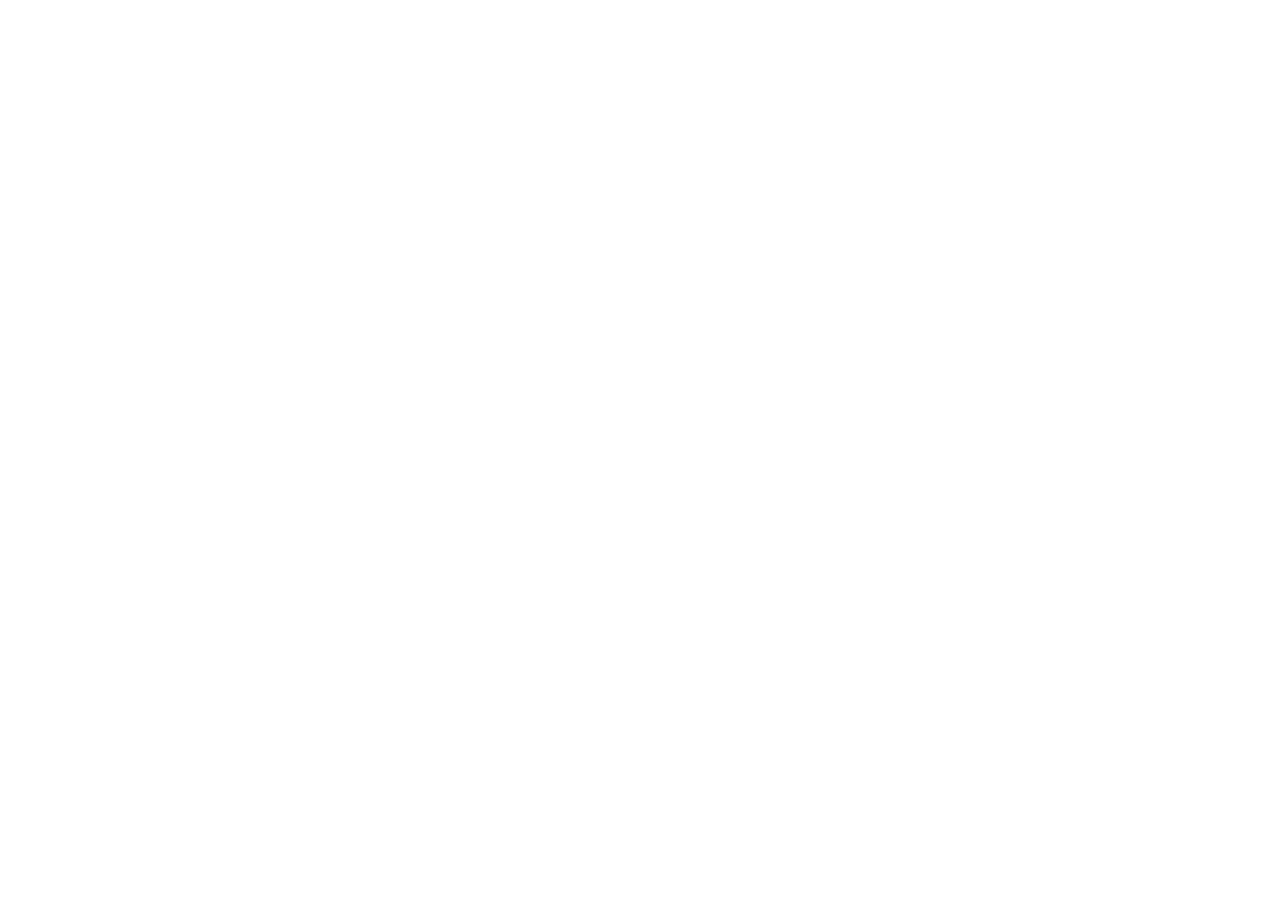
==== docs/index.html @ 25af0f54 "changed the folder name" ====
<!doctype html>
<html lang="en">
  <head>
    <meta charset="UTF-8" />
    <meta name="viewport" content="width=device-width, initial-scale=1.0" />
    <title>Shreeya Gupta — Designer, Marketer, Storyteller</title>
    <meta name="description" content="Portfolio of Shreeya Gupta — multidisciplinary creative working at the intersection of design, marketing and storytelling. NIFT alum, currently at FIT NYC." />
    <meta name="author" content="Shreeya Gupta" />

    <meta property="og:title" content="Shreeya Gupta — Designer, Marketer, Storyteller" />
    <meta property="og:description" content="Editorial portfolio of a multidisciplinary creative — design, marketing & content." />
    <meta property="og:type" content="website" />

    <link rel="preconnect" href="https://fonts.googleapis.com" />
    <link rel="preconnect" href="https://fonts.gstatic.com" crossorigin />
    <link href="https://fonts.googleapis.com/css2?family=Instrument+Serif:ital@0;1&family=DM+Serif+Display:ital@0;1&family=Work+Sans:wght@300;400;500;600;700&family=JetBrains+Mono:wght@400;500&family=Kalam:wght@400;700&display=swap" rel="stylesheet" />
  </head>

  <body>
    <div id="root"></div>
    <script type="module" src="/src/main.tsx"></script>
  </body>
</html>
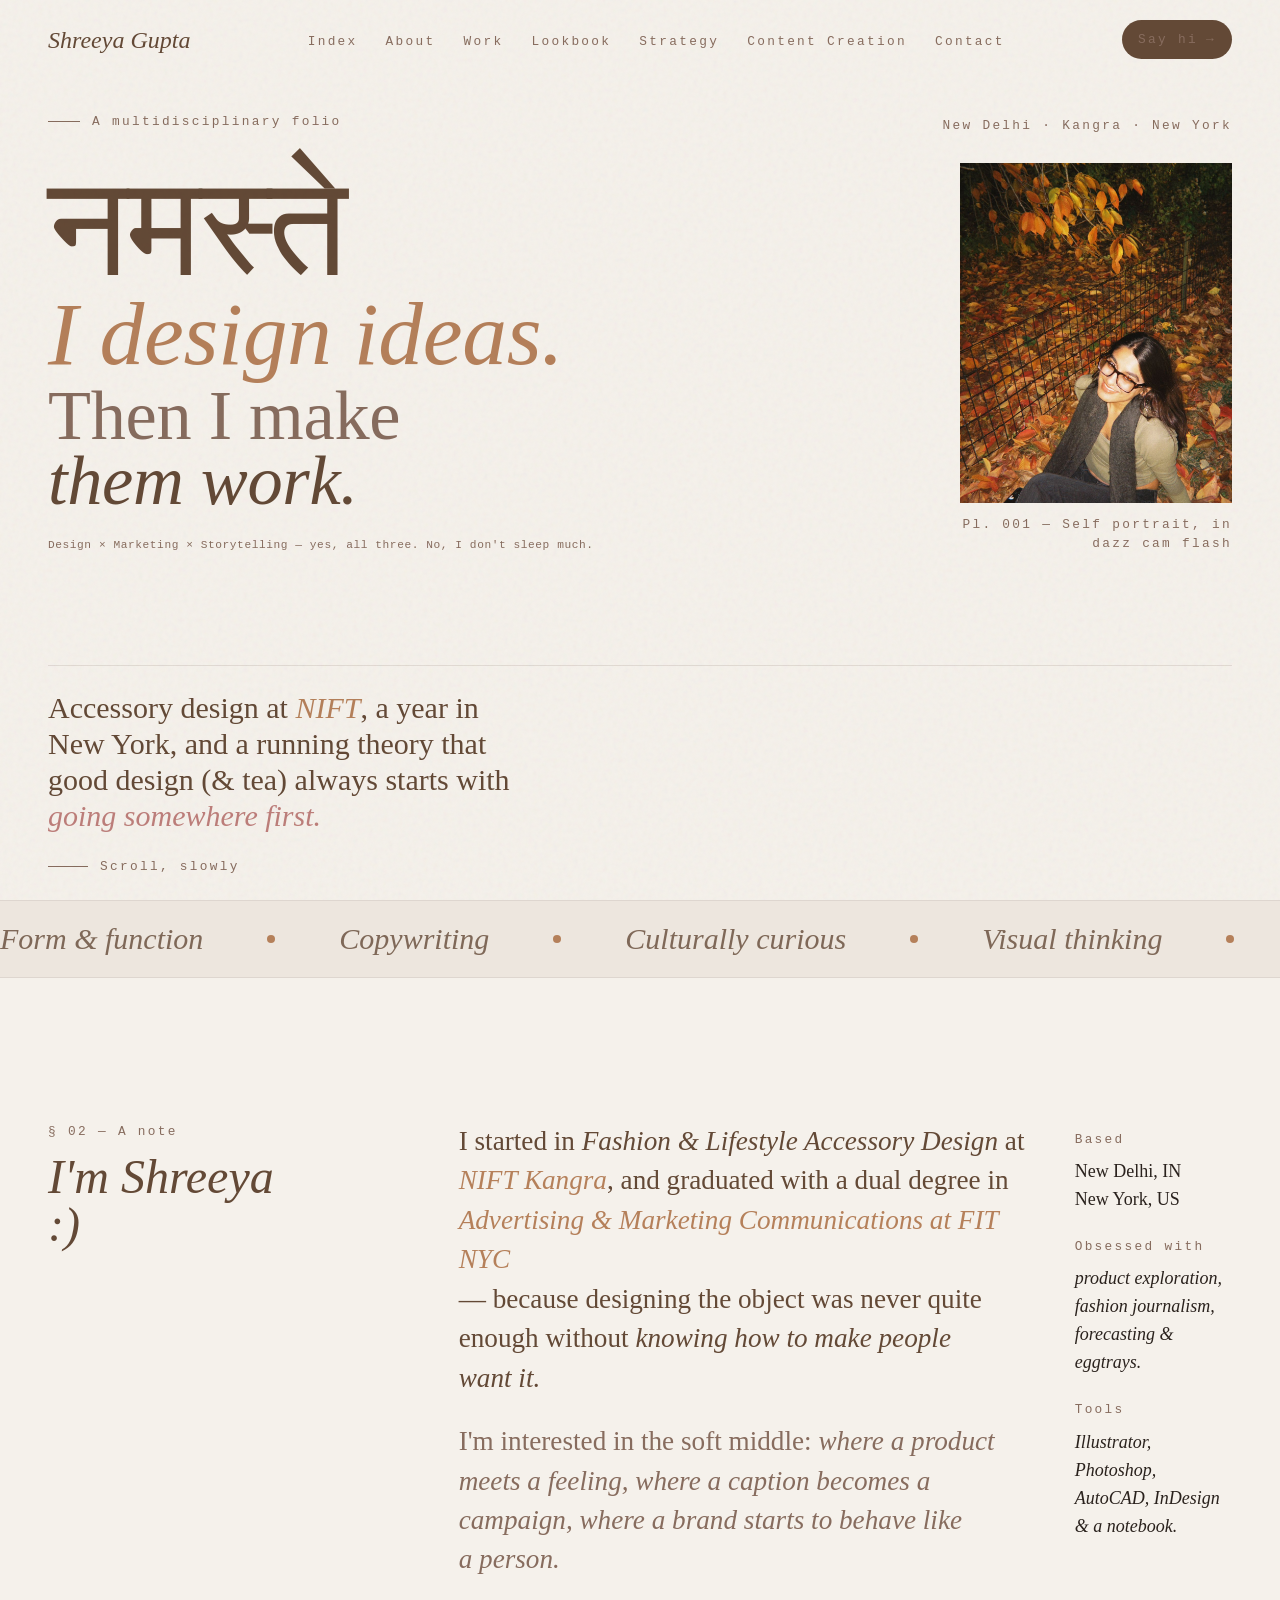
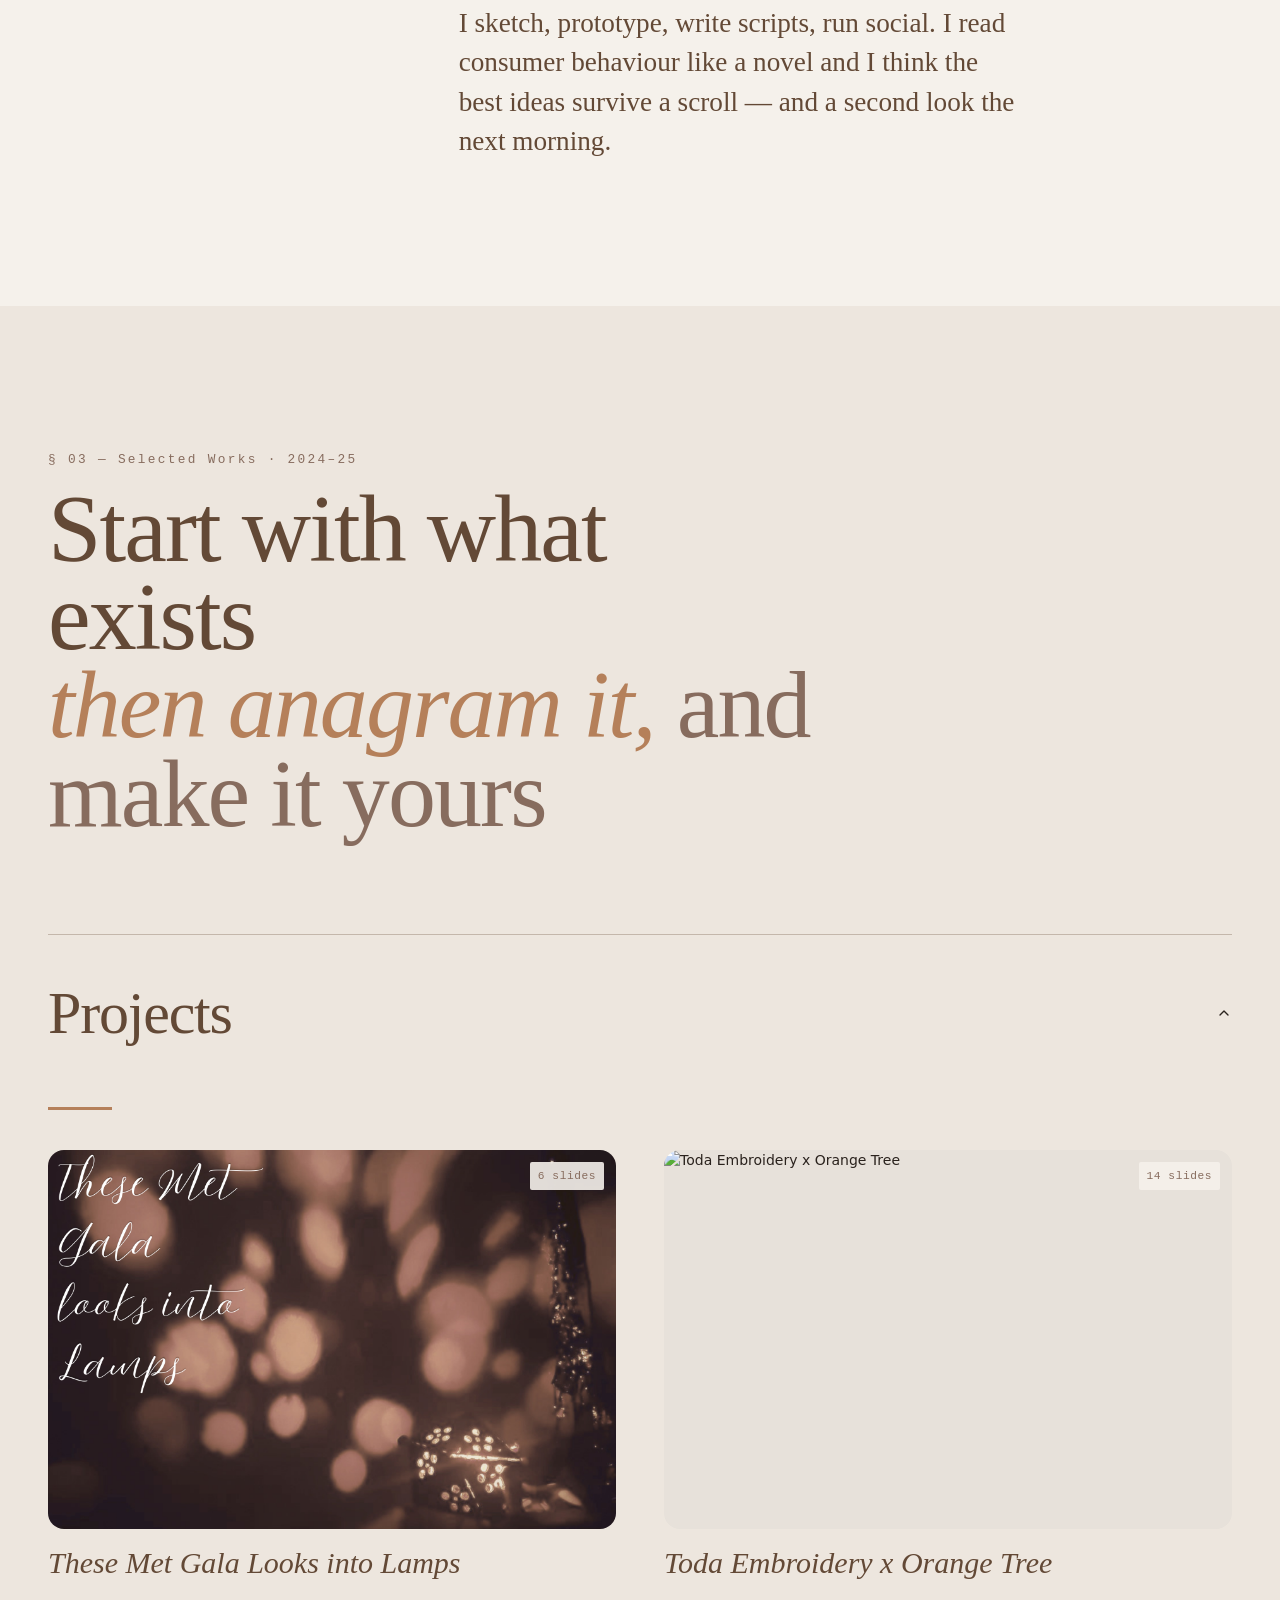
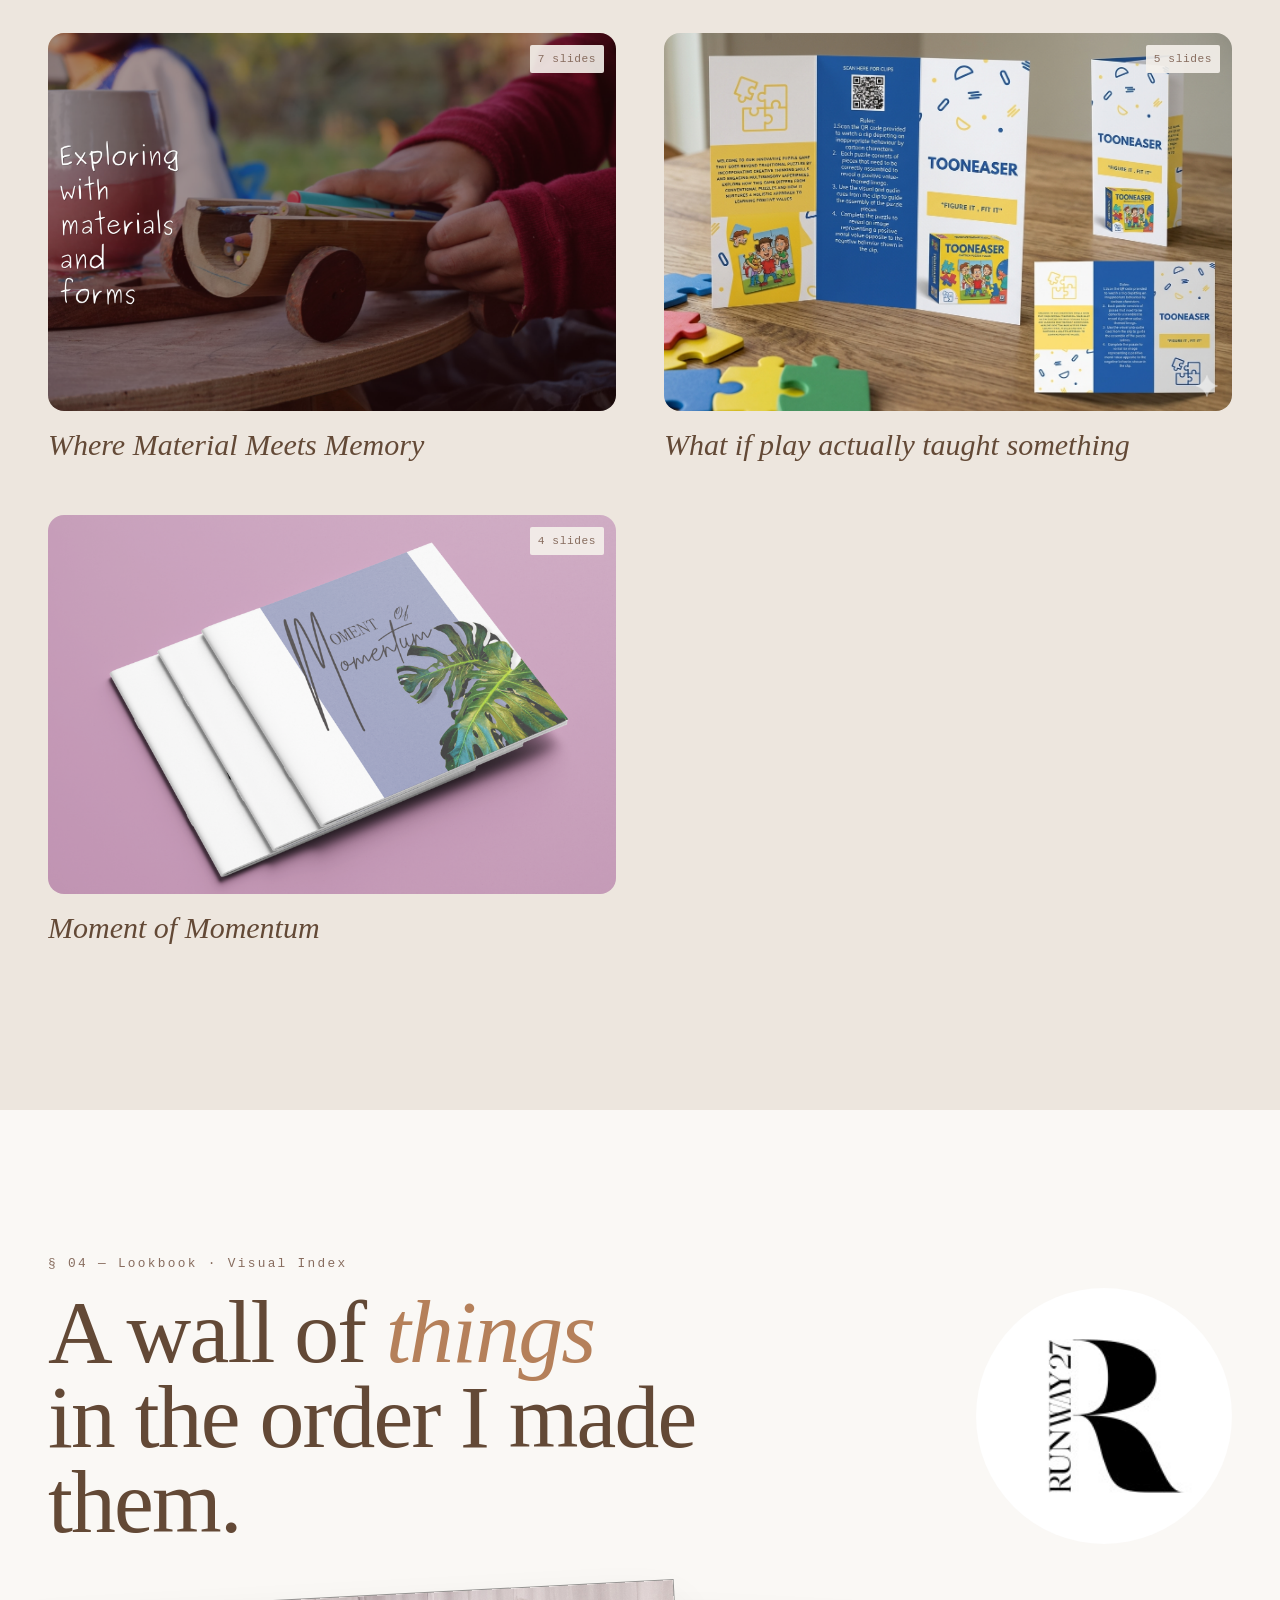
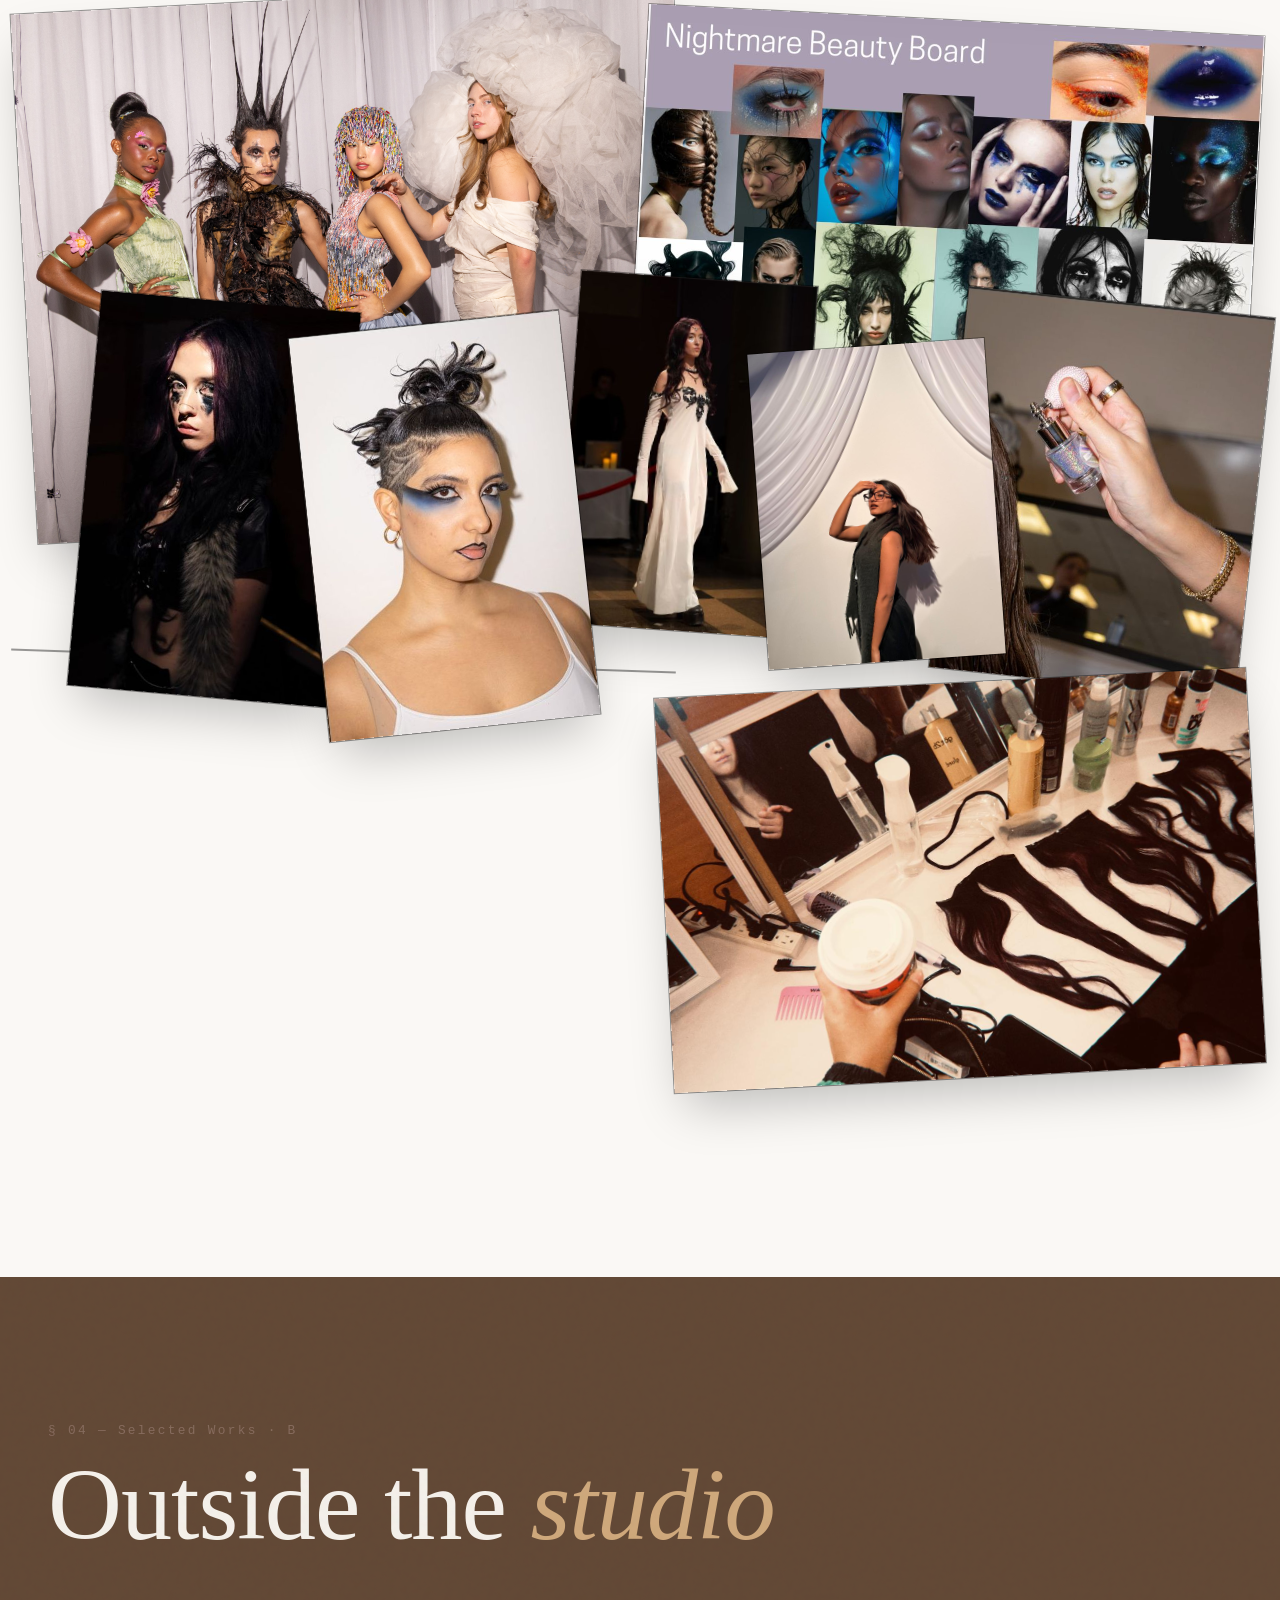
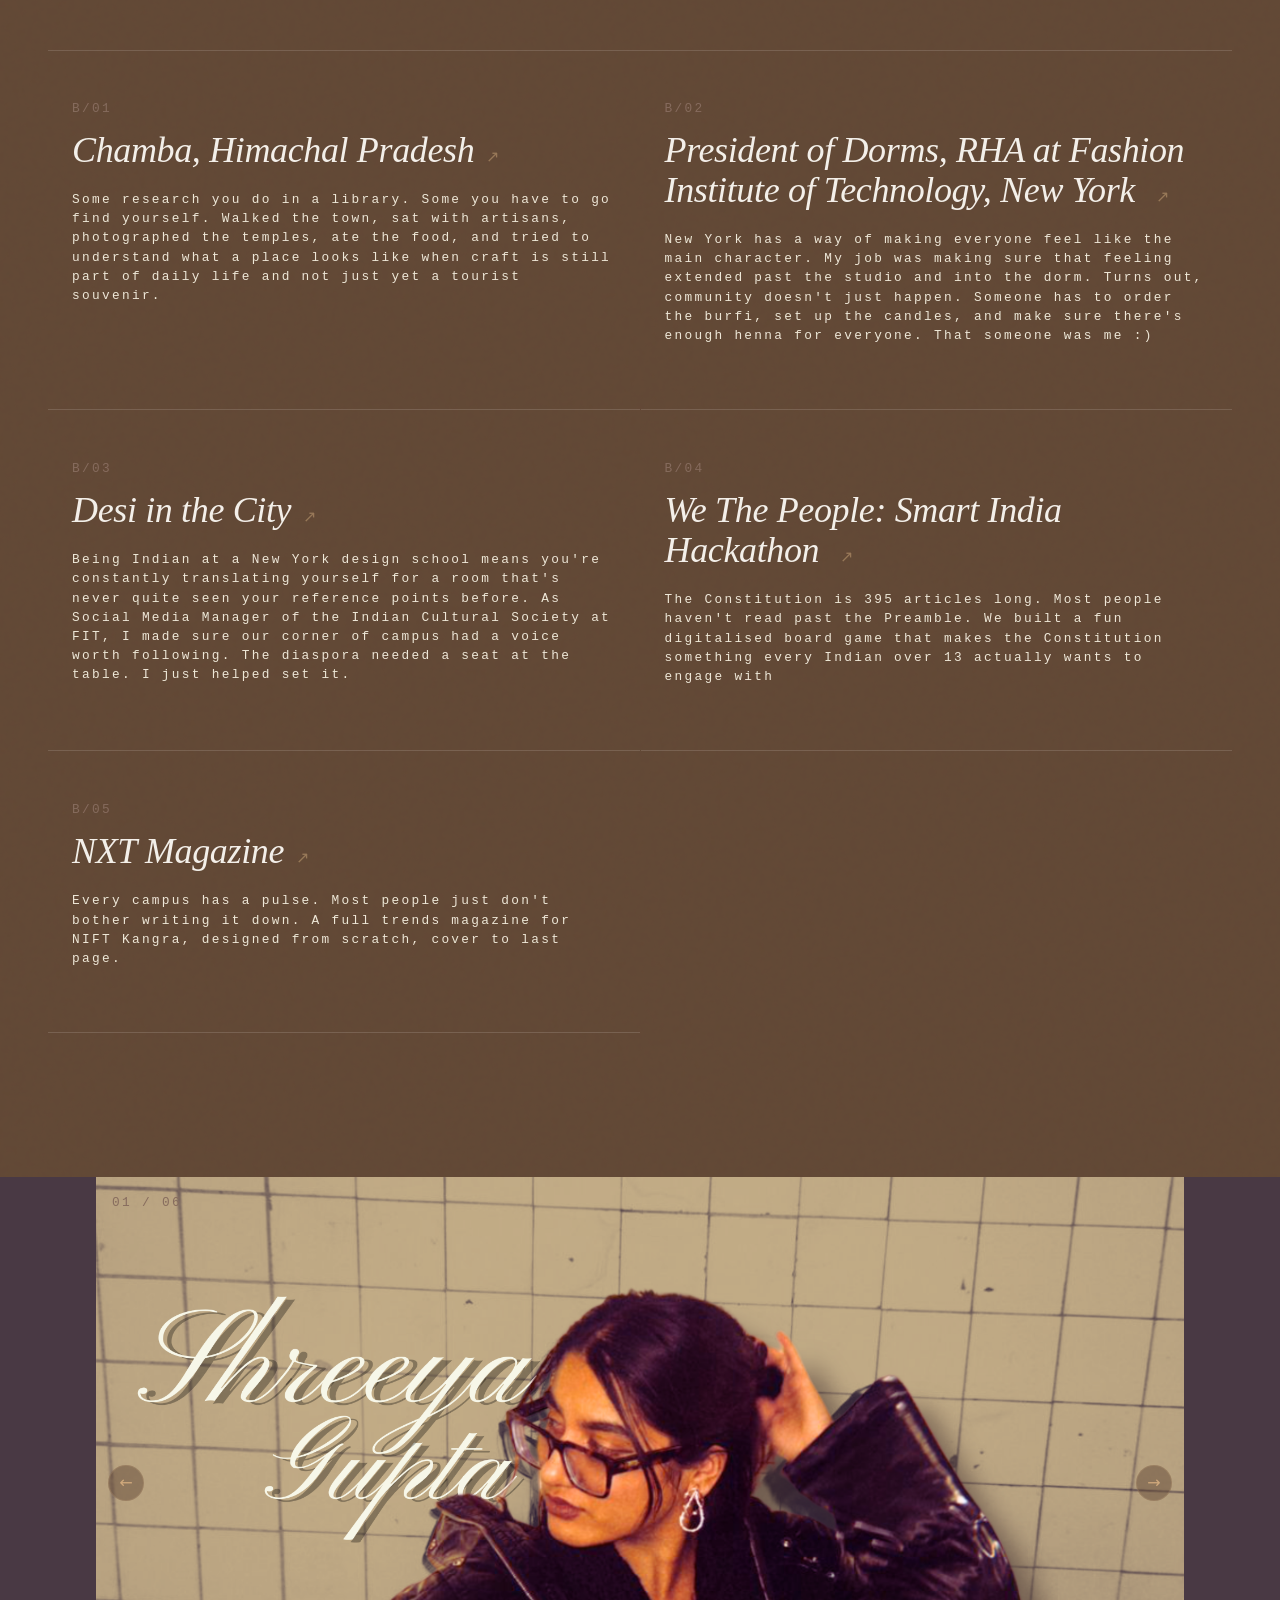
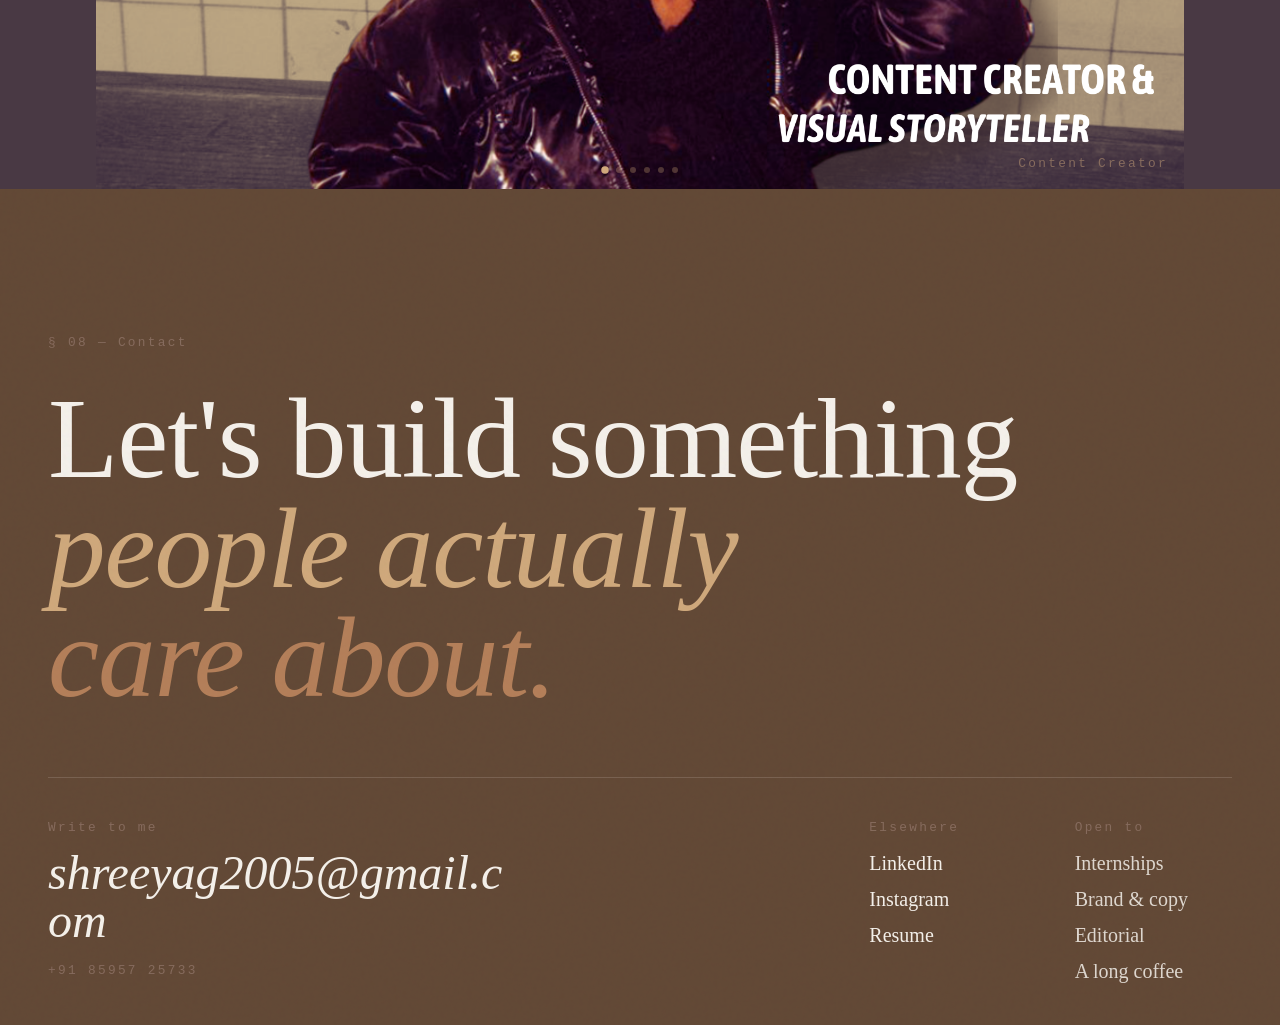
==== commit 7d2fa81f: "added" ====
--- a/docs/index.html
+++ b/docs/index.html
@@ -14,10 +14,11 @@
     <link rel="preconnect" href="https://fonts.googleapis.com" />
     <link rel="preconnect" href="https://fonts.gstatic.com" crossorigin />
     <link href="https://fonts.googleapis.com/css2?family=Instrument+Serif:ital@0;1&family=DM+Serif+Display:ital@0;1&family=Work+Sans:wght@300;400;500;600;700&family=JetBrains+Mono:wght@400;500&family=Kalam:wght@400;700&display=swap" rel="stylesheet" />
+    <script type="module" crossorigin src="./assets/index-DyUIo2pW.js"></script>
+    <link rel="stylesheet" crossorigin href="./assets/index-CdYcP6H1.css">
   </head>
 
   <body>
     <div id="root"></div>
-    <script type="module" src="/src/main.tsx"></script>
   </body>
 </html>
--- a/docs/assets/index-CdYcP6H1.css
+++ b/docs/assets/index-CdYcP6H1.css
@@ -0,0 +1 @@
+*,:before,:after{--tw-border-spacing-x: 0;--tw-border-spacing-y: 0;--tw-translate-x: 0;--tw-translate-y: 0;--tw-rotate: 0;--tw-skew-x: 0;--tw-skew-y: 0;--tw-scale-x: 1;--tw-scale-y: 1;--tw-pan-x: ;--tw-pan-y: ;--tw-pinch-zoom: ;--tw-scroll-snap-strictness: proximity;--tw-gradient-from-position: ;--tw-gradient-via-position: ;--tw-gradient-to-position: ;--tw-ordinal: ;--tw-slashed-zero: ;--tw-numeric-figure: ;--tw-numeric-spacing: ;--tw-numeric-fraction: ;--tw-ring-inset: ;--tw-ring-offset-width: 0px;--tw-ring-offset-color: #fff;--tw-ring-color: rgb(59 130 246 / .5);--tw-ring-offset-shadow: 0 0 #0000;--tw-ring-shadow: 0 0 #0000;--tw-shadow: 0 0 #0000;--tw-shadow-colored: 0 0 #0000;--tw-blur: ;--tw-brightness: ;--tw-contrast: ;--tw-grayscale: ;--tw-hue-rotate: ;--tw-invert: ;--tw-saturate: ;--tw-sepia: ;--tw-drop-shadow: ;--tw-backdrop-blur: ;--tw-backdrop-brightness: ;--tw-backdrop-contrast: ;--tw-backdrop-grayscale: ;--tw-backdrop-hue-rotate: ;--tw-backdrop-invert: ;--tw-backdrop-opacity: ;--tw-backdrop-saturate: ;--tw-backdrop-sepia: ;--tw-contain-size: ;--tw-contain-layout: ;--tw-contain-paint: ;--tw-contain-style: }::backdrop{--tw-border-spacing-x: 0;--tw-border-spacing-y: 0;--tw-translate-x: 0;--tw-translate-y: 0;--tw-rotate: 0;--tw-skew-x: 0;--tw-skew-y: 0;--tw-scale-x: 1;--tw-scale-y: 1;--tw-pan-x: ;--tw-pan-y: ;--tw-pinch-zoom: ;--tw-scroll-snap-strictness: proximity;--tw-gradient-from-position: ;--tw-gradient-via-position: ;--tw-gradient-to-position: ;--tw-ordinal: ;--tw-slashed-zero: ;--tw-numeric-figure: ;--tw-numeric-spacing: ;--tw-numeric-fraction: ;--tw-ring-inset: ;--tw-ring-offset-width: 0px;--tw-ring-offset-color: #fff;--tw-ring-color: rgb(59 130 246 / .5);--tw-ring-offset-shadow: 0 0 #0000;--tw-ring-shadow: 0 0 #0000;--tw-shadow: 0 0 #0000;--tw-shadow-colored: 0 0 #0000;--tw-blur: ;--tw-brightness: ;--tw-contrast: ;--tw-grayscale: ;--tw-hue-rotate: ;--tw-invert: ;--tw-saturate: ;--tw-sepia: ;--tw-drop-shadow: ;--tw-backdrop-blur: ;--tw-backdrop-brightness: ;--tw-backdrop-contrast: ;--tw-backdrop-grayscale: ;--tw-backdrop-hue-rotate: ;--tw-backdrop-invert: ;--tw-backdrop-opacity: ;--tw-backdrop-saturate: ;--tw-backdrop-sepia: ;--tw-contain-size: ;--tw-contain-layout: ;--tw-contain-paint: ;--tw-contain-style: }*,:before,:after{box-sizing:border-box;border-width:0;border-style:solid;border-color:#e5e7eb}:before,:after{--tw-content: ""}html,:host{line-height:1.5;-webkit-text-size-adjust:100%;-moz-tab-size:4;-o-tab-size:4;tab-size:4;font-family:Work Sans,system-ui,sans-serif;font-feature-settings:normal;font-variation-settings:normal;-webkit-tap-highlight-color:transparent}body{margin:0;line-height:inherit}hr{height:0;color:inherit;border-top-width:1px}abbr:where([title]){-webkit-text-decoration:underline dotted;text-decoration:underline dotted}h1,h2,h3,h4,h5,h6{font-size:inherit;font-weight:inherit}a{color:inherit;text-decoration:inherit}b,strong{font-weight:bolder}code,kbd,samp,pre{font-family:JetBrains Mono,ui-monospace,monospace;font-feature-settings:normal;font-variation-settings:normal;font-size:1em}small{font-size:80%}sub,sup{font-size:75%;line-height:0;position:relative;vertical-align:baseline}sub{bottom:-.25em}sup{top:-.5em}table{text-indent:0;border-color:inherit;border-collapse:collapse}button,input,optgroup,select,textarea{font-family:inherit;font-feature-settings:inherit;font-variation-settings:inherit;font-size:100%;font-weight:inherit;line-height:inherit;letter-spacing:inherit;color:inherit;margin:0;padding:0}button,select{text-transform:none}button,input:where([type=button]),input:where([type=reset]),input:where([type=submit]){-webkit-appearance:button;background-color:transparent;background-image:none}:-moz-focusring{outline:auto}:-moz-ui-invalid{box-shadow:none}progress{vertical-align:baseline}::-webkit-inner-spin-button,::-webkit-outer-spin-button{height:auto}[type=search]{-webkit-appearance:textfield;outline-offset:-2px}::-webkit-search-decoration{-webkit-appearance:none}::-webkit-file-upload-button{-webkit-appearance:button;font:inherit}summary{display:list-item}blockquote,dl,dd,h1,h2,h3,h4,h5,h6,hr,figure,p,pre{margin:0}fieldset{margin:0;padding:0}legend{padding:0}ol,ul,menu{list-style:none;margin:0;padding:0}dialog{padding:0}textarea{resize:vertical}input::-moz-placeholder,textarea::-moz-placeholder{opacity:1;color:#9ca3af}input::placeholder,textarea::placeholder{opacity:1;color:#9ca3af}button,[role=button]{cursor:pointer}:disabled{cursor:default}img,svg,video,canvas,audio,iframe,embed,object{display:block;vertical-align:middle}img,video{max-width:100%;height:auto}[hidden]:where(:not([hidden=until-found])){display:none}:root{--background: 35 32% 94%;--foreground: 20 18% 14%;--card: 34 30% 96%;--card-foreground: 20 18% 14%;--popover: 34 30% 96%;--popover-foreground: 20 18% 14%;--primary: 20 38% 40%;--primary-foreground: 35 32% 94%;--secondary: 28 32% 78%;--secondary-foreground: 20 18% 14%;--muted: 32 22% 88%;--muted-foreground: 20 12% 38%;--accent: 8 38% 62%;--accent-foreground: 35 32% 94%;--destructive: 0 60% 45%;--destructive-foreground: 35 32% 94%;--border: 28 18% 82%;--input: 28 18% 82%;--ring: 20 38% 40%;--radius: .25rem;--clay: 25 38% 53%;--sand: 32 47% 65%;--rose: 4 34% 61%;--bark: 20 18% 45%;--ink: 25 30% 30%;--paper: 35 32% 94%;--paper-soft: 34 28% 90%;--bone: 40 30% 97%;--cobalt: 25 30% 30%;--cobalt-soft: 224 76% 92%;--moss: 84 22% 32%;--gradient-warm: linear-gradient(135deg, hsl(32 47% 65%) 0%, hsl(25 38% 53%) 50%, hsl(4 34% 61%) 100%);--gradient-paper: linear-gradient(180deg, hsl(35 32% 96%) 0%, hsl(32 28% 88%) 100%);--noise-shadow: 0 30px 80px -40px hsl(20 30% 25% / .25);--shadow-editorial: 0 1px 0 hsl(20 18% 14% / .06), 0 24px 60px -30px hsl(20 30% 25% / .18);--transition-silk: cubic-bezier(.22, 1, .36, 1)}.dark{--background: 22 18% 10%;--foreground: 35 28% 92%;--card: 22 18% 12%;--card-foreground: 35 28% 92%;--primary: 25 38% 60%;--primary-foreground: 22 18% 10%;--secondary: 22 14% 18%;--secondary-foreground: 35 28% 92%;--muted: 22 14% 16%;--muted-foreground: 32 18% 70%;--accent: 8 38% 62%;--accent-foreground: 22 18% 10%;--border: 22 14% 20%;--input: 22 14% 20%;--ring: 25 38% 60%}*{border-color:hsl(var(--border))}html{scroll-behavior:smooth}body{background-color:hsl(var(--background));color:hsl(var(--foreground));-webkit-font-smoothing:antialiased;-moz-osx-font-smoothing:grayscale;font-family:Work Sans,system-ui,sans-serif;font-feature-settings:"ss01","kern"}::-moz-selection{background:hsl(var(--clay) / .35);color:hsl(var(--ink))}::selection{background:hsl(var(--clay) / .35);color:hsl(var(--ink))}h1,h2,h3,.serif{font-family:"Instrument Serif",Times New Roman,serif;font-weight:400;letter-spacing:-.01em}.sr-only{position:absolute;width:1px;height:1px;padding:0;margin:-1px;overflow:hidden;clip:rect(0,0,0,0);white-space:nowrap;border-width:0}.pointer-events-none{pointer-events:none}.pointer-events-auto{pointer-events:auto}.visible{visibility:visible}.invisible{visibility:hidden}.fixed{position:fixed}.absolute{position:absolute}.relative{position:relative}.inset-0{top:0;right:0;bottom:0;left:0}.inset-x-0{left:0;right:0}.inset-y-0{top:0;bottom:0}.-bottom-12{bottom:-3rem}.-left-12{left:-3rem}.-right-12{right:-3rem}.-top-10{top:-2.5rem}.-top-12{top:-3rem}.bottom-0{bottom:0}.bottom-2{bottom:.5rem}.bottom-3{bottom:.75rem}.bottom-4{bottom:1rem}.bottom-6{bottom:1.5rem}.left-0{left:0}.left-1{left:.25rem}.left-1\/2{left:50%}.left-2{left:.5rem}.left-3{left:.75rem}.left-4{left:1rem}.left-6{left:1.5rem}.left-\[50\%\]{left:50%}.right-0{right:0}.right-1{right:.25rem}.right-2{right:.5rem}.right-3{right:.75rem}.right-4{right:1rem}.right-6{right:1.5rem}.top-0{top:0}.top-1\.5{top:.375rem}.top-1\/2{top:50%}.top-2{top:.5rem}.top-28{top:7rem}.top-3{top:.75rem}.top-3\.5{top:.875rem}.top-4{top:1rem}.top-6{top:1.5rem}.top-\[1px\]{top:1px}.top-\[50\%\]{top:50%}.top-\[60\%\]{top:60%}.top-full{top:100%}.z-10{z-index:10}.z-20{z-index:20}.z-50{z-index:50}.z-\[100\]{z-index:100}.z-\[1\]{z-index:1}.z-\[9999\]{z-index:9999}.col-span-10{grid-column:span 10 / span 10}.col-span-12{grid-column:span 12 / span 12}.col-span-2{grid-column:span 2 / span 2}.col-span-6{grid-column:span 6 / span 6}.col-span-7{grid-column:span 7 / span 7}.-mx-1{margin-left:-.25rem;margin-right:-.25rem}.mx-2{margin-left:.5rem;margin-right:.5rem}.mx-3\.5{margin-left:.875rem;margin-right:.875rem}.mx-auto{margin-left:auto;margin-right:auto}.my-0\.5{margin-top:.125rem;margin-bottom:.125rem}.my-1{margin-top:.25rem;margin-bottom:.25rem}.-ml-4{margin-left:-1rem}.-mt-12{margin-top:-3rem}.-mt-4{margin-top:-1rem}.-mt-8{margin-top:-2rem}.mb-1{margin-bottom:.25rem}.mb-10{margin-bottom:2.5rem}.mb-16{margin-bottom:4rem}.mb-2{margin-bottom:.5rem}.mb-24{margin-bottom:6rem}.mb-3{margin-bottom:.75rem}.mb-4{margin-bottom:1rem}.mb-6{margin-bottom:1.5rem}.mb-8{margin-bottom:2rem}.ml-1{margin-left:.25rem}.ml-3{margin-left:.75rem}.ml-auto{margin-left:auto}.mr-2{margin-right:.5rem}.mt-1{margin-top:.25rem}.mt-1\.5{margin-top:.375rem}.mt-10{margin-top:2.5rem}.mt-16{margin-top:4rem}.mt-2{margin-top:.5rem}.mt-24{margin-top:6rem}.mt-3{margin-top:.75rem}.mt-4{margin-top:1rem}.mt-6{margin-top:1.5rem}.mt-8{margin-top:2rem}.mt-auto{margin-top:auto}.block{display:block}.inline-block{display:inline-block}.flex{display:flex}.inline-flex{display:inline-flex}.table{display:table}.grid{display:grid}.hidden{display:none}.aspect-\[4\/5\]{aspect-ratio:4/5}.aspect-\[5\/4\]{aspect-ratio:5/4}.aspect-\[6\/4\]{aspect-ratio:6/4}.aspect-square{aspect-ratio:1 / 1}.aspect-video{aspect-ratio:16 / 9}.size-4{width:1rem;height:1rem}.h-1\.5{height:.375rem}.h-10{height:2.5rem}.h-11{height:2.75rem}.h-12{height:3rem}.h-2{height:.5rem}.h-2\.5{height:.625rem}.h-3{height:.75rem}.h-3\.5{height:.875rem}.h-4{height:1rem}.h-5{height:1.25rem}.h-6{height:1.5rem}.h-64{height:16rem}.h-7{height:1.75rem}.h-8{height:2rem}.h-9{height:2.25rem}.h-\[1px\]{height:1px}.h-\[3px\]{height:3px}.h-\[var\(--radix-navigation-menu-viewport-height\)\]{height:var(--radix-navigation-menu-viewport-height)}.h-\[var\(--radix-select-trigger-height\)\]{height:var(--radix-select-trigger-height)}.h-auto{height:auto}.h-full{height:100%}.h-px{height:1px}.h-svh{height:100svh}.max-h-96{max-height:24rem}.max-h-\[300px\]{max-height:300px}.max-h-\[92vh\]{max-height:92vh}.max-h-screen{max-height:100vh}.min-h-0{min-height:0px}.min-h-\[80px\]{min-height:80px}.min-h-screen{min-height:100vh}.min-h-svh{min-height:100svh}.w-0{width:0px}.w-1{width:.25rem}.w-1\.5{width:.375rem}.w-10{width:2.5rem}.w-11{width:2.75rem}.w-16{width:4rem}.w-2{width:.5rem}.w-2\.5{width:.625rem}.w-3{width:.75rem}.w-3\.5{width:.875rem}.w-3\/4{width:75%}.w-4{width:1rem}.w-5{width:1.25rem}.w-64{width:16rem}.w-7{width:1.75rem}.w-72{width:18rem}.w-8{width:2rem}.w-9{width:2.25rem}.w-\[--sidebar-width\]{width:var(--sidebar-width)}.w-\[100px\]{width:100px}.w-\[1px\]{width:1px}.w-\[90vw\]{width:90vw}.w-\[95vw\]{width:95vw}.w-auto{width:auto}.w-full{width:100%}.w-max{width:-moz-max-content;width:max-content}.w-px{width:1px}.min-w-0{min-width:0px}.min-w-5{min-width:1.25rem}.min-w-\[12rem\]{min-width:12rem}.min-w-\[8rem\]{min-width:8rem}.min-w-\[var\(--radix-select-trigger-width\)\]{min-width:var(--radix-select-trigger-width)}.max-w-2xl{max-width:42rem}.max-w-3xl{max-width:48rem}.max-w-6xl{max-width:72rem}.max-w-\[--skeleton-width\]{max-width:var(--skeleton-width)}.max-w-\[1600px\]{max-width:1600px}.max-w-lg{max-width:32rem}.max-w-max{max-width:-moz-max-content;max-width:max-content}.flex-1{flex:1 1 0%}.shrink-0{flex-shrink:0}.grow{flex-grow:1}.grow-0{flex-grow:0}.basis-full{flex-basis:100%}.caption-bottom{caption-side:bottom}.border-collapse{border-collapse:collapse}.-translate-x-1\/2{--tw-translate-x: -50%;transform:translate(var(--tw-translate-x),var(--tw-translate-y)) rotate(var(--tw-rotate)) skew(var(--tw-skew-x)) skewY(var(--tw-skew-y)) scaleX(var(--tw-scale-x)) scaleY(var(--tw-scale-y))}.-translate-x-px{--tw-translate-x: -1px;transform:translate(var(--tw-translate-x),var(--tw-translate-y)) rotate(var(--tw-rotate)) skew(var(--tw-skew-x)) skewY(var(--tw-skew-y)) scaleX(var(--tw-scale-x)) scaleY(var(--tw-scale-y))}.-translate-y-1\/2{--tw-translate-y: -50%;transform:translate(var(--tw-translate-x),var(--tw-translate-y)) rotate(var(--tw-rotate)) skew(var(--tw-skew-x)) skewY(var(--tw-skew-y)) scaleX(var(--tw-scale-x)) scaleY(var(--tw-scale-y))}.translate-x-\[-50\%\]{--tw-translate-x: -50%;transform:translate(var(--tw-translate-x),var(--tw-translate-y)) rotate(var(--tw-rotate)) skew(var(--tw-skew-x)) skewY(var(--tw-skew-y)) scaleX(var(--tw-scale-x)) scaleY(var(--tw-scale-y))}.translate-x-px{--tw-translate-x: 1px;transform:translate(var(--tw-translate-x),var(--tw-translate-y)) rotate(var(--tw-rotate)) skew(var(--tw-skew-x)) skewY(var(--tw-skew-y)) scaleX(var(--tw-scale-x)) scaleY(var(--tw-scale-y))}.translate-y-\[-50\%\]{--tw-translate-y: -50%;transform:translate(var(--tw-translate-x),var(--tw-translate-y)) rotate(var(--tw-rotate)) skew(var(--tw-skew-x)) skewY(var(--tw-skew-y)) scaleX(var(--tw-scale-x)) scaleY(var(--tw-scale-y))}.rotate-45{--tw-rotate: 45deg;transform:translate(var(--tw-translate-x),var(--tw-translate-y)) rotate(var(--tw-rotate)) skew(var(--tw-skew-x)) skewY(var(--tw-skew-y)) scaleX(var(--tw-scale-x)) scaleY(var(--tw-scale-y))}.rotate-90{--tw-rotate: 90deg;transform:translate(var(--tw-translate-x),var(--tw-translate-y)) rotate(var(--tw-rotate)) skew(var(--tw-skew-x)) skewY(var(--tw-skew-y)) scaleX(var(--tw-scale-x)) scaleY(var(--tw-scale-y))}.scale-125{--tw-scale-x: 1.25;--tw-scale-y: 1.25;transform:translate(var(--tw-translate-x),var(--tw-translate-y)) rotate(var(--tw-rotate)) skew(var(--tw-skew-x)) skewY(var(--tw-skew-y)) scaleX(var(--tw-scale-x)) scaleY(var(--tw-scale-y))}.transform{transform:translate(var(--tw-translate-x),var(--tw-translate-y)) rotate(var(--tw-rotate)) skew(var(--tw-skew-x)) skewY(var(--tw-skew-y)) scaleX(var(--tw-scale-x)) scaleY(var(--tw-scale-y))}@keyframes pulse{50%{opacity:.5}}.animate-pulse{animation:pulse 2s cubic-bezier(.4,0,.6,1) infinite}.cursor-default{cursor:default}.cursor-pointer{cursor:pointer}.touch-none{touch-action:none}.select-none{-webkit-user-select:none;-moz-user-select:none;user-select:none}.scroll-mt-20{scroll-margin-top:5rem}.list-none{list-style-type:none}.grid-cols-1{grid-template-columns:repeat(1,minmax(0,1fr))}.grid-cols-12{grid-template-columns:repeat(12,minmax(0,1fr))}.grid-cols-3{grid-template-columns:repeat(3,minmax(0,1fr))}.flex-row{flex-direction:row}.flex-col{flex-direction:column}.flex-col-reverse{flex-direction:column-reverse}.flex-wrap{flex-wrap:wrap}.items-start{align-items:flex-start}.items-end{align-items:flex-end}.items-center{align-items:center}.items-baseline{align-items:baseline}.items-stretch{align-items:stretch}.justify-end{justify-content:flex-end}.justify-center{justify-content:center}.justify-between{justify-content:space-between}.gap-1{gap:.25rem}.gap-1\.5{gap:.375rem}.gap-16{gap:4rem}.gap-2{gap:.5rem}.gap-3{gap:.75rem}.gap-4{gap:1rem}.gap-6{gap:1.5rem}.gap-7{gap:1.75rem}.gap-8{gap:2rem}.gap-px{gap:1px}.gap-x-12{-moz-column-gap:3rem;column-gap:3rem}.gap-y-8{row-gap:2rem}.space-x-1>:not([hidden])~:not([hidden]){--tw-space-x-reverse: 0;margin-right:calc(.25rem * var(--tw-space-x-reverse));margin-left:calc(.25rem * calc(1 - var(--tw-space-x-reverse)))}.space-x-4>:not([hidden])~:not([hidden]){--tw-space-x-reverse: 0;margin-right:calc(1rem * var(--tw-space-x-reverse));margin-left:calc(1rem * calc(1 - var(--tw-space-x-reverse)))}.space-y-1>:not([hidden])~:not([hidden]){--tw-space-y-reverse: 0;margin-top:calc(.25rem * calc(1 - var(--tw-space-y-reverse)));margin-bottom:calc(.25rem * var(--tw-space-y-reverse))}.space-y-1\.5>:not([hidden])~:not([hidden]){--tw-space-y-reverse: 0;margin-top:calc(.375rem * calc(1 - var(--tw-space-y-reverse)));margin-bottom:calc(.375rem * var(--tw-space-y-reverse))}.space-y-2>:not([hidden])~:not([hidden]){--tw-space-y-reverse: 0;margin-top:calc(.5rem * calc(1 - var(--tw-space-y-reverse)));margin-bottom:calc(.5rem * var(--tw-space-y-reverse))}.space-y-4>:not([hidden])~:not([hidden]){--tw-space-y-reverse: 0;margin-top:calc(1rem * calc(1 - var(--tw-space-y-reverse)));margin-bottom:calc(1rem * var(--tw-space-y-reverse))}.space-y-6>:not([hidden])~:not([hidden]){--tw-space-y-reverse: 0;margin-top:calc(1.5rem * calc(1 - var(--tw-space-y-reverse)));margin-bottom:calc(1.5rem * var(--tw-space-y-reverse))}.space-y-8>:not([hidden])~:not([hidden]){--tw-space-y-reverse: 0;margin-top:calc(2rem * calc(1 - var(--tw-space-y-reverse)));margin-bottom:calc(2rem * var(--tw-space-y-reverse))}.overflow-auto{overflow:auto}.overflow-hidden{overflow:hidden}.overflow-y-auto{overflow-y:auto}.overflow-x-hidden{overflow-x:hidden}.whitespace-nowrap{white-space:nowrap}.break-words{overflow-wrap:break-word}.break-all{word-break:break-all}.rounded-2xl{border-radius:1rem}.rounded-\[2px\]{border-radius:2px}.rounded-\[inherit\]{border-radius:inherit}.rounded-full{border-radius:9999px}.rounded-lg{border-radius:var(--radius)}.rounded-md{border-radius:calc(var(--radius) - 2px)}.rounded-sm{border-radius:calc(var(--radius) - 4px)}.rounded-t-\[10px\]{border-top-left-radius:10px;border-top-right-radius:10px}.rounded-tl-sm{border-top-left-radius:calc(var(--radius) - 4px)}.border{border-width:1px}.border-0{border-width:0px}.border-2{border-width:2px}.border-\[1\.5px\]{border-width:1.5px}.border-y{border-top-width:1px;border-bottom-width:1px}.border-b{border-bottom-width:1px}.border-b-0{border-bottom-width:0px}.border-l{border-left-width:1px}.border-r{border-right-width:1px}.border-t{border-top-width:1px}.border-dashed{border-style:dashed}.border-\[--color-border\]{border-color:var(--color-border)}.border-border{border-color:hsl(var(--border))}.border-border\/50{border-color:hsl(var(--border) / .5)}.border-border\/60{border-color:hsl(var(--border) / .6)}.border-border\/70{border-color:hsl(var(--border) / .7)}.border-destructive{border-color:hsl(var(--destructive))}.border-destructive\/50{border-color:hsl(var(--destructive) / .5)}.border-ink\/10{border-color:hsl(var(--ink) / .1)}.border-ink\/20{border-color:hsl(var(--ink) / .2)}.border-ink\/30{border-color:hsl(var(--ink) / .3)}.border-input{border-color:hsl(var(--input))}.border-paper\/15{border-color:hsl(var(--paper) / .15)}.border-paper\/30{border-color:hsl(var(--paper) / .3)}.border-primary{border-color:hsl(var(--primary))}.border-sand\/20{border-color:hsl(var(--sand) / .2)}.border-sidebar-border{border-color:hsl(var(--sidebar-border))}.border-transparent{border-color:transparent}.border-l-transparent{border-left-color:transparent}.border-t-transparent{border-top-color:transparent}.bg-\[\#1a1208\]{--tw-bg-opacity: 1;background-color:rgb(26 18 8 / var(--tw-bg-opacity, 1))}.bg-\[\#493944\]{--tw-bg-opacity: 1;background-color:rgb(73 57 68 / var(--tw-bg-opacity, 1))}.bg-\[--color-bg\]{background-color:var(--color-bg)}.bg-accent{background-color:hsl(var(--accent))}.bg-background{background-color:hsl(var(--background))}.bg-bark{background-color:hsl(var(--bark))}.bg-black\/80{background-color:#000c}.bg-border{background-color:hsl(var(--border))}.bg-card{background-color:hsl(var(--card))}.bg-clay{background-color:hsl(var(--clay))}.bg-destructive{background-color:hsl(var(--destructive))}.bg-foreground{background-color:hsl(var(--foreground))}.bg-ink{background-color:hsl(var(--ink))}.bg-ink\/50{background-color:hsl(var(--ink) / .5)}.bg-ink\/80{background-color:hsl(var(--ink) / .8)}.bg-muted{background-color:hsl(var(--muted))}.bg-muted\/50{background-color:hsl(var(--muted) / .5)}.bg-paper{background-color:hsl(var(--paper))}.bg-paper-soft{background-color:hsl(var(--paper-soft))}.bg-paper\/10{background-color:hsl(var(--paper) / .1)}.bg-paper\/30{background-color:hsl(var(--paper) / .3)}.bg-paper\/85{background-color:hsl(var(--paper) / .85)}.bg-paper\/90{background-color:hsl(var(--paper) / .9)}.bg-paper\/95{background-color:hsl(var(--paper) / .95)}.bg-popover{background-color:hsl(var(--popover))}.bg-primary{background-color:hsl(var(--primary))}.bg-rose{background-color:hsl(var(--rose))}.bg-sand{background-color:hsl(var(--sand))}.bg-sand\/30{background-color:hsl(var(--sand) / .3)}.bg-secondary{background-color:hsl(var(--secondary))}.bg-sidebar{background-color:hsl(var(--sidebar-background))}.bg-sidebar-border{background-color:hsl(var(--sidebar-border))}.bg-transparent{background-color:transparent}.fill-current{fill:currentColor}.object-contain{-o-object-fit:contain;object-fit:contain}.object-cover{-o-object-fit:cover;object-fit:cover}.p-0{padding:0}.p-1{padding:.25rem}.p-2{padding:.5rem}.p-3{padding:.75rem}.p-4{padding:1rem}.p-6{padding:1.5rem}.p-7{padding:1.75rem}.p-8{padding:2rem}.p-\[1px\]{padding:1px}.px-1{padding-left:.25rem;padding-right:.25rem}.px-2{padding-left:.5rem;padding-right:.5rem}.px-2\.5{padding-left:.625rem;padding-right:.625rem}.px-24{padding-left:6rem;padding-right:6rem}.px-3{padding-left:.75rem;padding-right:.75rem}.px-4{padding-left:1rem;padding-right:1rem}.px-5{padding-left:1.25rem;padding-right:1.25rem}.px-6{padding-left:1.5rem;padding-right:1.5rem}.px-8{padding-left:2rem;padding-right:2rem}.py-0\.5{padding-top:.125rem;padding-bottom:.125rem}.py-1{padding-top:.25rem;padding-bottom:.25rem}.py-1\.5{padding-top:.375rem;padding-bottom:.375rem}.py-12{padding-top:3rem;padding-bottom:3rem}.py-2{padding-top:.5rem;padding-bottom:.5rem}.py-2\.5{padding-top:.625rem;padding-bottom:.625rem}.py-24{padding-top:6rem;padding-bottom:6rem}.py-3{padding-top:.75rem;padding-bottom:.75rem}.py-4{padding-top:1rem;padding-bottom:1rem}.py-5{padding-top:1.25rem;padding-bottom:1.25rem}.py-6{padding-top:1.5rem;padding-bottom:1.5rem}.py-8{padding-top:2rem;padding-bottom:2rem}.pb-10{padding-bottom:2.5rem}.pb-12{padding-bottom:3rem}.pb-16{padding-bottom:4rem}.pb-3{padding-bottom:.75rem}.pb-4{padding-bottom:1rem}.pl-2\.5{padding-left:.625rem}.pl-4{padding-left:1rem}.pl-8{padding-left:2rem}.pr-16{padding-right:4rem}.pr-2{padding-right:.5rem}.pr-2\.5{padding-right:.625rem}.pr-8{padding-right:2rem}.pt-0{padding-top:0}.pt-1{padding-top:.25rem}.pt-10{padding-top:2.5rem}.pt-24{padding-top:6rem}.pt-28{padding-top:7rem}.pt-3{padding-top:.75rem}.pt-4{padding-top:1rem}.pt-6{padding-top:1.5rem}.pt-8{padding-top:2rem}.text-left{text-align:left}.text-center{text-align:center}.text-right{text-align:right}.align-middle{vertical-align:middle}.font-display{font-family:"DM Serif Display","Instrument Serif",serif}.font-serif{font-family:"Instrument Serif",Times New Roman,serif}.text-2xl{font-size:1.5rem;line-height:2rem}.text-3xl{font-size:1.875rem;line-height:2.25rem}.text-4xl{font-size:2.25rem;line-height:2.5rem}.text-5xl{font-size:3rem;line-height:1}.text-8xl{font-size:6rem;line-height:1}.text-\[0\.8rem\]{font-size:.8rem}.text-\[clamp\(2\.5rem\,7vw\,8rem\)\]{font-size:clamp(2.5rem,7vw,8rem)}.text-\[clamp\(2\.75rem\,7vw\,7rem\)\]{font-size:clamp(2.75rem,7vw,7rem)}.text-\[clamp\(2\.8rem\,9vw\,9rem\)\]{font-size:clamp(2.8rem,9vw,9rem)}.text-\[clamp\(2rem\,5\.5vw\,6rem\)\]{font-size:clamp(2rem,5.5vw,6rem)}.text-\[clamp\(3\.5rem\,11vw\,11rem\)\]{font-size:clamp(3.5rem,11vw,11rem)}.text-\[clamp\(3rem\,7vw\,6\.5rem\)\]{font-size:clamp(3rem,7vw,6.5rem)}.text-\[clamp\(3rem\,8vw\,8rem\)\]{font-size:clamp(3rem,8vw,8rem)}.text-base{font-size:1rem;line-height:1.5rem}.text-lg{font-size:1.125rem;line-height:1.75rem}.text-sm{font-size:.875rem;line-height:1.25rem}.text-xl{font-size:1.25rem;line-height:1.75rem}.text-xs{font-size:.75rem;line-height:1rem}.font-bold{font-weight:700}.font-medium{font-weight:500}.font-normal{font-weight:400}.font-semibold{font-weight:600}.italic{font-style:italic}.not-italic{font-style:normal}.tabular-nums{--tw-numeric-spacing: tabular-nums;font-variant-numeric:var(--tw-ordinal) var(--tw-slashed-zero) var(--tw-numeric-figure) var(--tw-numeric-spacing) var(--tw-numeric-fraction)}.leading-\[0\.92\]{line-height:.92}.leading-\[0\.95\]{line-height:.95}.leading-\[1\.02\]{line-height:1.02}.leading-\[1\.45\]{line-height:1.45}.leading-none{line-height:1}.leading-snug{line-height:1.375}.leading-tight{line-height:1.25}.tracking-tight{letter-spacing:-.025em}.tracking-widest{letter-spacing:.1em}.\!text-amber-50\/90{color:#fffbebe6!important}.text-accent-foreground{color:hsl(var(--accent-foreground))}.text-bark{color:hsl(var(--bark))}.text-bark\/60{color:hsl(var(--bark) / .6)}.text-bark\/70{color:hsl(var(--bark) / .7)}.text-card-foreground{color:hsl(var(--card-foreground))}.text-clay{color:hsl(var(--clay))}.text-current{color:currentColor}.text-destructive{color:hsl(var(--destructive))}.text-destructive-foreground{color:hsl(var(--destructive-foreground))}.text-foreground{color:hsl(var(--foreground))}.text-foreground\/50{color:hsl(var(--foreground) / .5)}.text-ink{color:hsl(var(--ink))}.text-ink\/80{color:hsl(var(--ink) / .8)}.text-muted-foreground{color:hsl(var(--muted-foreground))}.text-paper{color:hsl(var(--paper))}.text-paper\/60{color:hsl(var(--paper) / .6)}.text-paper\/80{color:hsl(var(--paper) / .8)}.text-paper\/85{color:hsl(var(--paper) / .85)}.text-popover-foreground{color:hsl(var(--popover-foreground))}.text-primary{color:hsl(var(--primary))}.text-primary-foreground{color:hsl(var(--primary-foreground))}.text-rose{color:hsl(var(--rose))}.text-sand{color:hsl(var(--sand))}.text-sand\/50{color:hsl(var(--sand) / .5)}.text-sand\/70{color:hsl(var(--sand) / .7)}.text-sand\/80{color:hsl(var(--sand) / .8)}.text-secondary-foreground{color:hsl(var(--secondary-foreground))}.text-sidebar-foreground{color:hsl(var(--sidebar-foreground))}.text-sidebar-foreground\/70{color:hsl(var(--sidebar-foreground) / .7)}.underline{text-decoration-line:underline}.underline-offset-4{text-underline-offset:4px}.opacity-0{opacity:0}.opacity-100{opacity:1}.opacity-50{opacity:.5}.opacity-60{opacity:.6}.opacity-70{opacity:.7}.opacity-80{opacity:.8}.opacity-90{opacity:.9}.mix-blend-multiply{mix-blend-mode:multiply}.mix-blend-difference{mix-blend-mode:difference}.shadow{--tw-shadow: 0 1px 3px 0 rgb(0 0 0 / .1), 0 1px 2px -1px rgb(0 0 0 / .1);--tw-shadow-colored: 0 1px 3px 0 var(--tw-shadow-color), 0 1px 2px -1px var(--tw-shadow-color);box-shadow:var(--tw-ring-offset-shadow, 0 0 #0000),var(--tw-ring-shadow, 0 0 #0000),var(--tw-shadow)}.shadow-2xl{--tw-shadow: 0 25px 50px -12px rgb(0 0 0 / .25);--tw-shadow-colored: 0 25px 50px -12px var(--tw-shadow-color);box-shadow:var(--tw-ring-offset-shadow, 0 0 #0000),var(--tw-ring-shadow, 0 0 #0000),var(--tw-shadow)}.shadow-\[0_0_0_1px_hsl\(var\(--sidebar-border\)\)\]{--tw-shadow: 0 0 0 1px hsl(var(--sidebar-border));--tw-shadow-colored: 0 0 0 1px var(--tw-shadow-color);box-shadow:var(--tw-ring-offset-shadow, 0 0 #0000),var(--tw-ring-shadow, 0 0 #0000),var(--tw-shadow)}.shadow-lg{--tw-shadow: 0 10px 15px -3px rgb(0 0 0 / .1), 0 4px 6px -4px rgb(0 0 0 / .1);--tw-shadow-colored: 0 10px 15px -3px var(--tw-shadow-color), 0 4px 6px -4px var(--tw-shadow-color);box-shadow:var(--tw-ring-offset-shadow, 0 0 #0000),var(--tw-ring-shadow, 0 0 #0000),var(--tw-shadow)}.shadow-md{--tw-shadow: 0 4px 6px -1px rgb(0 0 0 / .1), 0 2px 4px -2px rgb(0 0 0 / .1);--tw-shadow-colored: 0 4px 6px -1px var(--tw-shadow-color), 0 2px 4px -2px var(--tw-shadow-color);box-shadow:var(--tw-ring-offset-shadow, 0 0 #0000),var(--tw-ring-shadow, 0 0 #0000),var(--tw-shadow)}.shadow-none{--tw-shadow: 0 0 #0000;--tw-shadow-colored: 0 0 #0000;box-shadow:var(--tw-ring-offset-shadow, 0 0 #0000),var(--tw-ring-shadow, 0 0 #0000),var(--tw-shadow)}.shadow-sm{--tw-shadow: 0 1px 2px 0 rgb(0 0 0 / .05);--tw-shadow-colored: 0 1px 2px 0 var(--tw-shadow-color);box-shadow:var(--tw-ring-offset-shadow, 0 0 #0000),var(--tw-ring-shadow, 0 0 #0000),var(--tw-shadow)}.shadow-xl{--tw-shadow: 0 20px 25px -5px rgb(0 0 0 / .1), 0 8px 10px -6px rgb(0 0 0 / .1);--tw-shadow-colored: 0 20px 25px -5px var(--tw-shadow-color), 0 8px 10px -6px var(--tw-shadow-color);box-shadow:var(--tw-ring-offset-shadow, 0 0 #0000),var(--tw-ring-shadow, 0 0 #0000),var(--tw-shadow)}.outline-none{outline:2px solid transparent;outline-offset:2px}.outline{outline-style:solid}.ring-0{--tw-ring-offset-shadow: var(--tw-ring-inset) 0 0 0 var(--tw-ring-offset-width) var(--tw-ring-offset-color);--tw-ring-shadow: var(--tw-ring-inset) 0 0 0 calc(0px + var(--tw-ring-offset-width)) var(--tw-ring-color);box-shadow:var(--tw-ring-offset-shadow),var(--tw-ring-shadow),var(--tw-shadow, 0 0 #0000)}.ring-1{--tw-ring-offset-shadow: var(--tw-ring-inset) 0 0 0 var(--tw-ring-offset-width) var(--tw-ring-offset-color);--tw-ring-shadow: var(--tw-ring-inset) 0 0 0 calc(1px + var(--tw-ring-offset-width)) var(--tw-ring-color);box-shadow:var(--tw-ring-offset-shadow),var(--tw-ring-shadow),var(--tw-shadow, 0 0 #0000)}.ring-2{--tw-ring-offset-shadow: var(--tw-ring-inset) 0 0 0 var(--tw-ring-offset-width) var(--tw-ring-offset-color);--tw-ring-shadow: var(--tw-ring-inset) 0 0 0 calc(2px + var(--tw-ring-offset-width)) var(--tw-ring-color);box-shadow:var(--tw-ring-offset-shadow),var(--tw-ring-shadow),var(--tw-shadow, 0 0 #0000)}.ring-black\/40{--tw-ring-color: rgb(0 0 0 / .4)}.ring-ink\/10{--tw-ring-color: hsl(var(--ink) / .1)}.ring-ring{--tw-ring-color: hsl(var(--ring))}.ring-sidebar-ring{--tw-ring-color: hsl(var(--sidebar-ring))}.ring-offset-background{--tw-ring-offset-color: hsl(var(--background))}.filter{filter:var(--tw-blur) var(--tw-brightness) var(--tw-contrast) var(--tw-grayscale) var(--tw-hue-rotate) var(--tw-invert) var(--tw-saturate) var(--tw-sepia) var(--tw-drop-shadow)}.backdrop-blur-md{--tw-backdrop-blur: blur(12px);-webkit-backdrop-filter:var(--tw-backdrop-blur) var(--tw-backdrop-brightness) var(--tw-backdrop-contrast) var(--tw-backdrop-grayscale) var(--tw-backdrop-hue-rotate) var(--tw-backdrop-invert) var(--tw-backdrop-opacity) var(--tw-backdrop-saturate) var(--tw-backdrop-sepia);backdrop-filter:var(--tw-backdrop-blur) var(--tw-backdrop-brightness) var(--tw-backdrop-contrast) var(--tw-backdrop-grayscale) var(--tw-backdrop-hue-rotate) var(--tw-backdrop-invert) var(--tw-backdrop-opacity) var(--tw-backdrop-saturate) var(--tw-backdrop-sepia)}.backdrop-blur-sm{--tw-backdrop-blur: blur(4px);-webkit-backdrop-filter:var(--tw-backdrop-blur) var(--tw-backdrop-brightness) var(--tw-backdrop-contrast) var(--tw-backdrop-grayscale) var(--tw-backdrop-hue-rotate) var(--tw-backdrop-invert) var(--tw-backdrop-opacity) var(--tw-backdrop-saturate) var(--tw-backdrop-sepia);backdrop-filter:var(--tw-backdrop-blur) var(--tw-backdrop-brightness) var(--tw-backdrop-contrast) var(--tw-backdrop-grayscale) var(--tw-backdrop-hue-rotate) var(--tw-backdrop-invert) var(--tw-backdrop-opacity) var(--tw-backdrop-saturate) var(--tw-backdrop-sepia)}.transition{transition-property:color,background-color,border-color,text-decoration-color,fill,stroke,opacity,box-shadow,transform,filter,-webkit-backdrop-filter;transition-property:color,background-color,border-color,text-decoration-color,fill,stroke,opacity,box-shadow,transform,filter,backdrop-filter;transition-property:color,background-color,border-color,text-decoration-color,fill,stroke,opacity,box-shadow,transform,filter,backdrop-filter,-webkit-backdrop-filter;transition-timing-function:cubic-bezier(.4,0,.2,1);transition-duration:.15s}.transition-\[left\,right\,width\]{transition-property:left,right,width;transition-timing-function:cubic-bezier(.4,0,.2,1);transition-duration:.15s}.transition-\[margin\,opa\]{transition-property:margin,opa;transition-timing-function:cubic-bezier(.4,0,.2,1);transition-duration:.15s}.transition-\[transform\,box-shadow\]{transition-property:transform,box-shadow;transition-timing-function:cubic-bezier(.4,0,.2,1);transition-duration:.15s}.transition-\[width\,height\,padding\]{transition-property:width,height,padding;transition-timing-function:cubic-bezier(.4,0,.2,1);transition-duration:.15s}.transition-\[width\]{transition-property:width;transition-timing-function:cubic-bezier(.4,0,.2,1);transition-duration:.15s}.transition-all{transition-property:all;transition-timing-function:cubic-bezier(.4,0,.2,1);transition-duration:.15s}.transition-colors{transition-property:color,background-color,border-color,text-decoration-color,fill,stroke;transition-timing-function:cubic-bezier(.4,0,.2,1);transition-duration:.15s}.transition-opacity{transition-property:opacity;transition-timing-function:cubic-bezier(.4,0,.2,1);transition-duration:.15s}.transition-transform{transition-property:transform;transition-timing-function:cubic-bezier(.4,0,.2,1);transition-duration:.15s}.duration-1000{transition-duration:1s}.duration-200{transition-duration:.2s}.duration-300{transition-duration:.3s}.duration-500{transition-duration:.5s}.ease-in-out{transition-timing-function:cubic-bezier(.4,0,.2,1)}.ease-linear{transition-timing-function:linear}.ease-out{transition-timing-function:cubic-bezier(0,0,.2,1)}@keyframes enter{0%{opacity:var(--tw-enter-opacity, 1);transform:translate3d(var(--tw-enter-translate-x, 0),var(--tw-enter-translate-y, 0),0) scale3d(var(--tw-enter-scale, 1),var(--tw-enter-scale, 1),var(--tw-enter-scale, 1)) rotate(var(--tw-enter-rotate, 0))}}@keyframes exit{to{opacity:var(--tw-exit-opacity, 1);transform:translate3d(var(--tw-exit-translate-x, 0),var(--tw-exit-translate-y, 0),0) scale3d(var(--tw-exit-scale, 1),var(--tw-exit-scale, 1),var(--tw-exit-scale, 1)) rotate(var(--tw-exit-rotate, 0))}}.animate-in{animation-name:enter;animation-duration:.15s;--tw-enter-opacity: initial;--tw-enter-scale: initial;--tw-enter-rotate: initial;--tw-enter-translate-x: initial;--tw-enter-translate-y: initial}.fade-in-0{--tw-enter-opacity: 0}.fade-in-80{--tw-enter-opacity: .8}.zoom-in-95{--tw-enter-scale: .95}.duration-1000{animation-duration:1s}.duration-200{animation-duration:.2s}.duration-300{animation-duration:.3s}.duration-500{animation-duration:.5s}.ease-in-out{animation-timing-function:cubic-bezier(.4,0,.2,1)}.ease-linear{animation-timing-function:linear}.ease-out{animation-timing-function:cubic-bezier(0,0,.2,1)}.running{animation-play-state:running}.font-serif{font-family:"Instrument Serif",serif}.font-display{font-family:"DM Serif Display","Instrument Serif",serif;letter-spacing:-.02em}.font-mono{font-family:JetBrains Mono,ui-monospace,monospace}.eyebrow{font-family:JetBrains Mono,ui-monospace,monospace;font-size:.8rem;letter-spacing:.18em;font-weight:500;color:hsl(var(--bark))}.caption{font-family:JetBrains Mono,ui-monospace,monospace;font-size:.7rem;letter-spacing:.05em;color:hsl(var(--bark))}.bg-cobalt{background-color:hsl(var(--cobalt))}.text-cobalt{color:hsl(var(--cobalt))}.bg-bone{background-color:hsl(var(--bone))}.grain{position:relative;isolation:isolate}.grain:after{content:"";position:absolute;top:0;right:0;bottom:0;left:0;pointer-events:none;z-index:1;opacity:.06;mix-blend-mode:multiply;background-image:url("data:image/svg+xml;utf8,<svg viewBox='0 0 200 200' xmlns='http://www.w3.org/2000/svg'><filter id='n'><feTurbulence type='fractalNoise' baseFrequency='0.9' numOctaves='2'/></filter><rect width='100%' height='100%' filter='url(%23n)'/></svg>")}.underline-grow{position:relative;display:inline-block}.underline-grow:after{content:"";position:absolute;left:0;bottom:-2px;width:100%;height:1px;background:currentColor;transform:scaleX(0);transform-origin:right;transition:transform .5s var(--transition-silk)}.underline-grow:hover:after{transform:scaleX(1);transform-origin:left}.marquee{display:flex;gap:4rem;animation:marquee 40s linear infinite;white-space:nowrap;width:-moz-max-content;width:max-content}@keyframes marquee{0%{transform:translate(0)}to{transform:translate(-50%)}}@keyframes float-slow{0%,to{transform:translateY(0) rotate(0)}50%{transform:translateY(-12px) rotate(.5deg)}}@keyframes reveal{0%{opacity:0;transform:translateY(24px)}to{opacity:1;transform:translateY(0)}}.reveal{animation:reveal .9s var(--transition-silk) both}.text-balance{text-wrap:balance}.text-pretty{text-wrap:pretty}.file\:border-0::file-selector-button{border-width:0px}.file\:bg-transparent::file-selector-button{background-color:transparent}.file\:text-sm::file-selector-button{font-size:.875rem;line-height:1.25rem}.file\:font-medium::file-selector-button{font-weight:500}.file\:text-foreground::file-selector-button{color:hsl(var(--foreground))}.placeholder\:text-muted-foreground::-moz-placeholder{color:hsl(var(--muted-foreground))}.placeholder\:text-muted-foreground::placeholder{color:hsl(var(--muted-foreground))}.after\:absolute:after{content:var(--tw-content);position:absolute}.after\:-inset-2:after{content:var(--tw-content);top:-.5rem;right:-.5rem;bottom:-.5rem;left:-.5rem}.after\:inset-y-0:after{content:var(--tw-content);top:0;bottom:0}.after\:left-1\/2:after{content:var(--tw-content);left:50%}.after\:w-1:after{content:var(--tw-content);width:.25rem}.after\:w-\[2px\]:after{content:var(--tw-content);width:2px}.after\:-translate-x-1\/2:after{content:var(--tw-content);--tw-translate-x: -50%;transform:translate(var(--tw-translate-x),var(--tw-translate-y)) rotate(var(--tw-rotate)) skew(var(--tw-skew-x)) skewY(var(--tw-skew-y)) scaleX(var(--tw-scale-x)) scaleY(var(--tw-scale-y))}.first\:rounded-l-md:first-child{border-top-left-radius:calc(var(--radius) - 2px);border-bottom-left-radius:calc(var(--radius) - 2px)}.first\:border-l:first-child{border-left-width:1px}.last\:rounded-r-md:last-child{border-top-right-radius:calc(var(--radius) - 2px);border-bottom-right-radius:calc(var(--radius) - 2px)}.focus-within\:relative:focus-within{position:relative}.focus-within\:z-20:focus-within{z-index:20}.hover\:\!z-50:hover{z-index:50!important}.hover\:-translate-y-1:hover{--tw-translate-y: -.25rem;transform:translate(var(--tw-translate-x),var(--tw-translate-y)) rotate(var(--tw-rotate)) skew(var(--tw-skew-x)) skewY(var(--tw-skew-y)) scaleX(var(--tw-scale-x)) scaleY(var(--tw-scale-y))}.hover\:\!rotate-0:hover{--tw-rotate: 0deg !important;transform:translate(var(--tw-translate-x),var(--tw-translate-y)) rotate(var(--tw-rotate)) skew(var(--tw-skew-x)) skewY(var(--tw-skew-y)) scaleX(var(--tw-scale-x)) scaleY(var(--tw-scale-y))!important}.hover\:scale-\[1\.18\]:hover{--tw-scale-x: 1.18;--tw-scale-y: 1.18;transform:translate(var(--tw-translate-x),var(--tw-translate-y)) rotate(var(--tw-rotate)) skew(var(--tw-skew-x)) skewY(var(--tw-skew-y)) scaleX(var(--tw-scale-x)) scaleY(var(--tw-scale-y))}.hover\:border-clay:hover{border-color:hsl(var(--clay))}.hover\:border-cobalt:hover{border-color:hsl(var(--cobalt))}.hover\:border-sand\/60:hover{border-color:hsl(var(--sand) / .6)}.hover\:bg-accent:hover{background-color:hsl(var(--accent))}.hover\:bg-clay:hover{background-color:hsl(var(--clay))}.hover\:bg-destructive\/80:hover{background-color:hsl(var(--destructive) / .8)}.hover\:bg-destructive\/90:hover{background-color:hsl(var(--destructive) / .9)}.hover\:bg-muted:hover{background-color:hsl(var(--muted))}.hover\:bg-muted\/50:hover{background-color:hsl(var(--muted) / .5)}.hover\:bg-primary:hover{background-color:hsl(var(--primary))}.hover\:bg-primary\/80:hover{background-color:hsl(var(--primary) / .8)}.hover\:bg-primary\/90:hover{background-color:hsl(var(--primary) / .9)}.hover\:bg-secondary:hover{background-color:hsl(var(--secondary))}.hover\:bg-secondary\/80:hover{background-color:hsl(var(--secondary) / .8)}.hover\:bg-sidebar-accent:hover{background-color:hsl(var(--sidebar-accent))}.hover\:text-accent-foreground:hover{color:hsl(var(--accent-foreground))}.hover\:text-clay:hover{color:hsl(var(--clay))}.hover\:text-foreground:hover{color:hsl(var(--foreground))}.hover\:text-muted-foreground:hover{color:hsl(var(--muted-foreground))}.hover\:text-paper:hover{color:hsl(var(--paper))}.hover\:text-primary-foreground:hover{color:hsl(var(--primary-foreground))}.hover\:text-primary\/90:hover{color:hsl(var(--primary) / .9)}.hover\:text-sidebar-accent-foreground:hover{color:hsl(var(--sidebar-accent-foreground))}.hover\:underline:hover{text-decoration-line:underline}.hover\:no-underline:hover{text-decoration-line:none}.hover\:opacity-100:hover{opacity:1}.hover\:shadow-\[0_0_0_1px_hsl\(var\(--sidebar-accent\)\)\]:hover{--tw-shadow: 0 0 0 1px hsl(var(--sidebar-accent));--tw-shadow-colored: 0 0 0 1px var(--tw-shadow-color);box-shadow:var(--tw-ring-offset-shadow, 0 0 #0000),var(--tw-ring-shadow, 0 0 #0000),var(--tw-shadow)}.hover\:shadow-\[0_30px_80px_-10px_rgba\(0\,0\,0\,0\.8\)\]:hover{--tw-shadow: 0 30px 80px -10px rgba(0,0,0,.8);--tw-shadow-colored: 0 30px 80px -10px var(--tw-shadow-color);box-shadow:var(--tw-ring-offset-shadow, 0 0 #0000),var(--tw-ring-shadow, 0 0 #0000),var(--tw-shadow)}.hover\:bg-cobalt:hover{background-color:hsl(var(--cobalt))}.hover\:after\:bg-sidebar-border:hover:after{content:var(--tw-content);background-color:hsl(var(--sidebar-border))}.focus\:bg-accent:focus{background-color:hsl(var(--accent))}.focus\:bg-primary:focus{background-color:hsl(var(--primary))}.focus\:text-accent-foreground:focus{color:hsl(var(--accent-foreground))}.focus\:text-primary-foreground:focus{color:hsl(var(--primary-foreground))}.focus\:opacity-100:focus{opacity:1}.focus\:outline-none:focus{outline:2px solid transparent;outline-offset:2px}.focus\:ring-2:focus{--tw-ring-offset-shadow: var(--tw-ring-inset) 0 0 0 var(--tw-ring-offset-width) var(--tw-ring-offset-color);--tw-ring-shadow: var(--tw-ring-inset) 0 0 0 calc(2px + var(--tw-ring-offset-width)) var(--tw-ring-color);box-shadow:var(--tw-ring-offset-shadow),var(--tw-ring-shadow),var(--tw-shadow, 0 0 #0000)}.focus\:ring-ring:focus{--tw-ring-color: hsl(var(--ring))}.focus\:ring-offset-2:focus{--tw-ring-offset-width: 2px}.focus-visible\:outline-none:focus-visible{outline:2px solid transparent;outline-offset:2px}.focus-visible\:ring-1:focus-visible{--tw-ring-offset-shadow: var(--tw-ring-inset) 0 0 0 var(--tw-ring-offset-width) var(--tw-ring-offset-color);--tw-ring-shadow: var(--tw-ring-inset) 0 0 0 calc(1px + var(--tw-ring-offset-width)) var(--tw-ring-color);box-shadow:var(--tw-ring-offset-shadow),var(--tw-ring-shadow),var(--tw-shadow, 0 0 #0000)}.focus-visible\:ring-2:focus-visible{--tw-ring-offset-shadow: var(--tw-ring-inset) 0 0 0 var(--tw-ring-offset-width) var(--tw-ring-offset-color);--tw-ring-shadow: var(--tw-ring-inset) 0 0 0 calc(2px + var(--tw-ring-offset-width)) var(--tw-ring-color);box-shadow:var(--tw-ring-offset-shadow),var(--tw-ring-shadow),var(--tw-shadow, 0 0 #0000)}.focus-visible\:ring-cobalt:focus-visible{--tw-ring-color: hsl(var(--cobalt))}.focus-visible\:ring-ring:focus-visible{--tw-ring-color: hsl(var(--ring))}.focus-visible\:ring-sidebar-ring:focus-visible{--tw-ring-color: hsl(var(--sidebar-ring))}.focus-visible\:ring-offset-1:focus-visible{--tw-ring-offset-width: 1px}.focus-visible\:ring-offset-2:focus-visible{--tw-ring-offset-width: 2px}.focus-visible\:ring-offset-background:focus-visible{--tw-ring-offset-color: hsl(var(--background))}.active\:bg-sidebar-accent:active{background-color:hsl(var(--sidebar-accent))}.active\:text-sidebar-accent-foreground:active{color:hsl(var(--sidebar-accent-foreground))}.disabled\:pointer-events-none:disabled{pointer-events:none}.disabled\:cursor-not-allowed:disabled{cursor:not-allowed}.disabled\:opacity-50:disabled{opacity:.5}.group\/menu-item:focus-within .group-focus-within\/menu-item\:opacity-100{opacity:1}.group:hover .group-hover\:scale-\[1\.04\]{--tw-scale-x: 1.04;--tw-scale-y: 1.04;transform:translate(var(--tw-translate-x),var(--tw-translate-y)) rotate(var(--tw-rotate)) skew(var(--tw-skew-x)) skewY(var(--tw-skew-y)) scaleX(var(--tw-scale-x)) scaleY(var(--tw-scale-y))}.group:hover .group-hover\:border-paper\/30{border-color:hsl(var(--paper) / .3)}.group:hover .group-hover\:text-clay{color:hsl(var(--clay))}.group:hover .group-hover\:text-paper{color:hsl(var(--paper))}.group:hover .group-hover\:text-paper\/70{color:hsl(var(--paper) / .7)}.group:hover .group-hover\:text-paper\/80{color:hsl(var(--paper) / .8)}.group:hover .group-hover\:text-sand{color:hsl(var(--sand))}.group\/menu-item:hover .group-hover\/menu-item\:opacity-100,.group:hover .group-hover\:opacity-100{opacity:1}.group:hover .group-hover\:text-cobalt{color:hsl(var(--cobalt))}.group.destructive .group-\[\.destructive\]\:border-muted\/40{border-color:hsl(var(--muted) / .4)}.group.toaster .group-\[\.toaster\]\:border-border{border-color:hsl(var(--border))}.group.toast .group-\[\.toast\]\:bg-muted{background-color:hsl(var(--muted))}.group.toast .group-\[\.toast\]\:bg-primary{background-color:hsl(var(--primary))}.group.toaster .group-\[\.toaster\]\:bg-background{background-color:hsl(var(--background))}.group.destructive .group-\[\.destructive\]\:text-red-300{--tw-text-opacity: 1;color:rgb(252 165 165 / var(--tw-text-opacity, 1))}.group.toast .group-\[\.toast\]\:text-muted-foreground{color:hsl(var(--muted-foreground))}.group.toast .group-\[\.toast\]\:text-primary-foreground{color:hsl(var(--primary-foreground))}.group.toaster .group-\[\.toaster\]\:text-foreground{color:hsl(var(--foreground))}.group.toaster .group-\[\.toaster\]\:shadow-lg{--tw-shadow: 0 10px 15px -3px rgb(0 0 0 / .1), 0 4px 6px -4px rgb(0 0 0 / .1);--tw-shadow-colored: 0 10px 15px -3px var(--tw-shadow-color), 0 4px 6px -4px var(--tw-shadow-color);box-shadow:var(--tw-ring-offset-shadow, 0 0 #0000),var(--tw-ring-shadow, 0 0 #0000),var(--tw-shadow)}.group.destructive .group-\[\.destructive\]\:hover\:border-destructive\/30:hover{border-color:hsl(var(--destructive) / .3)}.group.destructive .group-\[\.destructive\]\:hover\:bg-destructive:hover{background-color:hsl(var(--destructive))}.group.destructive .group-\[\.destructive\]\:hover\:text-destructive-foreground:hover{color:hsl(var(--destructive-foreground))}.group.destructive .group-\[\.destructive\]\:hover\:text-red-50:hover{--tw-text-opacity: 1;color:rgb(254 242 242 / var(--tw-text-opacity, 1))}.group.destructive .group-\[\.destructive\]\:focus\:ring-destructive:focus{--tw-ring-color: hsl(var(--destructive))}.group.destructive .group-\[\.destructive\]\:focus\:ring-red-400:focus{--tw-ring-opacity: 1;--tw-ring-color: rgb(248 113 113 / var(--tw-ring-opacity, 1))}.group.destructive .group-\[\.destructive\]\:focus\:ring-offset-red-600:focus{--tw-ring-offset-color: #dc2626}.peer\/menu-button:hover~.peer-hover\/menu-button\:text-sidebar-accent-foreground{color:hsl(var(--sidebar-accent-foreground))}.peer:disabled~.peer-disabled\:cursor-not-allowed{cursor:not-allowed}.peer:disabled~.peer-disabled\:opacity-70{opacity:.7}.has-\[\[data-variant\=inset\]\]\:bg-sidebar:has([data-variant=inset]){background-color:hsl(var(--sidebar-background))}.has-\[\:disabled\]\:opacity-50:has(:disabled){opacity:.5}.group\/menu-item:has([data-sidebar=menu-action]) .group-has-\[\[data-sidebar\=menu-action\]\]\/menu-item\:pr-8{padding-right:2rem}.aria-disabled\:pointer-events-none[aria-disabled=true]{pointer-events:none}.aria-disabled\:opacity-50[aria-disabled=true]{opacity:.5}.aria-selected\:bg-accent[aria-selected=true]{background-color:hsl(var(--accent))}.aria-selected\:bg-accent\/50[aria-selected=true]{background-color:hsl(var(--accent) / .5)}.aria-selected\:text-accent-foreground[aria-selected=true]{color:hsl(var(--accent-foreground))}.aria-selected\:text-muted-foreground[aria-selected=true]{color:hsl(var(--muted-foreground))}.aria-selected\:opacity-100[aria-selected=true]{opacity:1}.aria-selected\:opacity-30[aria-selected=true]{opacity:.3}.data-\[disabled\=true\]\:pointer-events-none[data-disabled=true],.data-\[disabled\]\:pointer-events-none[data-disabled]{pointer-events:none}.data-\[panel-group-direction\=vertical\]\:h-px[data-panel-group-direction=vertical]{height:1px}.data-\[panel-group-direction\=vertical\]\:w-full[data-panel-group-direction=vertical]{width:100%}.data-\[side\=bottom\]\:translate-y-1[data-side=bottom]{--tw-translate-y: .25rem;transform:translate(var(--tw-translate-x),var(--tw-translate-y)) rotate(var(--tw-rotate)) skew(var(--tw-skew-x)) skewY(var(--tw-skew-y)) scaleX(var(--tw-scale-x)) scaleY(var(--tw-scale-y))}.data-\[side\=left\]\:-translate-x-1[data-side=left]{--tw-translate-x: -.25rem;transform:translate(var(--tw-translate-x),var(--tw-translate-y)) rotate(var(--tw-rotate)) skew(var(--tw-skew-x)) skewY(var(--tw-skew-y)) scaleX(var(--tw-scale-x)) scaleY(var(--tw-scale-y))}.data-\[side\=right\]\:translate-x-1[data-side=right]{--tw-translate-x: .25rem;transform:translate(var(--tw-translate-x),var(--tw-translate-y)) rotate(var(--tw-rotate)) skew(var(--tw-skew-x)) skewY(var(--tw-skew-y)) scaleX(var(--tw-scale-x)) scaleY(var(--tw-scale-y))}.data-\[side\=top\]\:-translate-y-1[data-side=top]{--tw-translate-y: -.25rem;transform:translate(var(--tw-translate-x),var(--tw-translate-y)) rotate(var(--tw-rotate)) skew(var(--tw-skew-x)) skewY(var(--tw-skew-y)) scaleX(var(--tw-scale-x)) scaleY(var(--tw-scale-y))}.data-\[state\=checked\]\:translate-x-5[data-state=checked]{--tw-translate-x: 1.25rem;transform:translate(var(--tw-translate-x),var(--tw-translate-y)) rotate(var(--tw-rotate)) skew(var(--tw-skew-x)) skewY(var(--tw-skew-y)) scaleX(var(--tw-scale-x)) scaleY(var(--tw-scale-y))}.data-\[state\=unchecked\]\:translate-x-0[data-state=unchecked],.data-\[swipe\=cancel\]\:translate-x-0[data-swipe=cancel]{--tw-translate-x: 0px;transform:translate(var(--tw-translate-x),var(--tw-translate-y)) rotate(var(--tw-rotate)) skew(var(--tw-skew-x)) skewY(var(--tw-skew-y)) scaleX(var(--tw-scale-x)) scaleY(var(--tw-scale-y))}.data-\[swipe\=end\]\:translate-x-\[var\(--radix-toast-swipe-end-x\)\][data-swipe=end]{--tw-translate-x: var(--radix-toast-swipe-end-x);transform:translate(var(--tw-translate-x),var(--tw-translate-y)) rotate(var(--tw-rotate)) skew(var(--tw-skew-x)) skewY(var(--tw-skew-y)) scaleX(var(--tw-scale-x)) scaleY(var(--tw-scale-y))}.data-\[swipe\=move\]\:translate-x-\[var\(--radix-toast-swipe-move-x\)\][data-swipe=move]{--tw-translate-x: var(--radix-toast-swipe-move-x);transform:translate(var(--tw-translate-x),var(--tw-translate-y)) rotate(var(--tw-rotate)) skew(var(--tw-skew-x)) skewY(var(--tw-skew-y)) scaleX(var(--tw-scale-x)) scaleY(var(--tw-scale-y))}@keyframes accordion-up{0%{height:var(--radix-accordion-content-height)}to{height:0}}.data-\[state\=closed\]\:animate-accordion-up[data-state=closed]{animation:accordion-up .2s ease-out}@keyframes accordion-down{0%{height:0}to{height:var(--radix-accordion-content-height)}}.data-\[state\=open\]\:animate-accordion-down[data-state=open]{animation:accordion-down .2s ease-out}.data-\[panel-group-direction\=vertical\]\:flex-col[data-panel-group-direction=vertical]{flex-direction:column}.data-\[active\=true\]\:bg-sidebar-accent[data-active=true]{background-color:hsl(var(--sidebar-accent))}.data-\[active\]\:bg-accent\/50[data-active]{background-color:hsl(var(--accent) / .5)}.data-\[selected\=\'true\'\]\:bg-accent[data-selected=true]{background-color:hsl(var(--accent))}.data-\[state\=active\]\:bg-background[data-state=active]{background-color:hsl(var(--background))}.data-\[state\=checked\]\:bg-primary[data-state=checked]{background-color:hsl(var(--primary))}.data-\[state\=on\]\:bg-accent[data-state=on],.data-\[state\=open\]\:bg-accent[data-state=open]{background-color:hsl(var(--accent))}.data-\[state\=open\]\:bg-accent\/50[data-state=open]{background-color:hsl(var(--accent) / .5)}.data-\[state\=open\]\:bg-secondary[data-state=open]{background-color:hsl(var(--secondary))}.data-\[state\=selected\]\:bg-muted[data-state=selected]{background-color:hsl(var(--muted))}.data-\[state\=unchecked\]\:bg-input[data-state=unchecked]{background-color:hsl(var(--input))}.data-\[active\=true\]\:font-medium[data-active=true]{font-weight:500}.data-\[active\=true\]\:text-sidebar-accent-foreground[data-active=true]{color:hsl(var(--sidebar-accent-foreground))}.data-\[selected\=true\]\:text-accent-foreground[data-selected=true]{color:hsl(var(--accent-foreground))}.data-\[state\=active\]\:text-foreground[data-state=active]{color:hsl(var(--foreground))}.data-\[state\=checked\]\:text-primary-foreground[data-state=checked]{color:hsl(var(--primary-foreground))}.data-\[state\=on\]\:text-accent-foreground[data-state=on],.data-\[state\=open\]\:text-accent-foreground[data-state=open]{color:hsl(var(--accent-foreground))}.data-\[state\=open\]\:text-muted-foreground[data-state=open]{color:hsl(var(--muted-foreground))}.data-\[disabled\=true\]\:opacity-50[data-disabled=true],.data-\[disabled\]\:opacity-50[data-disabled]{opacity:.5}.data-\[state\=open\]\:opacity-100[data-state=open]{opacity:1}.data-\[state\=active\]\:shadow-sm[data-state=active]{--tw-shadow: 0 1px 2px 0 rgb(0 0 0 / .05);--tw-shadow-colored: 0 1px 2px 0 var(--tw-shadow-color);box-shadow:var(--tw-ring-offset-shadow, 0 0 #0000),var(--tw-ring-shadow, 0 0 #0000),var(--tw-shadow)}.data-\[swipe\=move\]\:transition-none[data-swipe=move]{transition-property:none}.data-\[state\=closed\]\:duration-300[data-state=closed]{transition-duration:.3s}.data-\[state\=open\]\:duration-500[data-state=open]{transition-duration:.5s}.data-\[motion\^\=from-\]\:animate-in[data-motion^=from-],.data-\[state\=open\]\:animate-in[data-state=open],.data-\[state\=visible\]\:animate-in[data-state=visible]{animation-name:enter;animation-duration:.15s;--tw-enter-opacity: initial;--tw-enter-scale: initial;--tw-enter-rotate: initial;--tw-enter-translate-x: initial;--tw-enter-translate-y: initial}.data-\[motion\^\=to-\]\:animate-out[data-motion^=to-],.data-\[state\=closed\]\:animate-out[data-state=closed],.data-\[state\=hidden\]\:animate-out[data-state=hidden],.data-\[swipe\=end\]\:animate-out[data-swipe=end]{animation-name:exit;animation-duration:.15s;--tw-exit-opacity: initial;--tw-exit-scale: initial;--tw-exit-rotate: initial;--tw-exit-translate-x: initial;--tw-exit-translate-y: initial}.data-\[motion\^\=from-\]\:fade-in[data-motion^=from-]{--tw-enter-opacity: 0}.data-\[motion\^\=to-\]\:fade-out[data-motion^=to-],.data-\[state\=closed\]\:fade-out-0[data-state=closed]{--tw-exit-opacity: 0}.data-\[state\=closed\]\:fade-out-80[data-state=closed]{--tw-exit-opacity: .8}.data-\[state\=hidden\]\:fade-out[data-state=hidden]{--tw-exit-opacity: 0}.data-\[state\=open\]\:fade-in-0[data-state=open],.data-\[state\=visible\]\:fade-in[data-state=visible]{--tw-enter-opacity: 0}.data-\[state\=closed\]\:zoom-out-95[data-state=closed]{--tw-exit-scale: .95}.data-\[state\=open\]\:zoom-in-90[data-state=open]{--tw-enter-scale: .9}.data-\[state\=open\]\:zoom-in-95[data-state=open]{--tw-enter-scale: .95}.data-\[motion\=from-end\]\:slide-in-from-right-52[data-motion=from-end]{--tw-enter-translate-x: 13rem}.data-\[motion\=from-start\]\:slide-in-from-left-52[data-motion=from-start]{--tw-enter-translate-x: -13rem}.data-\[motion\=to-end\]\:slide-out-to-right-52[data-motion=to-end]{--tw-exit-translate-x: 13rem}.data-\[motion\=to-start\]\:slide-out-to-left-52[data-motion=to-start]{--tw-exit-translate-x: -13rem}.data-\[side\=bottom\]\:slide-in-from-top-2[data-side=bottom]{--tw-enter-translate-y: -.5rem}.data-\[side\=left\]\:slide-in-from-right-2[data-side=left]{--tw-enter-translate-x: .5rem}.data-\[side\=right\]\:slide-in-from-left-2[data-side=right]{--tw-enter-translate-x: -.5rem}.data-\[side\=top\]\:slide-in-from-bottom-2[data-side=top]{--tw-enter-translate-y: .5rem}.data-\[state\=closed\]\:slide-out-to-bottom[data-state=closed]{--tw-exit-translate-y: 100%}.data-\[state\=closed\]\:slide-out-to-left[data-state=closed]{--tw-exit-translate-x: -100%}.data-\[state\=closed\]\:slide-out-to-left-1\/2[data-state=closed]{--tw-exit-translate-x: -50%}.data-\[state\=closed\]\:slide-out-to-right[data-state=closed],.data-\[state\=closed\]\:slide-out-to-right-full[data-state=closed]{--tw-exit-translate-x: 100%}.data-\[state\=closed\]\:slide-out-to-top[data-state=closed]{--tw-exit-translate-y: -100%}.data-\[state\=closed\]\:slide-out-to-top-\[48\%\][data-state=closed]{--tw-exit-translate-y: -48%}.data-\[state\=open\]\:slide-in-from-bottom[data-state=open]{--tw-enter-translate-y: 100%}.data-\[state\=open\]\:slide-in-from-left[data-state=open]{--tw-enter-translate-x: -100%}.data-\[state\=open\]\:slide-in-from-left-1\/2[data-state=open]{--tw-enter-translate-x: -50%}.data-\[state\=open\]\:slide-in-from-right[data-state=open]{--tw-enter-translate-x: 100%}.data-\[state\=open\]\:slide-in-from-top[data-state=open]{--tw-enter-translate-y: -100%}.data-\[state\=open\]\:slide-in-from-top-\[48\%\][data-state=open]{--tw-enter-translate-y: -48%}.data-\[state\=open\]\:slide-in-from-top-full[data-state=open]{--tw-enter-translate-y: -100%}.data-\[state\=closed\]\:duration-300[data-state=closed]{animation-duration:.3s}.data-\[state\=open\]\:duration-500[data-state=open]{animation-duration:.5s}.data-\[panel-group-direction\=vertical\]\:after\:left-0[data-panel-group-direction=vertical]:after{content:var(--tw-content);left:0}.data-\[panel-group-direction\=vertical\]\:after\:h-1[data-panel-group-direction=vertical]:after{content:var(--tw-content);height:.25rem}.data-\[panel-group-direction\=vertical\]\:after\:w-full[data-panel-group-direction=vertical]:after{content:var(--tw-content);width:100%}.data-\[panel-group-direction\=vertical\]\:after\:-translate-y-1\/2[data-panel-group-direction=vertical]:after{content:var(--tw-content);--tw-translate-y: -50%;transform:translate(var(--tw-translate-x),var(--tw-translate-y)) rotate(var(--tw-rotate)) skew(var(--tw-skew-x)) skewY(var(--tw-skew-y)) scaleX(var(--tw-scale-x)) scaleY(var(--tw-scale-y))}.data-\[panel-group-direction\=vertical\]\:after\:translate-x-0[data-panel-group-direction=vertical]:after{content:var(--tw-content);--tw-translate-x: 0px;transform:translate(var(--tw-translate-x),var(--tw-translate-y)) rotate(var(--tw-rotate)) skew(var(--tw-skew-x)) skewY(var(--tw-skew-y)) scaleX(var(--tw-scale-x)) scaleY(var(--tw-scale-y))}.data-\[state\=open\]\:hover\:bg-sidebar-accent:hover[data-state=open]{background-color:hsl(var(--sidebar-accent))}.data-\[state\=open\]\:hover\:text-sidebar-accent-foreground:hover[data-state=open]{color:hsl(var(--sidebar-accent-foreground))}.group[data-collapsible=offcanvas] .group-data-\[collapsible\=offcanvas\]\:left-\[calc\(var\(--sidebar-width\)\*-1\)\]{left:calc(var(--sidebar-width) * -1)}.group[data-collapsible=offcanvas] .group-data-\[collapsible\=offcanvas\]\:right-\[calc\(var\(--sidebar-width\)\*-1\)\]{right:calc(var(--sidebar-width) * -1)}.group[data-side=left] .group-data-\[side\=left\]\:-right-4{right:-1rem}.group[data-side=right] .group-data-\[side\=right\]\:left-0{left:0}.group[data-collapsible=icon] .group-data-\[collapsible\=icon\]\:-mt-8{margin-top:-2rem}.group[data-collapsible=icon] .group-data-\[collapsible\=icon\]\:hidden{display:none}.group[data-collapsible=icon] .group-data-\[collapsible\=icon\]\:\!size-8{width:2rem!important;height:2rem!important}.group[data-collapsible=icon] .group-data-\[collapsible\=icon\]\:w-\[--sidebar-width-icon\]{width:var(--sidebar-width-icon)}.group[data-collapsible=icon] .group-data-\[collapsible\=icon\]\:w-\[calc\(var\(--sidebar-width-icon\)_\+_theme\(spacing\.4\)\)\]{width:calc(var(--sidebar-width-icon) + 1rem)}.group[data-collapsible=icon] .group-data-\[collapsible\=icon\]\:w-\[calc\(var\(--sidebar-width-icon\)_\+_theme\(spacing\.4\)_\+2px\)\]{width:calc(var(--sidebar-width-icon) + 1rem + 2px)}.group[data-collapsible=offcanvas] .group-data-\[collapsible\=offcanvas\]\:w-0{width:0px}.group[data-collapsible=offcanvas] .group-data-\[collapsible\=offcanvas\]\:translate-x-0{--tw-translate-x: 0px;transform:translate(var(--tw-translate-x),var(--tw-translate-y)) rotate(var(--tw-rotate)) skew(var(--tw-skew-x)) skewY(var(--tw-skew-y)) scaleX(var(--tw-scale-x)) scaleY(var(--tw-scale-y))}.group[data-side=right] .group-data-\[side\=right\]\:rotate-180,.group[data-state=open] .group-data-\[state\=open\]\:rotate-180{--tw-rotate: 180deg;transform:translate(var(--tw-translate-x),var(--tw-translate-y)) rotate(var(--tw-rotate)) skew(var(--tw-skew-x)) skewY(var(--tw-skew-y)) scaleX(var(--tw-scale-x)) scaleY(var(--tw-scale-y))}.group[data-collapsible=icon] .group-data-\[collapsible\=icon\]\:overflow-hidden{overflow:hidden}.group[data-variant=floating] .group-data-\[variant\=floating\]\:rounded-lg{border-radius:var(--radius)}.group[data-variant=floating] .group-data-\[variant\=floating\]\:border{border-width:1px}.group[data-side=left] .group-data-\[side\=left\]\:border-r{border-right-width:1px}.group[data-side=right] .group-data-\[side\=right\]\:border-l{border-left-width:1px}.group[data-variant=floating] .group-data-\[variant\=floating\]\:border-sidebar-border{border-color:hsl(var(--sidebar-border))}.group[data-collapsible=icon] .group-data-\[collapsible\=icon\]\:\!p-0{padding:0!important}.group[data-collapsible=icon] .group-data-\[collapsible\=icon\]\:\!p-2{padding:.5rem!important}.group[data-collapsible=icon] .group-data-\[collapsible\=icon\]\:opacity-0{opacity:0}.group[data-variant=floating] .group-data-\[variant\=floating\]\:shadow{--tw-shadow: 0 1px 3px 0 rgb(0 0 0 / .1), 0 1px 2px -1px rgb(0 0 0 / .1);--tw-shadow-colored: 0 1px 3px 0 var(--tw-shadow-color), 0 1px 2px -1px var(--tw-shadow-color);box-shadow:var(--tw-ring-offset-shadow, 0 0 #0000),var(--tw-ring-shadow, 0 0 #0000),var(--tw-shadow)}.group[data-collapsible=offcanvas] .group-data-\[collapsible\=offcanvas\]\:after\:left-full:after{content:var(--tw-content);left:100%}.group[data-collapsible=offcanvas] .group-data-\[collapsible\=offcanvas\]\:hover\:bg-sidebar:hover{background-color:hsl(var(--sidebar-background))}.peer\/menu-button[data-size=default]~.peer-data-\[size\=default\]\/menu-button\:top-1\.5{top:.375rem}.peer\/menu-button[data-size=lg]~.peer-data-\[size\=lg\]\/menu-button\:top-2\.5{top:.625rem}.peer\/menu-button[data-size=sm]~.peer-data-\[size\=sm\]\/menu-button\:top-1{top:.25rem}.peer[data-variant=inset]~.peer-data-\[variant\=inset\]\:min-h-\[calc\(100svh-theme\(spacing\.4\)\)\]{min-height:calc(100svh - 1rem)}.peer\/menu-button[data-active=true]~.peer-data-\[active\=true\]\/menu-button\:text-sidebar-accent-foreground{color:hsl(var(--sidebar-accent-foreground))}.dark\:border-destructive:is(.dark *){border-color:hsl(var(--destructive))}@media (min-width: 640px){.sm\:bottom-0{bottom:0}.sm\:right-0{right:0}.sm\:top-auto{top:auto}.sm\:mt-0{margin-top:0}.sm\:inline{display:inline}.sm\:flex{display:flex}.sm\:max-w-sm{max-width:24rem}.sm\:flex-row{flex-direction:row}.sm\:flex-col{flex-direction:column}.sm\:justify-end{justify-content:flex-end}.sm\:gap-2\.5{gap:.625rem}.sm\:space-x-2>:not([hidden])~:not([hidden]){--tw-space-x-reverse: 0;margin-right:calc(.5rem * var(--tw-space-x-reverse));margin-left:calc(.5rem * calc(1 - var(--tw-space-x-reverse)))}.sm\:space-x-4>:not([hidden])~:not([hidden]){--tw-space-x-reverse: 0;margin-right:calc(1rem * var(--tw-space-x-reverse));margin-left:calc(1rem * calc(1 - var(--tw-space-x-reverse)))}.sm\:space-y-0>:not([hidden])~:not([hidden]){--tw-space-y-reverse: 0;margin-top:calc(0px * calc(1 - var(--tw-space-y-reverse)));margin-bottom:calc(0px * var(--tw-space-y-reverse))}.sm\:rounded-lg{border-radius:var(--radius)}.sm\:rounded-sm{border-radius:calc(var(--radius) - 4px)}.sm\:text-left{text-align:left}.data-\[state\=open\]\:sm\:slide-in-from-bottom-full[data-state=open]{--tw-enter-translate-y: 100%}}@media (min-width: 768px){.md\:absolute{position:absolute}.md\:left-12{left:3rem}.md\:right-12{right:3rem}.md\:col-span-1{grid-column:span 1 / span 1}.md\:col-span-2{grid-column:span 2 / span 2}.md\:col-span-3{grid-column:span 3 / span 3}.md\:col-span-4{grid-column:span 4 / span 4}.md\:col-span-5{grid-column:span 5 / span 5}.md\:col-span-6{grid-column:span 6 / span 6}.md\:col-span-7{grid-column:span 7 / span 7}.md\:col-span-8{grid-column:span 8 / span 8}.md\:col-span-9{grid-column:span 9 / span 9}.md\:col-start-10{grid-column-start:10}.md\:col-start-11{grid-column-start:11}.md\:col-start-2{grid-column-start:2}.md\:col-start-3{grid-column-start:3}.md\:col-start-5{grid-column-start:5}.md\:col-start-6{grid-column-start:6}.md\:col-start-7{grid-column-start:7}.md\:col-start-8{grid-column-start:8}.md\:col-start-9{grid-column-start:9}.md\:-mt-16{margin-top:-4rem}.md\:-mt-32{margin-top:-8rem}.md\:mb-24{margin-bottom:6rem}.md\:mb-32{margin-bottom:8rem}.md\:mt-0{margin-top:0}.md\:mt-12{margin-top:3rem}.md\:mt-16{margin-top:4rem}.md\:mt-2{margin-top:.5rem}.md\:mt-20{margin-top:5rem}.md\:mt-24{margin-top:6rem}.md\:mt-8{margin-top:2rem}.md\:block{display:block}.md\:flex{display:flex}.md\:inline-flex{display:inline-flex}.md\:w-\[var\(--radix-navigation-menu-viewport-width\)\]{width:var(--radix-navigation-menu-viewport-width)}.md\:w-auto{width:auto}.md\:max-w-\[420px\]{max-width:420px}.md\:grid-cols-2{grid-template-columns:repeat(2,minmax(0,1fr))}.md\:grid-cols-3{grid-template-columns:repeat(3,minmax(0,1fr))}.md\:gap-10{gap:2.5rem}.md\:gap-12{gap:3rem}.md\:gap-6{gap:1.5rem}.md\:gap-8{gap:2rem}.md\:p-10{padding:2.5rem}.md\:p-12{padding:3rem}.md\:p-9{padding:2.25rem}.md\:px-12{padding-left:3rem;padding-right:3rem}.md\:py-12{padding-top:3rem;padding-bottom:3rem}.md\:py-36{padding-top:9rem;padding-bottom:9rem}.md\:pb-24{padding-bottom:6rem}.md\:pt-36{padding-top:9rem}.md\:text-right{text-align:right}.md\:text-3xl{font-size:1.875rem;line-height:2.25rem}.md\:text-4xl{font-size:2.25rem;line-height:2.5rem}.md\:text-5xl{font-size:3rem;line-height:1}.md\:text-6xl{font-size:3.75rem;line-height:1}.md\:text-7xl{font-size:4.5rem;line-height:1}.md\:text-\[1\.7rem\]{font-size:1.7rem}.md\:text-base{font-size:1rem;line-height:1.5rem}.md\:text-lg{font-size:1.125rem;line-height:1.75rem}.md\:text-sm{font-size:.875rem;line-height:1.25rem}.md\:opacity-0{opacity:0}.after\:md\:hidden:after{content:var(--tw-content);display:none}.peer[data-variant=inset]~.md\:peer-data-\[variant\=inset\]\:m-2{margin:.5rem}.peer[data-state=collapsed][data-variant=inset]~.md\:peer-data-\[state\=collapsed\]\:peer-data-\[variant\=inset\]\:ml-2{margin-left:.5rem}.peer[data-variant=inset]~.md\:peer-data-\[variant\=inset\]\:ml-0{margin-left:0}.peer[data-variant=inset]~.md\:peer-data-\[variant\=inset\]\:rounded-xl{border-radius:.75rem}.peer[data-variant=inset]~.md\:peer-data-\[variant\=inset\]\:shadow{--tw-shadow: 0 1px 3px 0 rgb(0 0 0 / .1), 0 1px 2px -1px rgb(0 0 0 / .1);--tw-shadow-colored: 0 1px 3px 0 var(--tw-shadow-color), 0 1px 2px -1px var(--tw-shadow-color);box-shadow:var(--tw-ring-offset-shadow, 0 0 #0000),var(--tw-ring-shadow, 0 0 #0000),var(--tw-shadow)}}.\[\&\:has\(\[aria-selected\]\)\]\:bg-accent:has([aria-selected]){background-color:hsl(var(--accent))}.first\:\[\&\:has\(\[aria-selected\]\)\]\:rounded-l-md:has([aria-selected]):first-child{border-top-left-radius:calc(var(--radius) - 2px);border-bottom-left-radius:calc(var(--radius) - 2px)}.last\:\[\&\:has\(\[aria-selected\]\)\]\:rounded-r-md:has([aria-selected]):last-child{border-top-right-radius:calc(var(--radius) - 2px);border-bottom-right-radius:calc(var(--radius) - 2px)}.\[\&\:has\(\[aria-selected\]\.day-outside\)\]\:bg-accent\/50:has([aria-selected].day-outside){background-color:hsl(var(--accent) / .5)}.\[\&\:has\(\[aria-selected\]\.day-range-end\)\]\:rounded-r-md:has([aria-selected].day-range-end){border-top-right-radius:calc(var(--radius) - 2px);border-bottom-right-radius:calc(var(--radius) - 2px)}.\[\&\:has\(\[role\=checkbox\]\)\]\:pr-0:has([role=checkbox]){padding-right:0}.\[\&\>button\]\:z-50>button{z-index:50}.\[\&\>button\]\:hidden>button{display:none}.\[\&\>button\]\:text-white>button{--tw-text-opacity: 1;color:rgb(255 255 255 / var(--tw-text-opacity, 1))}.\[\&\>button\]\:mix-blend-difference>button{mix-blend-mode:difference}.\[\&\>span\:last-child\]\:truncate>span:last-child{overflow:hidden;text-overflow:ellipsis;white-space:nowrap}.\[\&\>span\]\:line-clamp-1>span{overflow:hidden;display:-webkit-box;-webkit-box-orient:vertical;-webkit-line-clamp:1}.\[\&\>svg\+div\]\:translate-y-\[-3px\]>svg+div{--tw-translate-y: -3px;transform:translate(var(--tw-translate-x),var(--tw-translate-y)) rotate(var(--tw-rotate)) skew(var(--tw-skew-x)) skewY(var(--tw-skew-y)) scaleX(var(--tw-scale-x)) scaleY(var(--tw-scale-y))}.\[\&\>svg\]\:absolute>svg{position:absolute}.\[\&\>svg\]\:left-4>svg{left:1rem}.\[\&\>svg\]\:top-4>svg{top:1rem}.\[\&\>svg\]\:size-3\.5>svg{width:.875rem;height:.875rem}.\[\&\>svg\]\:size-4>svg{width:1rem;height:1rem}.\[\&\>svg\]\:h-2\.5>svg{height:.625rem}.\[\&\>svg\]\:h-3>svg{height:.75rem}.\[\&\>svg\]\:w-2\.5>svg{width:.625rem}.\[\&\>svg\]\:w-3>svg{width:.75rem}.\[\&\>svg\]\:shrink-0>svg{flex-shrink:0}.\[\&\>svg\]\:text-destructive>svg{color:hsl(var(--destructive))}.\[\&\>svg\]\:text-foreground>svg{color:hsl(var(--foreground))}.\[\&\>svg\]\:text-muted-foreground>svg{color:hsl(var(--muted-foreground))}.\[\&\>svg\]\:text-sidebar-accent-foreground>svg{color:hsl(var(--sidebar-accent-foreground))}.\[\&\>svg\~\*\]\:pl-7>svg~*{padding-left:1.75rem}.\[\&\>tr\]\:last\:border-b-0:last-child>tr{border-bottom-width:0px}.\[\&\[data-panel-group-direction\=vertical\]\>div\]\:rotate-90[data-panel-group-direction=vertical]>div{--tw-rotate: 90deg;transform:translate(var(--tw-translate-x),var(--tw-translate-y)) rotate(var(--tw-rotate)) skew(var(--tw-skew-x)) skewY(var(--tw-skew-y)) scaleX(var(--tw-scale-x)) scaleY(var(--tw-scale-y))}.\[\&\[data-state\=open\]\>svg\]\:rotate-180[data-state=open]>svg{--tw-rotate: 180deg;transform:translate(var(--tw-translate-x),var(--tw-translate-y)) rotate(var(--tw-rotate)) skew(var(--tw-skew-x)) skewY(var(--tw-skew-y)) scaleX(var(--tw-scale-x)) scaleY(var(--tw-scale-y))}.\[\&_\.recharts-cartesian-axis-tick_text\]\:fill-muted-foreground .recharts-cartesian-axis-tick text{fill:hsl(var(--muted-foreground))}.\[\&_\.recharts-cartesian-grid_line\[stroke\=\'\#ccc\'\]\]\:stroke-border\/50 .recharts-cartesian-grid line[stroke="#ccc"]{stroke:hsl(var(--border) / .5)}.\[\&_\.recharts-curve\.recharts-tooltip-cursor\]\:stroke-border .recharts-curve.recharts-tooltip-cursor{stroke:hsl(var(--border))}.\[\&_\.recharts-dot\[stroke\=\'\#fff\'\]\]\:stroke-transparent .recharts-dot[stroke="#fff"]{stroke:transparent}.\[\&_\.recharts-layer\]\:outline-none .recharts-layer{outline:2px solid transparent;outline-offset:2px}.\[\&_\.recharts-polar-grid_\[stroke\=\'\#ccc\'\]\]\:stroke-border .recharts-polar-grid [stroke="#ccc"]{stroke:hsl(var(--border))}.\[\&_\.recharts-radial-bar-background-sector\]\:fill-muted .recharts-radial-bar-background-sector,.\[\&_\.recharts-rectangle\.recharts-tooltip-cursor\]\:fill-muted .recharts-rectangle.recharts-tooltip-cursor{fill:hsl(var(--muted))}.\[\&_\.recharts-reference-line_\[stroke\=\'\#ccc\'\]\]\:stroke-border .recharts-reference-line [stroke="#ccc"]{stroke:hsl(var(--border))}.\[\&_\.recharts-sector\[stroke\=\'\#fff\'\]\]\:stroke-transparent .recharts-sector[stroke="#fff"]{stroke:transparent}.\[\&_\.recharts-sector\]\:outline-none .recharts-sector,.\[\&_\.recharts-surface\]\:outline-none .recharts-surface{outline:2px solid transparent;outline-offset:2px}.\[\&_\[cmdk-group-heading\]\]\:px-2 [cmdk-group-heading]{padding-left:.5rem;padding-right:.5rem}.\[\&_\[cmdk-group-heading\]\]\:py-1\.5 [cmdk-group-heading]{padding-top:.375rem;padding-bottom:.375rem}.\[\&_\[cmdk-group-heading\]\]\:text-xs [cmdk-group-heading]{font-size:.75rem;line-height:1rem}.\[\&_\[cmdk-group-heading\]\]\:font-medium [cmdk-group-heading]{font-weight:500}.\[\&_\[cmdk-group-heading\]\]\:text-muted-foreground [cmdk-group-heading]{color:hsl(var(--muted-foreground))}.\[\&_\[cmdk-group\]\:not\(\[hidden\]\)_\~\[cmdk-group\]\]\:pt-0 [cmdk-group]:not([hidden])~[cmdk-group]{padding-top:0}.\[\&_\[cmdk-group\]\]\:px-2 [cmdk-group]{padding-left:.5rem;padding-right:.5rem}.\[\&_\[cmdk-input-wrapper\]_svg\]\:h-5 [cmdk-input-wrapper] svg{height:1.25rem}.\[\&_\[cmdk-input-wrapper\]_svg\]\:w-5 [cmdk-input-wrapper] svg{width:1.25rem}.\[\&_\[cmdk-input\]\]\:h-12 [cmdk-input]{height:3rem}.\[\&_\[cmdk-item\]\]\:px-2 [cmdk-item]{padding-left:.5rem;padding-right:.5rem}.\[\&_\[cmdk-item\]\]\:py-3 [cmdk-item]{padding-top:.75rem;padding-bottom:.75rem}.\[\&_\[cmdk-item\]_svg\]\:h-5 [cmdk-item] svg{height:1.25rem}.\[\&_\[cmdk-item\]_svg\]\:w-5 [cmdk-item] svg{width:1.25rem}.\[\&_p\]\:leading-relaxed p{line-height:1.625}.\[\&_svg\]\:pointer-events-none svg{pointer-events:none}.\[\&_svg\]\:size-4 svg{width:1rem;height:1rem}.\[\&_svg\]\:shrink-0 svg{flex-shrink:0}.\[\&_tr\:last-child\]\:border-0 tr:last-child{border-width:0px}.\[\&_tr\]\:border-b tr{border-bottom-width:1px}[data-side=left][data-collapsible=offcanvas] .\[\[data-side\=left\]\[data-collapsible\=offcanvas\]_\&\]\:-right-2{right:-.5rem}[data-side=left][data-state=collapsed] .\[\[data-side\=left\]\[data-state\=collapsed\]_\&\]\:cursor-e-resize{cursor:e-resize}[data-side=left] .\[\[data-side\=left\]_\&\]\:cursor-w-resize{cursor:w-resize}[data-side=right][data-collapsible=offcanvas] .\[\[data-side\=right\]\[data-collapsible\=offcanvas\]_\&\]\:-left-2{left:-.5rem}[data-side=right][data-state=collapsed] .\[\[data-side\=right\]\[data-state\=collapsed\]_\&\]\:cursor-w-resize{cursor:w-resize}[data-side=right] .\[\[data-side\=right\]_\&\]\:cursor-e-resize{cursor:e-resize}
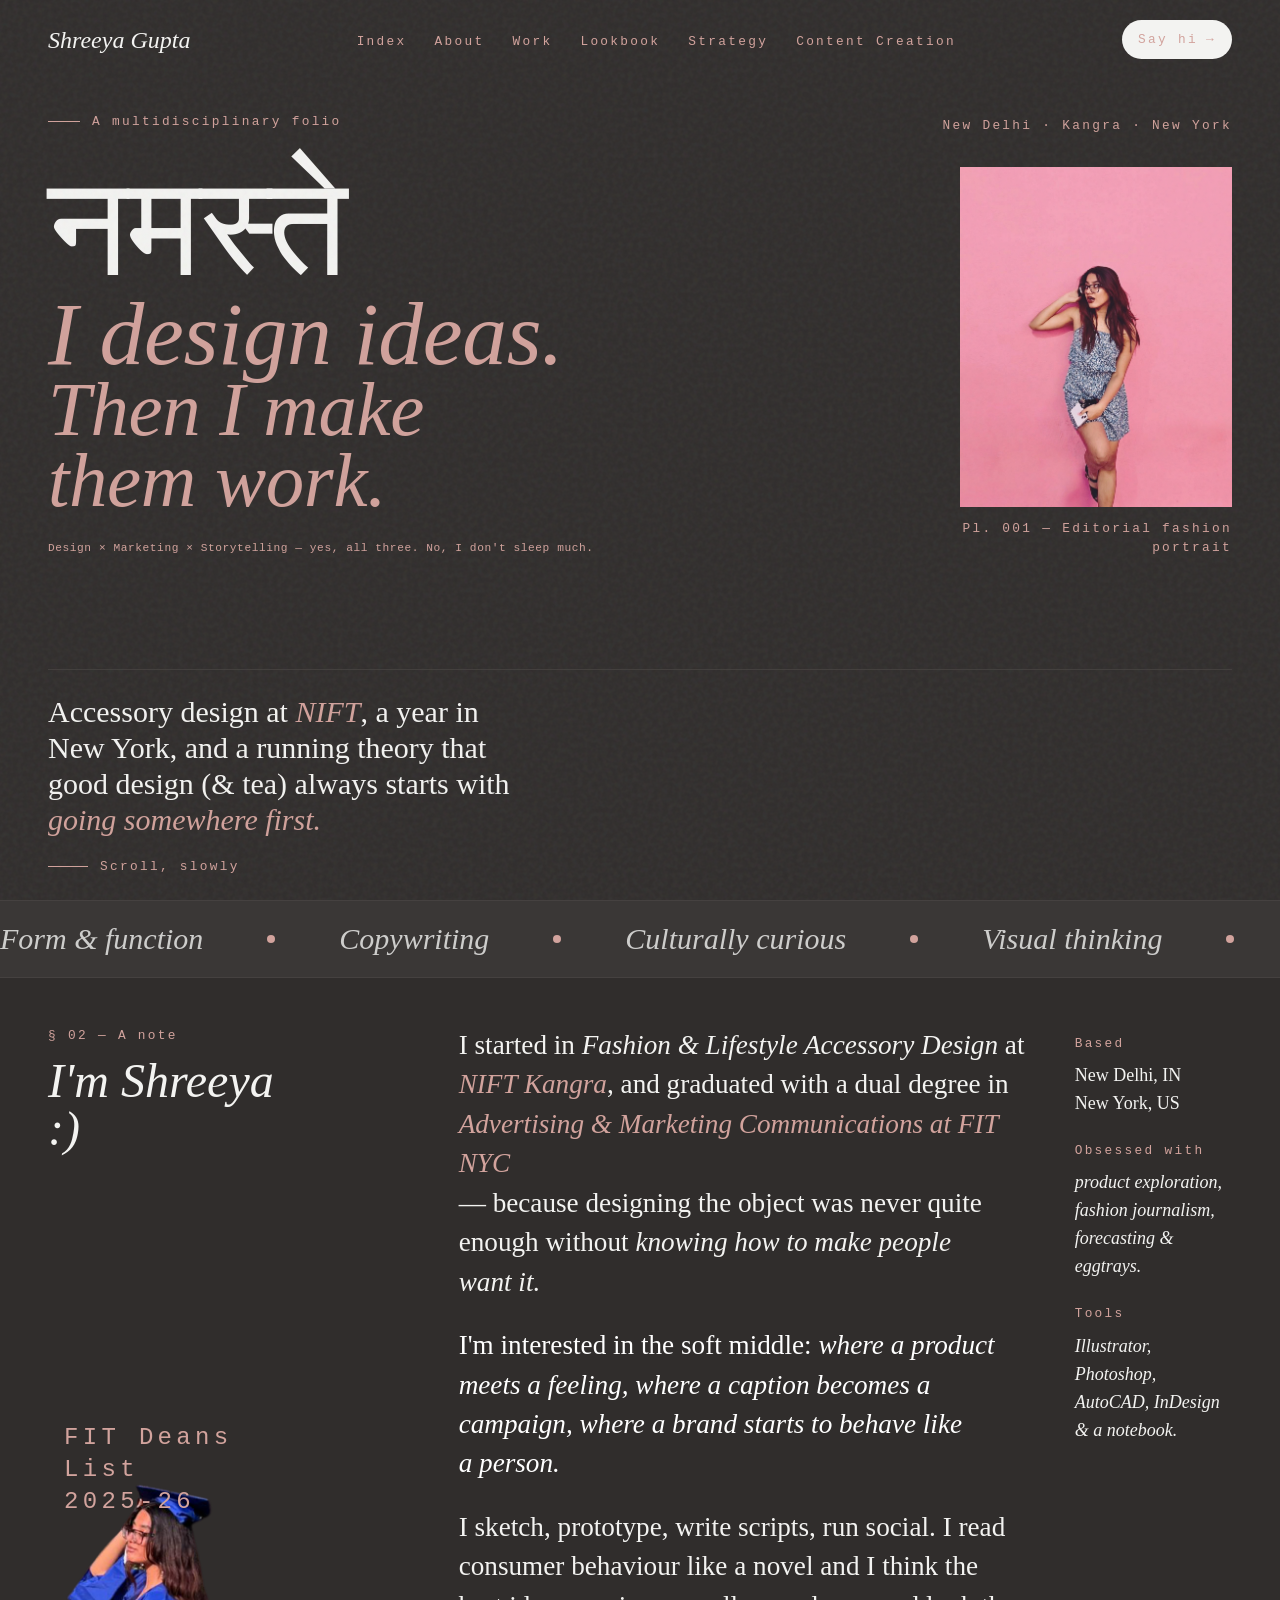
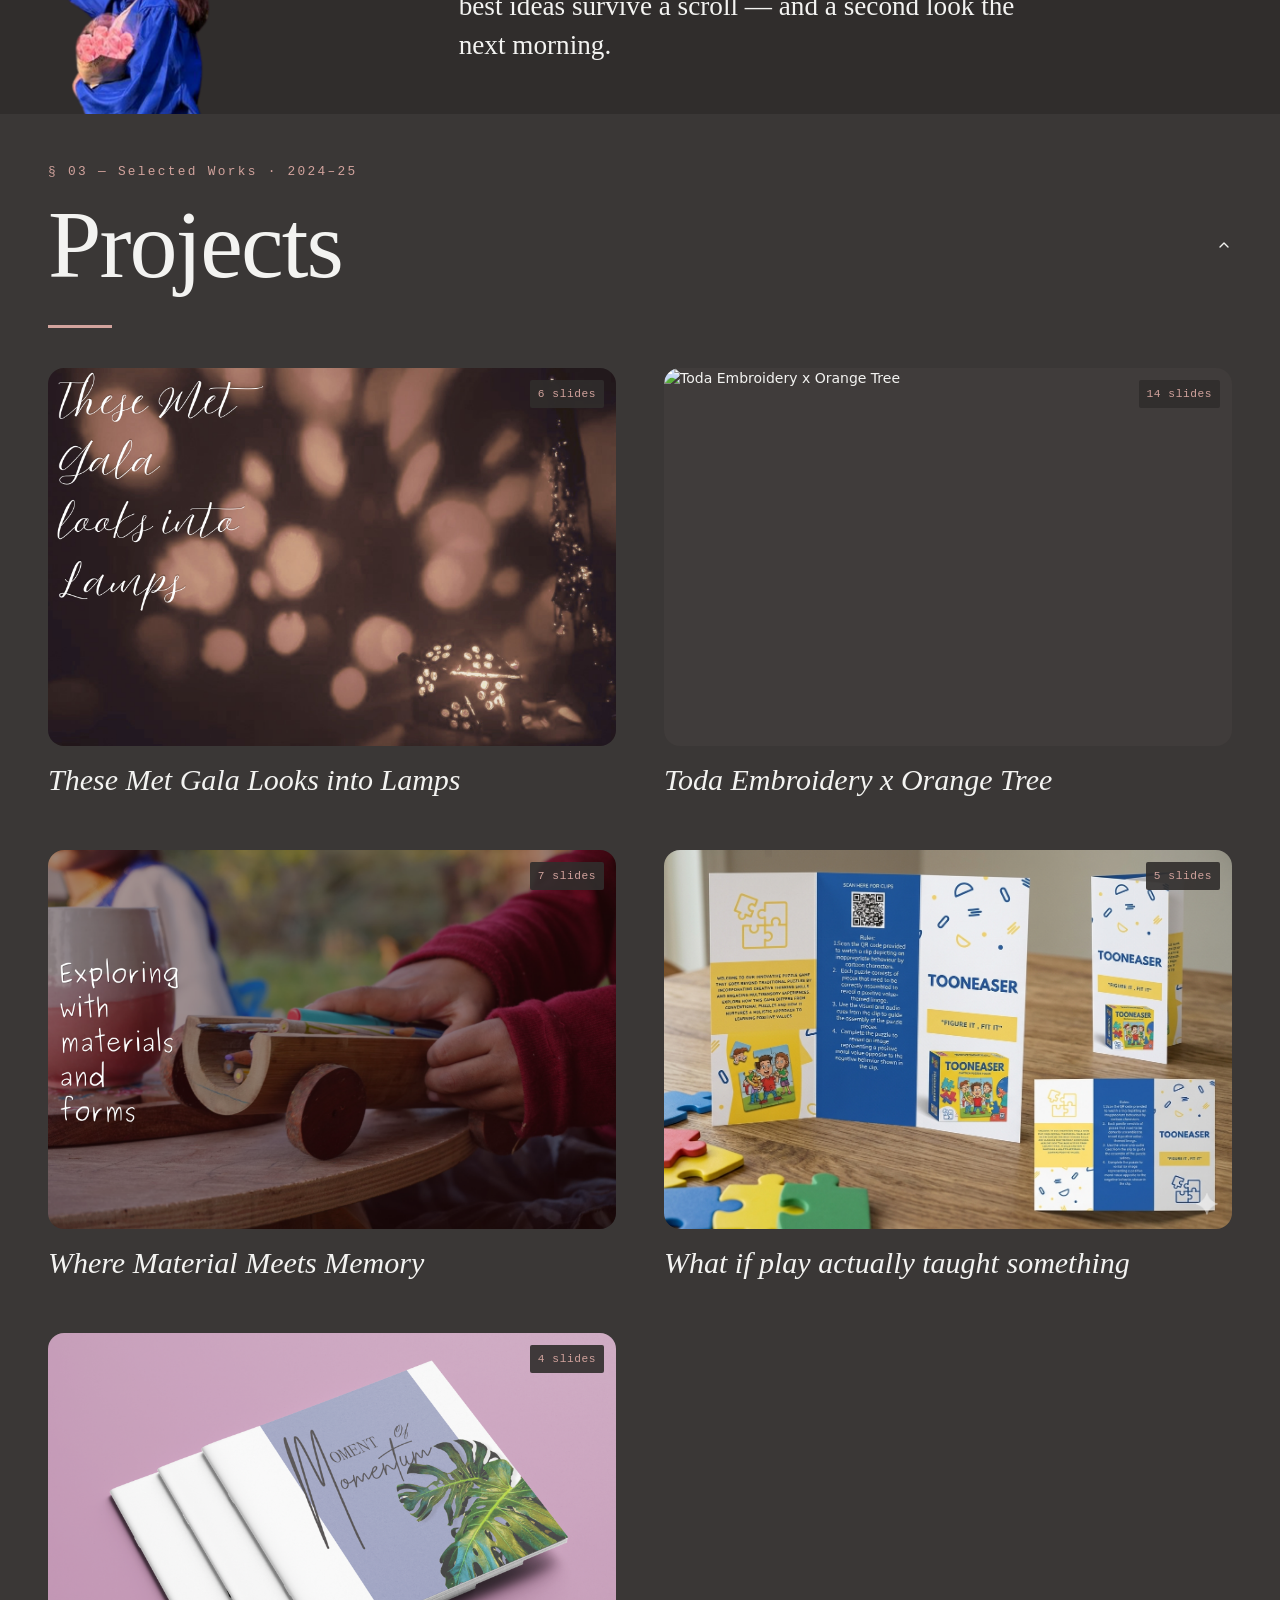
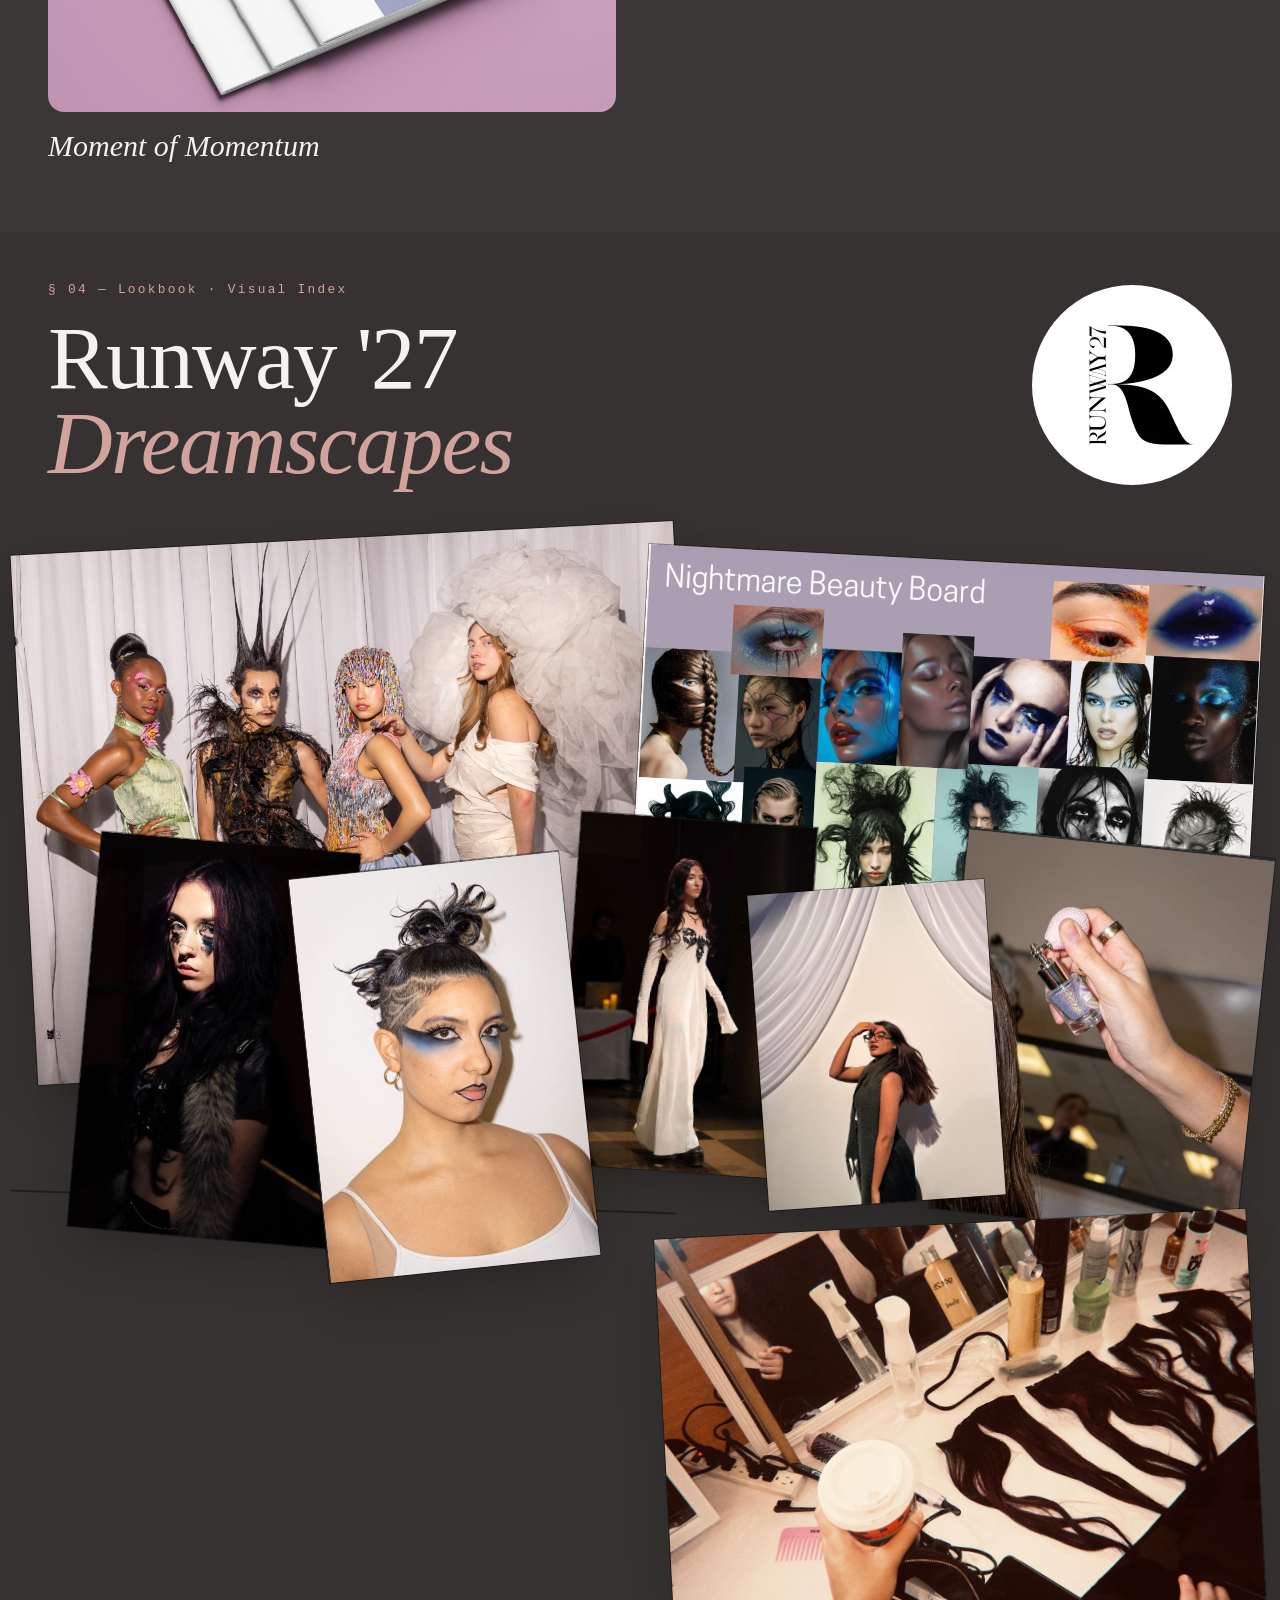
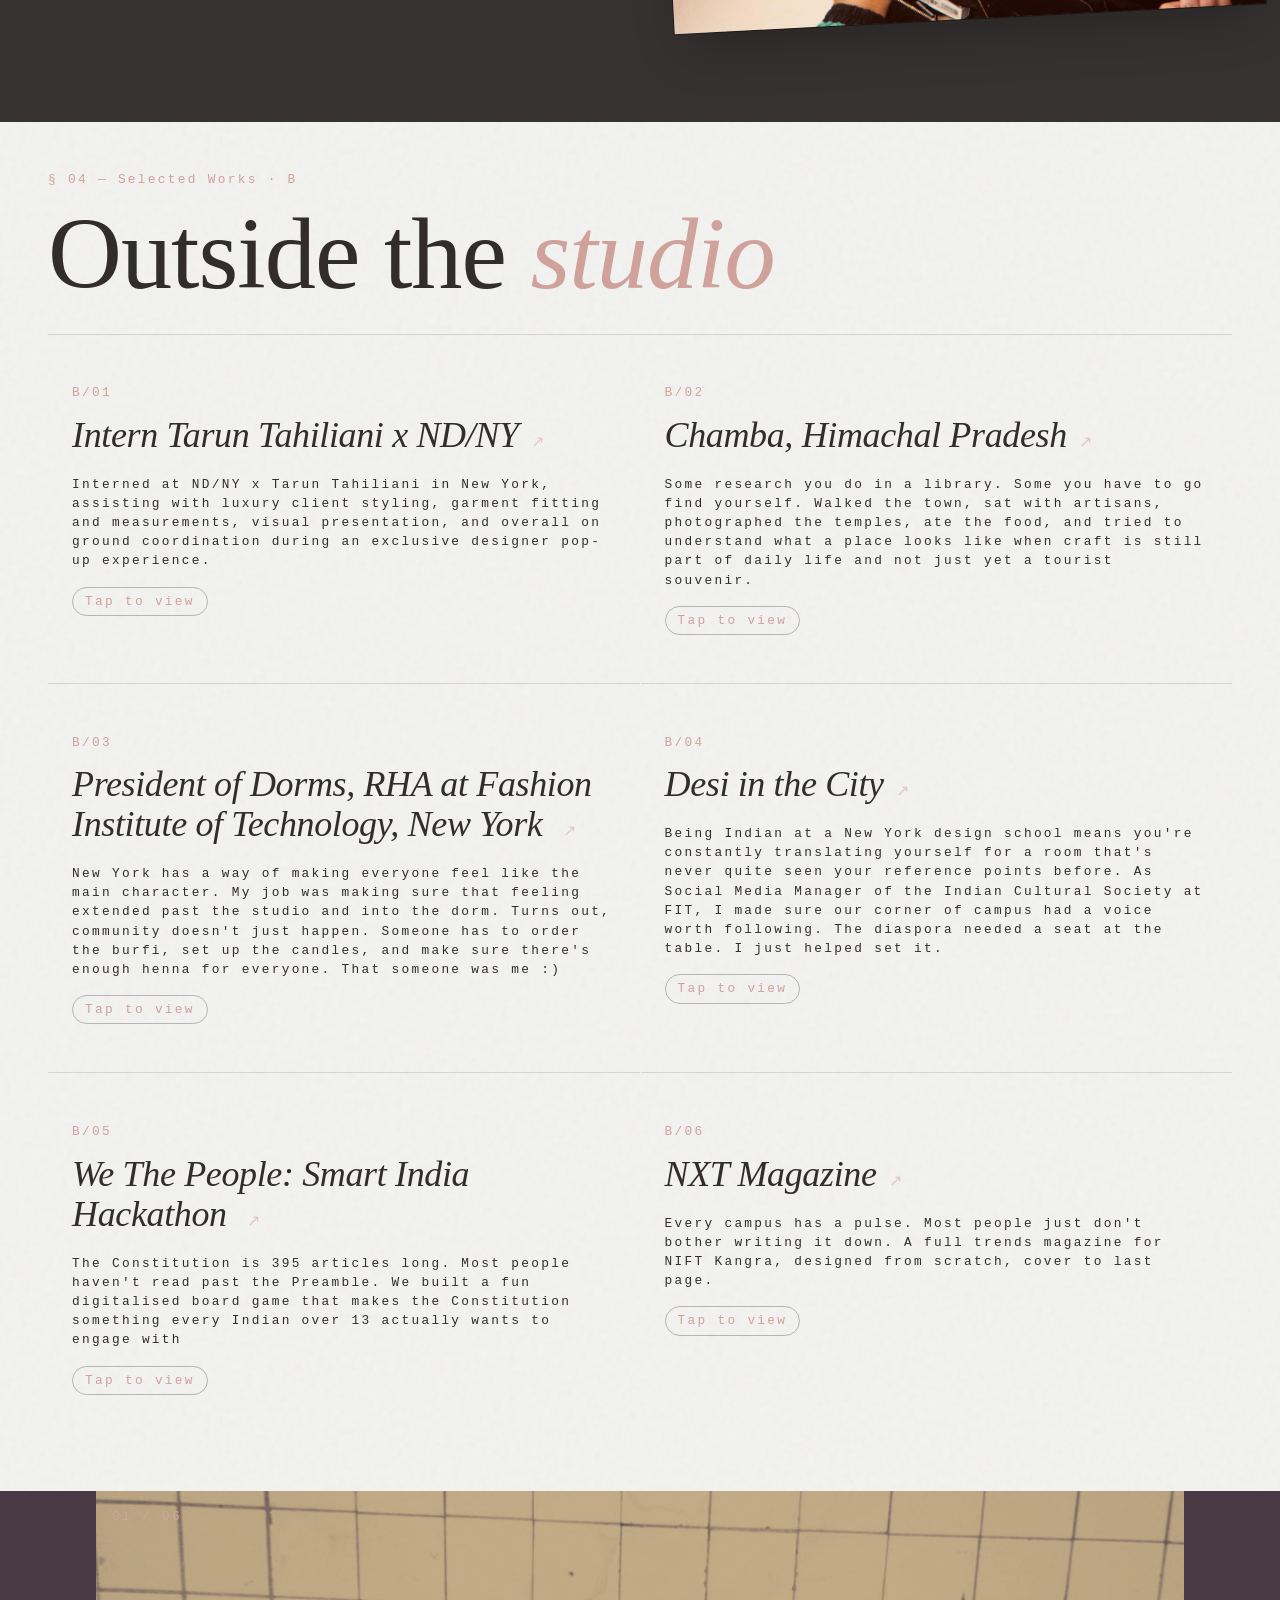
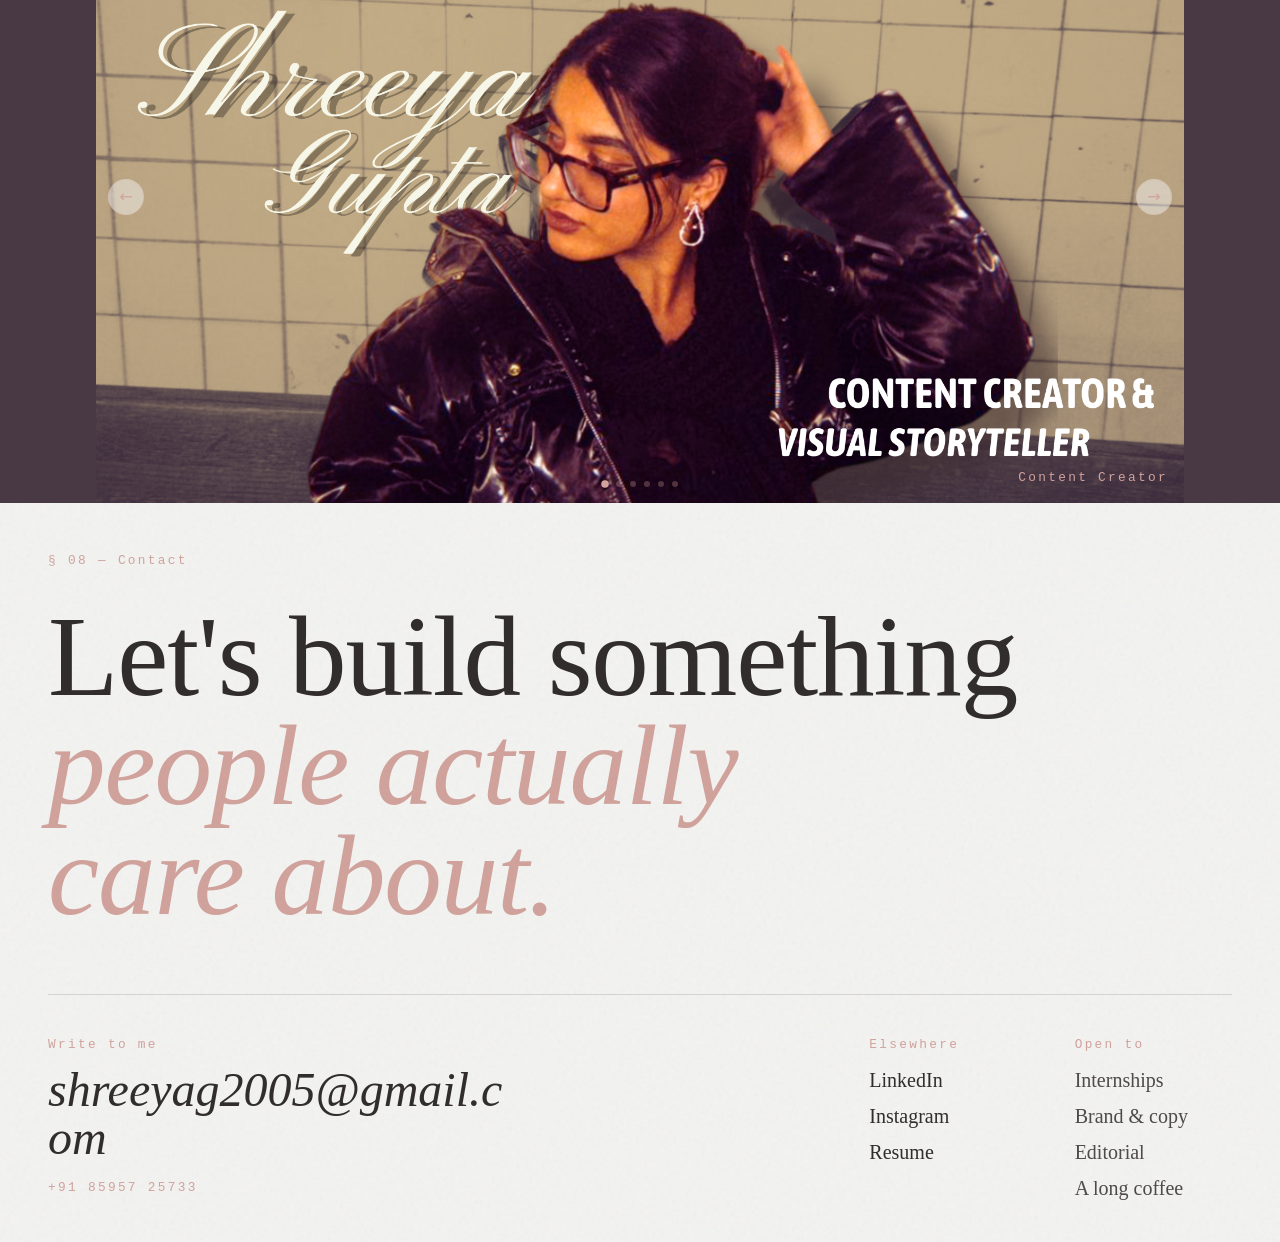
==== commit 9ba8eef8: "chnaged files" ====
--- a/docs/index.html
+++ b/docs/index.html
@@ -14,8 +14,8 @@
     <link rel="preconnect" href="https://fonts.googleapis.com" />
     <link rel="preconnect" href="https://fonts.gstatic.com" crossorigin />
     <link href="https://fonts.googleapis.com/css2?family=Instrument+Serif:ital@0;1&family=DM+Serif+Display:ital@0;1&family=Work+Sans:wght@300;400;500;600;700&family=JetBrains+Mono:wght@400;500&family=Kalam:wght@400;700&display=swap" rel="stylesheet" />
-    <script type="module" crossorigin src="./assets/index-DyUIo2pW.js"></script>
-    <link rel="stylesheet" crossorigin href="./assets/index-CdYcP6H1.css">
+    <script type="module" crossorigin src="./assets/index-DQVCDIHE.js"></script>
+    <link rel="stylesheet" crossorigin href="./assets/index-1tG8TlXL.css">
   </head>
 
   <body>
--- a/docs/assets/index-1tG8TlXL.css
+++ b/docs/assets/index-1tG8TlXL.css
@@ -0,0 +1 @@
+*,:before,:after{--tw-border-spacing-x: 0;--tw-border-spacing-y: 0;--tw-translate-x: 0;--tw-translate-y: 0;--tw-rotate: 0;--tw-skew-x: 0;--tw-skew-y: 0;--tw-scale-x: 1;--tw-scale-y: 1;--tw-pan-x: ;--tw-pan-y: ;--tw-pinch-zoom: ;--tw-scroll-snap-strictness: proximity;--tw-gradient-from-position: ;--tw-gradient-via-position: ;--tw-gradient-to-position: ;--tw-ordinal: ;--tw-slashed-zero: ;--tw-numeric-figure: ;--tw-numeric-spacing: ;--tw-numeric-fraction: ;--tw-ring-inset: ;--tw-ring-offset-width: 0px;--tw-ring-offset-color: #fff;--tw-ring-color: rgb(59 130 246 / .5);--tw-ring-offset-shadow: 0 0 #0000;--tw-ring-shadow: 0 0 #0000;--tw-shadow: 0 0 #0000;--tw-shadow-colored: 0 0 #0000;--tw-blur: ;--tw-brightness: ;--tw-contrast: ;--tw-grayscale: ;--tw-hue-rotate: ;--tw-invert: ;--tw-saturate: ;--tw-sepia: ;--tw-drop-shadow: ;--tw-backdrop-blur: ;--tw-backdrop-brightness: ;--tw-backdrop-contrast: ;--tw-backdrop-grayscale: ;--tw-backdrop-hue-rotate: ;--tw-backdrop-invert: ;--tw-backdrop-opacity: ;--tw-backdrop-saturate: ;--tw-backdrop-sepia: ;--tw-contain-size: ;--tw-contain-layout: ;--tw-contain-paint: ;--tw-contain-style: }::backdrop{--tw-border-spacing-x: 0;--tw-border-spacing-y: 0;--tw-translate-x: 0;--tw-translate-y: 0;--tw-rotate: 0;--tw-skew-x: 0;--tw-skew-y: 0;--tw-scale-x: 1;--tw-scale-y: 1;--tw-pan-x: ;--tw-pan-y: ;--tw-pinch-zoom: ;--tw-scroll-snap-strictness: proximity;--tw-gradient-from-position: ;--tw-gradient-via-position: ;--tw-gradient-to-position: ;--tw-ordinal: ;--tw-slashed-zero: ;--tw-numeric-figure: ;--tw-numeric-spacing: ;--tw-numeric-fraction: ;--tw-ring-inset: ;--tw-ring-offset-width: 0px;--tw-ring-offset-color: #fff;--tw-ring-color: rgb(59 130 246 / .5);--tw-ring-offset-shadow: 0 0 #0000;--tw-ring-shadow: 0 0 #0000;--tw-shadow: 0 0 #0000;--tw-shadow-colored: 0 0 #0000;--tw-blur: ;--tw-brightness: ;--tw-contrast: ;--tw-grayscale: ;--tw-hue-rotate: ;--tw-invert: ;--tw-saturate: ;--tw-sepia: ;--tw-drop-shadow: ;--tw-backdrop-blur: ;--tw-backdrop-brightness: ;--tw-backdrop-contrast: ;--tw-backdrop-grayscale: ;--tw-backdrop-hue-rotate: ;--tw-backdrop-invert: ;--tw-backdrop-opacity: ;--tw-backdrop-saturate: ;--tw-backdrop-sepia: ;--tw-contain-size: ;--tw-contain-layout: ;--tw-contain-paint: ;--tw-contain-style: }*,:before,:after{box-sizing:border-box;border-width:0;border-style:solid;border-color:#e5e7eb}:before,:after{--tw-content: ""}html,:host{line-height:1.5;-webkit-text-size-adjust:100%;-moz-tab-size:4;-o-tab-size:4;tab-size:4;font-family:Work Sans,system-ui,sans-serif;font-feature-settings:normal;font-variation-settings:normal;-webkit-tap-highlight-color:transparent}body{margin:0;line-height:inherit}hr{height:0;color:inherit;border-top-width:1px}abbr:where([title]){-webkit-text-decoration:underline dotted;text-decoration:underline dotted}h1,h2,h3,h4,h5,h6{font-size:inherit;font-weight:inherit}a{color:inherit;text-decoration:inherit}b,strong{font-weight:bolder}code,kbd,samp,pre{font-family:JetBrains Mono,ui-monospace,monospace;font-feature-settings:normal;font-variation-settings:normal;font-size:1em}small{font-size:80%}sub,sup{font-size:75%;line-height:0;position:relative;vertical-align:baseline}sub{bottom:-.25em}sup{top:-.5em}table{text-indent:0;border-color:inherit;border-collapse:collapse}button,input,optgroup,select,textarea{font-family:inherit;font-feature-settings:inherit;font-variation-settings:inherit;font-size:100%;font-weight:inherit;line-height:inherit;letter-spacing:inherit;color:inherit;margin:0;padding:0}button,select{text-transform:none}button,input:where([type=button]),input:where([type=reset]),input:where([type=submit]){-webkit-appearance:button;background-color:transparent;background-image:none}:-moz-focusring{outline:auto}:-moz-ui-invalid{box-shadow:none}progress{vertical-align:baseline}::-webkit-inner-spin-button,::-webkit-outer-spin-button{height:auto}[type=search]{-webkit-appearance:textfield;outline-offset:-2px}::-webkit-search-decoration{-webkit-appearance:none}::-webkit-file-upload-button{-webkit-appearance:button;font:inherit}summary{display:list-item}blockquote,dl,dd,h1,h2,h3,h4,h5,h6,hr,figure,p,pre{margin:0}fieldset{margin:0;padding:0}legend{padding:0}ol,ul,menu{list-style:none;margin:0;padding:0}dialog{padding:0}textarea{resize:vertical}input::-moz-placeholder,textarea::-moz-placeholder{opacity:1;color:#9ca3af}input::placeholder,textarea::placeholder{opacity:1;color:#9ca3af}button,[role=button]{cursor:pointer}:disabled{cursor:default}img,svg,video,canvas,audio,iframe,embed,object{display:block;vertical-align:middle}img,video{max-width:100%;height:auto}[hidden]:where(:not([hidden=until-found])){display:none}:root{--background: 15 4% 18%;--foreground: 60 8% 95%;--card: 15 4% 18%;--card-foreground: 60 8% 95%;--popover: 15 4% 18%;--popover-foreground: 60 8% 95%;--primary: 7 37% 72%;--primary-foreground: 15 4% 18%;--secondary: 7 37% 72%;--secondary-foreground: 15 4% 18%;--muted: 15 4% 24%;--muted-foreground: 60 8% 80%;--accent: 7 37% 72%;--accent-foreground: 15 4% 18%;--destructive: 0 60% 45%;--destructive-foreground: 60 8% 95%;--border: 15 4% 28%;--input: 15 4% 28%;--ring: 7 37% 72%;--radius: .25rem;--clay: 7 37% 72%;--sand: 7 37% 72%;--rose: 7 37% 72%;--bark: 7 37% 72%;--ink: 60 8% 95%;--paper: 15 4% 18%;--paper-soft: 15 4% 22%;--bone: 15 4% 20%;--cobalt: 7 37% 72%;--cobalt-soft: 7 37% 28%;--moss: 7 37% 72%;--gradient-warm: linear-gradient(135deg, hsl(7 37% 72%) 0%, hsl(7 37% 60%) 50%, hsl(7 37% 50%) 100%);--gradient-paper: linear-gradient(180deg, hsl(15 4% 20%) 0%, hsl(15 4% 16%) 100%);--noise-shadow: 0 30px 80px -40px hsl(0 0% 0% / .45);--shadow-editorial: 0 1px 0 hsl(0 0% 0% / .2), 0 24px 60px -30px hsl(0 0% 0% / .4);--transition-silk: cubic-bezier(.22, 1, .36, 1)}.dark{--background: 22 18% 10%;--foreground: 35 28% 92%;--card: 22 18% 12%;--card-foreground: 35 28% 92%;--primary: 25 38% 60%;--primary-foreground: 22 18% 10%;--secondary: 22 14% 18%;--secondary-foreground: 35 28% 92%;--muted: 22 14% 16%;--muted-foreground: 32 18% 70%;--accent: 8 38% 62%;--accent-foreground: 22 18% 10%;--border: 22 14% 20%;--input: 22 14% 20%;--ring: 25 38% 60%}*{border-color:hsl(var(--border))}html{scroll-behavior:smooth}body{background-color:hsl(var(--background));color:hsl(var(--foreground));-webkit-font-smoothing:antialiased;-moz-osx-font-smoothing:grayscale;font-family:Work Sans,system-ui,sans-serif;font-feature-settings:"ss01","kern"}::-moz-selection{background:hsl(var(--clay) / .35);color:hsl(var(--ink))}::selection{background:hsl(var(--clay) / .35);color:hsl(var(--ink))}h1,h2,h3,.serif{font-family:"Instrument Serif",Times New Roman,serif;font-weight:400;letter-spacing:-.01em}.sr-only{position:absolute;width:1px;height:1px;padding:0;margin:-1px;overflow:hidden;clip:rect(0,0,0,0);white-space:nowrap;border-width:0}.pointer-events-none{pointer-events:none}.pointer-events-auto{pointer-events:auto}.visible{visibility:visible}.invisible{visibility:hidden}.fixed{position:fixed}.absolute{position:absolute}.relative{position:relative}.inset-0{top:0;right:0;bottom:0;left:0}.inset-x-0{left:0;right:0}.inset-y-0{top:0;bottom:0}.-bottom-12{bottom:-3rem}.-left-12{left:-3rem}.-right-12{right:-3rem}.-top-10{top:-2.5rem}.-top-12{top:-3rem}.-top-8{top:-2rem}.bottom-0{bottom:0}.bottom-2{bottom:.5rem}.bottom-3{bottom:.75rem}.bottom-4{bottom:1rem}.bottom-6{bottom:1.5rem}.left-0{left:0}.left-1{left:.25rem}.left-1\/2{left:50%}.left-2{left:.5rem}.left-3{left:.75rem}.left-4{left:1rem}.left-6{left:1.5rem}.left-\[50\%\]{left:50%}.right-0{right:0}.right-1{right:.25rem}.right-12{right:3rem}.right-2{right:.5rem}.right-3{right:.75rem}.right-4{right:1rem}.right-6{right:1.5rem}.top-0{top:0}.top-1\.5{top:.375rem}.top-1\/2{top:50%}.top-2{top:.5rem}.top-28{top:7rem}.top-3{top:.75rem}.top-3\.5{top:.875rem}.top-4{top:1rem}.top-6{top:1.5rem}.top-\[1px\]{top:1px}.top-\[50\%\]{top:50%}.top-\[60\%\]{top:60%}.top-full{top:100%}.z-10{z-index:10}.z-20{z-index:20}.z-50{z-index:50}.z-\[100\]{z-index:100}.z-\[1\]{z-index:1}.z-\[60\]{z-index:60}.z-\[9999\]{z-index:9999}.col-span-10{grid-column:span 10 / span 10}.col-span-12{grid-column:span 12 / span 12}.col-span-2{grid-column:span 2 / span 2}.col-span-6{grid-column:span 6 / span 6}.col-span-7{grid-column:span 7 / span 7}.-mx-1{margin-left:-.25rem;margin-right:-.25rem}.mx-2{margin-left:.5rem;margin-right:.5rem}.mx-3\.5{margin-left:.875rem;margin-right:.875rem}.mx-auto{margin-left:auto;margin-right:auto}.my-0\.5{margin-top:.125rem;margin-bottom:.125rem}.my-1{margin-top:.25rem;margin-bottom:.25rem}.-ml-4{margin-left:-1rem}.-mt-12{margin-top:-3rem}.-mt-4{margin-top:-1rem}.mb-1{margin-bottom:.25rem}.mb-10{margin-bottom:2.5rem}.mb-16{margin-bottom:4rem}.mb-2{margin-bottom:.5rem}.mb-24{margin-bottom:6rem}.mb-3{margin-bottom:.75rem}.mb-4{margin-bottom:1rem}.mb-6{margin-bottom:1.5rem}.mb-8{margin-bottom:2rem}.ml-1{margin-left:.25rem}.ml-3{margin-left:.75rem}.ml-auto{margin-left:auto}.mr-2{margin-right:.5rem}.mt-1{margin-top:.25rem}.mt-1\.5{margin-top:.375rem}.mt-10{margin-top:2.5rem}.mt-16{margin-top:4rem}.mt-2{margin-top:.5rem}.mt-24{margin-top:6rem}.mt-3{margin-top:.75rem}.mt-4{margin-top:1rem}.mt-6{margin-top:1.5rem}.mt-8{margin-top:2rem}.mt-auto{margin-top:auto}.block{display:block}.inline-block{display:inline-block}.flex{display:flex}.inline-flex{display:inline-flex}.table{display:table}.grid{display:grid}.hidden{display:none}.aspect-\[3\/4\]{aspect-ratio:3/4}.aspect-\[4\/5\]{aspect-ratio:4/5}.aspect-\[5\/4\]{aspect-ratio:5/4}.aspect-\[6\/4\]{aspect-ratio:6/4}.aspect-square{aspect-ratio:1 / 1}.aspect-video{aspect-ratio:16 / 9}.size-4{width:1rem;height:1rem}.h-1\.5{height:.375rem}.h-10{height:2.5rem}.h-11{height:2.75rem}.h-12{height:3rem}.h-2{height:.5rem}.h-2\.5{height:.625rem}.h-3{height:.75rem}.h-3\.5{height:.875rem}.h-4{height:1rem}.h-5{height:1.25rem}.h-6{height:1.5rem}.h-7{height:1.75rem}.h-8{height:2rem}.h-9{height:2.25rem}.h-\[1px\]{height:1px}.h-\[3px\]{height:3px}.h-\[var\(--radix-navigation-menu-viewport-height\)\]{height:var(--radix-navigation-menu-viewport-height)}.h-\[var\(--radix-select-trigger-height\)\]{height:var(--radix-select-trigger-height)}.h-auto{height:auto}.h-full{height:100%}.h-px{height:1px}.h-svh{height:100svh}.max-h-0{max-height:0px}.max-h-96{max-height:24rem}.max-h-\[300px\]{max-height:300px}.max-h-\[80vh\]{max-height:80vh}.max-h-\[92vh\]{max-height:92vh}.max-h-screen{max-height:100vh}.min-h-0{min-height:0px}.min-h-\[80px\]{min-height:80px}.min-h-screen{min-height:100vh}.min-h-svh{min-height:100svh}.w-0{width:0px}.w-1{width:.25rem}.w-1\.5{width:.375rem}.w-10{width:2.5rem}.w-11{width:2.75rem}.w-16{width:4rem}.w-2{width:.5rem}.w-2\.5{width:.625rem}.w-3{width:.75rem}.w-3\.5{width:.875rem}.w-3\/4{width:75%}.w-4{width:1rem}.w-5{width:1.25rem}.w-6{width:1.5rem}.w-64{width:16rem}.w-7{width:1.75rem}.w-72{width:18rem}.w-8{width:2rem}.w-9{width:2.25rem}.w-\[--sidebar-width\]{width:var(--sidebar-width)}.w-\[100px\]{width:100px}.w-\[1px\]{width:1px}.w-\[90vw\]{width:90vw}.w-\[95vw\]{width:95vw}.w-auto{width:auto}.w-full{width:100%}.w-max{width:-moz-max-content;width:max-content}.w-px{width:1px}.min-w-0{min-width:0px}.min-w-5{min-width:1.25rem}.min-w-\[12rem\]{min-width:12rem}.min-w-\[8rem\]{min-width:8rem}.min-w-\[var\(--radix-select-trigger-width\)\]{min-width:var(--radix-select-trigger-width)}.max-w-2xl{max-width:42rem}.max-w-3xl{max-width:48rem}.max-w-6xl{max-width:72rem}.max-w-\[--skeleton-width\]{max-width:var(--skeleton-width)}.max-w-\[1600px\]{max-width:1600px}.max-w-lg{max-width:32rem}.max-w-max{max-width:-moz-max-content;max-width:max-content}.flex-1{flex:1 1 0%}.shrink-0{flex-shrink:0}.grow{flex-grow:1}.grow-0{flex-grow:0}.basis-full{flex-basis:100%}.caption-bottom{caption-side:bottom}.border-collapse{border-collapse:collapse}.-translate-x-1\/2{--tw-translate-x: -50%;transform:translate(var(--tw-translate-x),var(--tw-translate-y)) rotate(var(--tw-rotate)) skew(var(--tw-skew-x)) skewY(var(--tw-skew-y)) scaleX(var(--tw-scale-x)) scaleY(var(--tw-scale-y))}.-translate-x-px{--tw-translate-x: -1px;transform:translate(var(--tw-translate-x),var(--tw-translate-y)) rotate(var(--tw-rotate)) skew(var(--tw-skew-x)) skewY(var(--tw-skew-y)) scaleX(var(--tw-scale-x)) scaleY(var(--tw-scale-y))}.-translate-y-1\/2{--tw-translate-y: -50%;transform:translate(var(--tw-translate-x),var(--tw-translate-y)) rotate(var(--tw-rotate)) skew(var(--tw-skew-x)) skewY(var(--tw-skew-y)) scaleX(var(--tw-scale-x)) scaleY(var(--tw-scale-y))}.-translate-y-\[7px\]{--tw-translate-y: -7px;transform:translate(var(--tw-translate-x),var(--tw-translate-y)) rotate(var(--tw-rotate)) skew(var(--tw-skew-x)) skewY(var(--tw-skew-y)) scaleX(var(--tw-scale-x)) scaleY(var(--tw-scale-y))}.translate-x-\[-50\%\]{--tw-translate-x: -50%;transform:translate(var(--tw-translate-x),var(--tw-translate-y)) rotate(var(--tw-rotate)) skew(var(--tw-skew-x)) skewY(var(--tw-skew-y)) scaleX(var(--tw-scale-x)) scaleY(var(--tw-scale-y))}.translate-x-px{--tw-translate-x: 1px;transform:translate(var(--tw-translate-x),var(--tw-translate-y)) rotate(var(--tw-rotate)) skew(var(--tw-skew-x)) skewY(var(--tw-skew-y)) scaleX(var(--tw-scale-x)) scaleY(var(--tw-scale-y))}.translate-y-\[-50\%\]{--tw-translate-y: -50%;transform:translate(var(--tw-translate-x),var(--tw-translate-y)) rotate(var(--tw-rotate)) skew(var(--tw-skew-x)) skewY(var(--tw-skew-y)) scaleX(var(--tw-scale-x)) scaleY(var(--tw-scale-y))}.translate-y-\[7px\]{--tw-translate-y: 7px;transform:translate(var(--tw-translate-x),var(--tw-translate-y)) rotate(var(--tw-rotate)) skew(var(--tw-skew-x)) skewY(var(--tw-skew-y)) scaleX(var(--tw-scale-x)) scaleY(var(--tw-scale-y))}.-rotate-45{--tw-rotate: -45deg;transform:translate(var(--tw-translate-x),var(--tw-translate-y)) rotate(var(--tw-rotate)) skew(var(--tw-skew-x)) skewY(var(--tw-skew-y)) scaleX(var(--tw-scale-x)) scaleY(var(--tw-scale-y))}.rotate-45{--tw-rotate: 45deg;transform:translate(var(--tw-translate-x),var(--tw-translate-y)) rotate(var(--tw-rotate)) skew(var(--tw-skew-x)) skewY(var(--tw-skew-y)) scaleX(var(--tw-scale-x)) scaleY(var(--tw-scale-y))}.rotate-90{--tw-rotate: 90deg;transform:translate(var(--tw-translate-x),var(--tw-translate-y)) rotate(var(--tw-rotate)) skew(var(--tw-skew-x)) skewY(var(--tw-skew-y)) scaleX(var(--tw-scale-x)) scaleY(var(--tw-scale-y))}.scale-125{--tw-scale-x: 1.25;--tw-scale-y: 1.25;transform:translate(var(--tw-translate-x),var(--tw-translate-y)) rotate(var(--tw-rotate)) skew(var(--tw-skew-x)) skewY(var(--tw-skew-y)) scaleX(var(--tw-scale-x)) scaleY(var(--tw-scale-y))}.transform{transform:translate(var(--tw-translate-x),var(--tw-translate-y)) rotate(var(--tw-rotate)) skew(var(--tw-skew-x)) skewY(var(--tw-skew-y)) scaleX(var(--tw-scale-x)) scaleY(var(--tw-scale-y))}@keyframes pulse{50%{opacity:.5}}.animate-pulse{animation:pulse 2s cubic-bezier(.4,0,.6,1) infinite}.cursor-default{cursor:default}.cursor-pointer{cursor:pointer}.touch-none{touch-action:none}.select-none{-webkit-user-select:none;-moz-user-select:none;user-select:none}.scroll-mt-20{scroll-margin-top:5rem}.list-none{list-style-type:none}.grid-cols-1{grid-template-columns:repeat(1,minmax(0,1fr))}.grid-cols-12{grid-template-columns:repeat(12,minmax(0,1fr))}.grid-cols-3{grid-template-columns:repeat(3,minmax(0,1fr))}.flex-row{flex-direction:row}.flex-col{flex-direction:column}.flex-col-reverse{flex-direction:column-reverse}.flex-wrap{flex-wrap:wrap}.items-start{align-items:flex-start}.items-end{align-items:flex-end}.items-center{align-items:center}.items-baseline{align-items:baseline}.items-stretch{align-items:stretch}.justify-end{justify-content:flex-end}.justify-center{justify-content:center}.justify-between{justify-content:space-between}.gap-1{gap:.25rem}.gap-1\.5{gap:.375rem}.gap-16{gap:4rem}.gap-2{gap:.5rem}.gap-3{gap:.75rem}.gap-4{gap:1rem}.gap-6{gap:1.5rem}.gap-7{gap:1.75rem}.gap-8{gap:2rem}.gap-px{gap:1px}.gap-x-12{-moz-column-gap:3rem;column-gap:3rem}.gap-y-8{row-gap:2rem}.space-x-1>:not([hidden])~:not([hidden]){--tw-space-x-reverse: 0;margin-right:calc(.25rem * var(--tw-space-x-reverse));margin-left:calc(.25rem * calc(1 - var(--tw-space-x-reverse)))}.space-x-4>:not([hidden])~:not([hidden]){--tw-space-x-reverse: 0;margin-right:calc(1rem * var(--tw-space-x-reverse));margin-left:calc(1rem * calc(1 - var(--tw-space-x-reverse)))}.space-y-1>:not([hidden])~:not([hidden]){--tw-space-y-reverse: 0;margin-top:calc(.25rem * calc(1 - var(--tw-space-y-reverse)));margin-bottom:calc(.25rem * var(--tw-space-y-reverse))}.space-y-1\.5>:not([hidden])~:not([hidden]){--tw-space-y-reverse: 0;margin-top:calc(.375rem * calc(1 - var(--tw-space-y-reverse)));margin-bottom:calc(.375rem * var(--tw-space-y-reverse))}.space-y-2>:not([hidden])~:not([hidden]){--tw-space-y-reverse: 0;margin-top:calc(.5rem * calc(1 - var(--tw-space-y-reverse)));margin-bottom:calc(.5rem * var(--tw-space-y-reverse))}.space-y-4>:not([hidden])~:not([hidden]){--tw-space-y-reverse: 0;margin-top:calc(1rem * calc(1 - var(--tw-space-y-reverse)));margin-bottom:calc(1rem * var(--tw-space-y-reverse))}.space-y-6>:not([hidden])~:not([hidden]){--tw-space-y-reverse: 0;margin-top:calc(1.5rem * calc(1 - var(--tw-space-y-reverse)));margin-bottom:calc(1.5rem * var(--tw-space-y-reverse))}.space-y-8>:not([hidden])~:not([hidden]){--tw-space-y-reverse: 0;margin-top:calc(2rem * calc(1 - var(--tw-space-y-reverse)));margin-bottom:calc(2rem * var(--tw-space-y-reverse))}.overflow-auto{overflow:auto}.overflow-hidden{overflow:hidden}.overflow-y-auto{overflow-y:auto}.overflow-x-hidden{overflow-x:hidden}.whitespace-nowrap{white-space:nowrap}.break-words{overflow-wrap:break-word}.break-all{word-break:break-all}.rounded-2xl{border-radius:1rem}.rounded-\[2px\]{border-radius:2px}.rounded-\[inherit\]{border-radius:inherit}.rounded-full{border-radius:9999px}.rounded-lg{border-radius:var(--radius)}.rounded-md{border-radius:calc(var(--radius) - 2px)}.rounded-sm{border-radius:calc(var(--radius) - 4px)}.rounded-t-\[10px\]{border-top-left-radius:10px;border-top-right-radius:10px}.rounded-tl-sm{border-top-left-radius:calc(var(--radius) - 4px)}.border{border-width:1px}.border-0{border-width:0px}.border-2{border-width:2px}.border-\[1\.5px\]{border-width:1.5px}.border-y{border-top-width:1px;border-bottom-width:1px}.border-b{border-bottom-width:1px}.border-b-0{border-bottom-width:0px}.border-l{border-left-width:1px}.border-r{border-right-width:1px}.border-t{border-top-width:1px}.border-dashed{border-style:dashed}.border-\[--color-border\]{border-color:var(--color-border)}.border-border{border-color:hsl(var(--border))}.border-border\/50{border-color:hsl(var(--border) / .5)}.border-border\/60{border-color:hsl(var(--border) / .6)}.border-border\/70{border-color:hsl(var(--border) / .7)}.border-destructive{border-color:hsl(var(--destructive))}.border-destructive\/50{border-color:hsl(var(--destructive) / .5)}.border-ink\/10{border-color:hsl(var(--ink) / .1)}.border-ink\/20{border-color:hsl(var(--ink) / .2)}.border-ink\/30{border-color:hsl(var(--ink) / .3)}.border-input{border-color:hsl(var(--input))}.border-paper\/15{border-color:hsl(var(--paper) / .15)}.border-paper\/30{border-color:hsl(var(--paper) / .3)}.border-primary{border-color:hsl(var(--primary))}.border-sand\/20{border-color:hsl(var(--sand) / .2)}.border-sidebar-border{border-color:hsl(var(--sidebar-border))}.border-transparent{border-color:transparent}.border-l-transparent{border-left-color:transparent}.border-t-transparent{border-top-color:transparent}.bg-\[\#1a1208\]{--tw-bg-opacity: 1;background-color:rgb(26 18 8 / var(--tw-bg-opacity, 1))}.bg-\[\#493944\]{--tw-bg-opacity: 1;background-color:rgb(73 57 68 / var(--tw-bg-opacity, 1))}.bg-\[--color-bg\]{background-color:var(--color-bg)}.bg-accent{background-color:hsl(var(--accent))}.bg-background{background-color:hsl(var(--background))}.bg-bark{background-color:hsl(var(--bark))}.bg-black\/80{background-color:#000c}.bg-border{background-color:hsl(var(--border))}.bg-card{background-color:hsl(var(--card))}.bg-clay{background-color:hsl(var(--clay))}.bg-destructive{background-color:hsl(var(--destructive))}.bg-foreground{background-color:hsl(var(--foreground))}.bg-ink{background-color:hsl(var(--ink))}.bg-ink\/50{background-color:hsl(var(--ink) / .5)}.bg-ink\/80{background-color:hsl(var(--ink) / .8)}.bg-muted{background-color:hsl(var(--muted))}.bg-muted\/50{background-color:hsl(var(--muted) / .5)}.bg-paper{background-color:hsl(var(--paper))}.bg-paper-soft{background-color:hsl(var(--paper-soft))}.bg-paper\/10{background-color:hsl(var(--paper) / .1)}.bg-paper\/30{background-color:hsl(var(--paper) / .3)}.bg-paper\/85{background-color:hsl(var(--paper) / .85)}.bg-paper\/90{background-color:hsl(var(--paper) / .9)}.bg-paper\/95{background-color:hsl(var(--paper) / .95)}.bg-popover{background-color:hsl(var(--popover))}.bg-primary{background-color:hsl(var(--primary))}.bg-rose{background-color:hsl(var(--rose))}.bg-sand{background-color:hsl(var(--sand))}.bg-sand\/30{background-color:hsl(var(--sand) / .3)}.bg-secondary{background-color:hsl(var(--secondary))}.bg-sidebar{background-color:hsl(var(--sidebar-background))}.bg-sidebar-border{background-color:hsl(var(--sidebar-border))}.bg-transparent{background-color:transparent}.bg-white{--tw-bg-opacity: 1;background-color:rgb(255 255 255 / var(--tw-bg-opacity, 1))}.fill-current{fill:currentColor}.object-contain{-o-object-fit:contain;object-fit:contain}.object-cover{-o-object-fit:cover;object-fit:cover}.p-0{padding:0}.p-1{padding:.25rem}.p-2{padding:.5rem}.p-3{padding:.75rem}.p-4{padding:1rem}.p-6{padding:1.5rem}.p-7{padding:1.75rem}.p-8{padding:2rem}.p-\[1px\]{padding:1px}.px-0{padding-left:0;padding-right:0}.px-1{padding-left:.25rem;padding-right:.25rem}.px-2{padding-left:.5rem;padding-right:.5rem}.px-2\.5{padding-left:.625rem;padding-right:.625rem}.px-3{padding-left:.75rem;padding-right:.75rem}.px-4{padding-left:1rem;padding-right:1rem}.px-5{padding-left:1.25rem;padding-right:1.25rem}.px-6{padding-left:1.5rem;padding-right:1.5rem}.px-8{padding-left:2rem;padding-right:2rem}.py-0\.5{padding-top:.125rem;padding-bottom:.125rem}.py-1{padding-top:.25rem;padding-bottom:.25rem}.py-1\.5{padding-top:.375rem;padding-bottom:.375rem}.py-12{padding-top:3rem;padding-bottom:3rem}.py-2{padding-top:.5rem;padding-bottom:.5rem}.py-2\.5{padding-top:.625rem;padding-bottom:.625rem}.py-3{padding-top:.75rem;padding-bottom:.75rem}.py-4{padding-top:1rem;padding-bottom:1rem}.py-5{padding-top:1.25rem;padding-bottom:1.25rem}.py-6{padding-top:1.5rem;padding-bottom:1.5rem}.pb-10{padding-bottom:2.5rem}.pb-12{padding-bottom:3rem}.pb-16{padding-bottom:4rem}.pb-3{padding-bottom:.75rem}.pb-4{padding-bottom:1rem}.pb-8{padding-bottom:2rem}.pl-2\.5{padding-left:.625rem}.pl-4{padding-left:1rem}.pl-8{padding-left:2rem}.pr-16{padding-right:4rem}.pr-2{padding-right:.5rem}.pr-2\.5{padding-right:.625rem}.pr-8{padding-right:2rem}.pt-0{padding-top:0}.pt-1{padding-top:.25rem}.pt-10{padding-top:2.5rem}.pt-28{padding-top:7rem}.pt-3{padding-top:.75rem}.pt-4{padding-top:1rem}.pt-6{padding-top:1.5rem}.pt-8{padding-top:2rem}.text-left{text-align:left}.text-center{text-align:center}.text-right{text-align:right}.align-middle{vertical-align:middle}.font-display{font-family:"DM Serif Display","Instrument Serif",serif}.font-serif{font-family:"Instrument Serif",Times New Roman,serif}.\!text-2xl{font-size:1.5rem!important;line-height:2rem!important}.text-2xl{font-size:1.5rem;line-height:2rem}.text-3xl{font-size:1.875rem;line-height:2.25rem}.text-4xl{font-size:2.25rem;line-height:2.5rem}.text-5xl{font-size:3rem;line-height:1}.text-6xl{font-size:3.75rem;line-height:1}.text-\[0\.8rem\]{font-size:.8rem}.text-\[clamp\(2\.125rem\,6vw\,6\.75rem\)\]{font-size:clamp(2.125rem,6vw,6.75rem)}.text-\[clamp\(2\.5rem\,7vw\,8rem\)\]{font-size:clamp(2.5rem,7vw,8rem)}.text-\[clamp\(2\.75rem\,7vw\,7rem\)\]{font-size:clamp(2.75rem,7vw,7rem)}.text-\[clamp\(2\.8rem\,9vw\,9rem\)\]{font-size:clamp(2.8rem,9vw,9rem)}.text-\[clamp\(3\.5rem\,11vw\,11rem\)\]{font-size:clamp(3.5rem,11vw,11rem)}.text-\[clamp\(3rem\,7vw\,6\.5rem\)\]{font-size:clamp(3rem,7vw,6.5rem)}.text-\[clamp\(3rem\,8vw\,8rem\)\]{font-size:clamp(3rem,8vw,8rem)}.text-base{font-size:1rem;line-height:1.5rem}.text-lg{font-size:1.125rem;line-height:1.75rem}.text-sm{font-size:.875rem;line-height:1.25rem}.text-xl{font-size:1.25rem;line-height:1.75rem}.text-xs{font-size:.75rem;line-height:1rem}.font-bold{font-weight:700}.font-extrabold{font-weight:800}.font-medium{font-weight:500}.font-normal{font-weight:400}.font-semibold{font-weight:600}.italic{font-style:italic}.not-italic{font-style:normal}.tabular-nums{--tw-numeric-spacing: tabular-nums;font-variant-numeric:var(--tw-ordinal) var(--tw-slashed-zero) var(--tw-numeric-figure) var(--tw-numeric-spacing) var(--tw-numeric-fraction)}.leading-\[0\.92\]{line-height:.92}.leading-\[0\.95\]{line-height:.95}.leading-\[1\.02\]{line-height:1.02}.leading-\[1\.45\]{line-height:1.45}.leading-none{line-height:1}.leading-snug{line-height:1.375}.leading-tight{line-height:1.25}.tracking-tight{letter-spacing:-.025em}.tracking-widest{letter-spacing:.1em}.\!text-paper{color:hsl(var(--paper))!important}.text-accent-foreground{color:hsl(var(--accent-foreground))}.text-bark{color:hsl(var(--bark))}.text-bark\/60{color:hsl(var(--bark) / .6)}.text-card-foreground{color:hsl(var(--card-foreground))}.text-clay{color:hsl(var(--clay))}.text-current{color:currentColor}.text-destructive{color:hsl(var(--destructive))}.text-destructive-foreground{color:hsl(var(--destructive-foreground))}.text-foreground{color:hsl(var(--foreground))}.text-foreground\/50{color:hsl(var(--foreground) / .5)}.text-ink{color:hsl(var(--ink))}.text-ink\/80{color:hsl(var(--ink) / .8)}.text-muted-foreground{color:hsl(var(--muted-foreground))}.text-paper{color:hsl(var(--paper))}.text-paper\/60{color:hsl(var(--paper) / .6)}.text-paper\/80{color:hsl(var(--paper) / .8)}.text-paper\/85{color:hsl(var(--paper) / .85)}.text-popover-foreground{color:hsl(var(--popover-foreground))}.text-primary{color:hsl(var(--primary))}.text-primary-foreground{color:hsl(var(--primary-foreground))}.text-rose{color:hsl(var(--rose))}.text-sand{color:hsl(var(--sand))}.text-sand\/50{color:hsl(var(--sand) / .5)}.text-sand\/70{color:hsl(var(--sand) / .7)}.text-sand\/80{color:hsl(var(--sand) / .8)}.text-secondary-foreground{color:hsl(var(--secondary-foreground))}.text-sidebar-foreground{color:hsl(var(--sidebar-foreground))}.text-sidebar-foreground\/70{color:hsl(var(--sidebar-foreground) / .7)}.text-white{--tw-text-opacity: 1;color:rgb(255 255 255 / var(--tw-text-opacity, 1))}.underline{text-decoration-line:underline}.underline-offset-4{text-underline-offset:4px}.opacity-0{opacity:0}.opacity-100{opacity:1}.opacity-50{opacity:.5}.opacity-60{opacity:.6}.opacity-70{opacity:.7}.opacity-80{opacity:.8}.opacity-90{opacity:.9}.mix-blend-multiply{mix-blend-mode:multiply}.mix-blend-difference{mix-blend-mode:difference}.shadow{--tw-shadow: 0 1px 3px 0 rgb(0 0 0 / .1), 0 1px 2px -1px rgb(0 0 0 / .1);--tw-shadow-colored: 0 1px 3px 0 var(--tw-shadow-color), 0 1px 2px -1px var(--tw-shadow-color);box-shadow:var(--tw-ring-offset-shadow, 0 0 #0000),var(--tw-ring-shadow, 0 0 #0000),var(--tw-shadow)}.shadow-2xl{--tw-shadow: 0 25px 50px -12px rgb(0 0 0 / .25);--tw-shadow-colored: 0 25px 50px -12px var(--tw-shadow-color);box-shadow:var(--tw-ring-offset-shadow, 0 0 #0000),var(--tw-ring-shadow, 0 0 #0000),var(--tw-shadow)}.shadow-\[0_0_0_1px_hsl\(var\(--sidebar-border\)\)\]{--tw-shadow: 0 0 0 1px hsl(var(--sidebar-border));--tw-shadow-colored: 0 0 0 1px var(--tw-shadow-color);box-shadow:var(--tw-ring-offset-shadow, 0 0 #0000),var(--tw-ring-shadow, 0 0 #0000),var(--tw-shadow)}.shadow-lg{--tw-shadow: 0 10px 15px -3px rgb(0 0 0 / .1), 0 4px 6px -4px rgb(0 0 0 / .1);--tw-shadow-colored: 0 10px 15px -3px var(--tw-shadow-color), 0 4px 6px -4px var(--tw-shadow-color);box-shadow:var(--tw-ring-offset-shadow, 0 0 #0000),var(--tw-ring-shadow, 0 0 #0000),var(--tw-shadow)}.shadow-md{--tw-shadow: 0 4px 6px -1px rgb(0 0 0 / .1), 0 2px 4px -2px rgb(0 0 0 / .1);--tw-shadow-colored: 0 4px 6px -1px var(--tw-shadow-color), 0 2px 4px -2px var(--tw-shadow-color);box-shadow:var(--tw-ring-offset-shadow, 0 0 #0000),var(--tw-ring-shadow, 0 0 #0000),var(--tw-shadow)}.shadow-none{--tw-shadow: 0 0 #0000;--tw-shadow-colored: 0 0 #0000;box-shadow:var(--tw-ring-offset-shadow, 0 0 #0000),var(--tw-ring-shadow, 0 0 #0000),var(--tw-shadow)}.shadow-sm{--tw-shadow: 0 1px 2px 0 rgb(0 0 0 / .05);--tw-shadow-colored: 0 1px 2px 0 var(--tw-shadow-color);box-shadow:var(--tw-ring-offset-shadow, 0 0 #0000),var(--tw-ring-shadow, 0 0 #0000),var(--tw-shadow)}.shadow-xl{--tw-shadow: 0 20px 25px -5px rgb(0 0 0 / .1), 0 8px 10px -6px rgb(0 0 0 / .1);--tw-shadow-colored: 0 20px 25px -5px var(--tw-shadow-color), 0 8px 10px -6px var(--tw-shadow-color);box-shadow:var(--tw-ring-offset-shadow, 0 0 #0000),var(--tw-ring-shadow, 0 0 #0000),var(--tw-shadow)}.outline-none{outline:2px solid transparent;outline-offset:2px}.outline{outline-style:solid}.ring-0{--tw-ring-offset-shadow: var(--tw-ring-inset) 0 0 0 var(--tw-ring-offset-width) var(--tw-ring-offset-color);--tw-ring-shadow: var(--tw-ring-inset) 0 0 0 calc(0px + var(--tw-ring-offset-width)) var(--tw-ring-color);box-shadow:var(--tw-ring-offset-shadow),var(--tw-ring-shadow),var(--tw-shadow, 0 0 #0000)}.ring-1{--tw-ring-offset-shadow: var(--tw-ring-inset) 0 0 0 var(--tw-ring-offset-width) var(--tw-ring-offset-color);--tw-ring-shadow: var(--tw-ring-inset) 0 0 0 calc(1px + var(--tw-ring-offset-width)) var(--tw-ring-color);box-shadow:var(--tw-ring-offset-shadow),var(--tw-ring-shadow),var(--tw-shadow, 0 0 #0000)}.ring-2{--tw-ring-offset-shadow: var(--tw-ring-inset) 0 0 0 var(--tw-ring-offset-width) var(--tw-ring-offset-color);--tw-ring-shadow: var(--tw-ring-inset) 0 0 0 calc(2px + var(--tw-ring-offset-width)) var(--tw-ring-color);box-shadow:var(--tw-ring-offset-shadow),var(--tw-ring-shadow),var(--tw-shadow, 0 0 #0000)}.ring-black\/40{--tw-ring-color: rgb(0 0 0 / .4)}.ring-ink\/10{--tw-ring-color: hsl(var(--ink) / .1)}.ring-ring{--tw-ring-color: hsl(var(--ring))}.ring-sidebar-ring{--tw-ring-color: hsl(var(--sidebar-ring))}.ring-offset-background{--tw-ring-offset-color: hsl(var(--background))}.filter{filter:var(--tw-blur) var(--tw-brightness) var(--tw-contrast) var(--tw-grayscale) var(--tw-hue-rotate) var(--tw-invert) var(--tw-saturate) var(--tw-sepia) var(--tw-drop-shadow)}.backdrop-blur-md{--tw-backdrop-blur: blur(12px);-webkit-backdrop-filter:var(--tw-backdrop-blur) var(--tw-backdrop-brightness) var(--tw-backdrop-contrast) var(--tw-backdrop-grayscale) var(--tw-backdrop-hue-rotate) var(--tw-backdrop-invert) var(--tw-backdrop-opacity) var(--tw-backdrop-saturate) var(--tw-backdrop-sepia);backdrop-filter:var(--tw-backdrop-blur) var(--tw-backdrop-brightness) var(--tw-backdrop-contrast) var(--tw-backdrop-grayscale) var(--tw-backdrop-hue-rotate) var(--tw-backdrop-invert) var(--tw-backdrop-opacity) var(--tw-backdrop-saturate) var(--tw-backdrop-sepia)}.backdrop-blur-sm{--tw-backdrop-blur: blur(4px);-webkit-backdrop-filter:var(--tw-backdrop-blur) var(--tw-backdrop-brightness) var(--tw-backdrop-contrast) var(--tw-backdrop-grayscale) var(--tw-backdrop-hue-rotate) var(--tw-backdrop-invert) var(--tw-backdrop-opacity) var(--tw-backdrop-saturate) var(--tw-backdrop-sepia);backdrop-filter:var(--tw-backdrop-blur) var(--tw-backdrop-brightness) var(--tw-backdrop-contrast) var(--tw-backdrop-grayscale) var(--tw-backdrop-hue-rotate) var(--tw-backdrop-invert) var(--tw-backdrop-opacity) var(--tw-backdrop-saturate) var(--tw-backdrop-sepia)}.transition{transition-property:color,background-color,border-color,text-decoration-color,fill,stroke,opacity,box-shadow,transform,filter,-webkit-backdrop-filter;transition-property:color,background-color,border-color,text-decoration-color,fill,stroke,opacity,box-shadow,transform,filter,backdrop-filter;transition-property:color,background-color,border-color,text-decoration-color,fill,stroke,opacity,box-shadow,transform,filter,backdrop-filter,-webkit-backdrop-filter;transition-timing-function:cubic-bezier(.4,0,.2,1);transition-duration:.15s}.transition-\[left\,right\,width\]{transition-property:left,right,width;transition-timing-function:cubic-bezier(.4,0,.2,1);transition-duration:.15s}.transition-\[margin\,opa\]{transition-property:margin,opa;transition-timing-function:cubic-bezier(.4,0,.2,1);transition-duration:.15s}.transition-\[max-height\]{transition-property:max-height;transition-timing-function:cubic-bezier(.4,0,.2,1);transition-duration:.15s}.transition-\[transform\,box-shadow\]{transition-property:transform,box-shadow;transition-timing-function:cubic-bezier(.4,0,.2,1);transition-duration:.15s}.transition-\[width\,height\,padding\]{transition-property:width,height,padding;transition-timing-function:cubic-bezier(.4,0,.2,1);transition-duration:.15s}.transition-\[width\]{transition-property:width;transition-timing-function:cubic-bezier(.4,0,.2,1);transition-duration:.15s}.transition-all{transition-property:all;transition-timing-function:cubic-bezier(.4,0,.2,1);transition-duration:.15s}.transition-colors{transition-property:color,background-color,border-color,text-decoration-color,fill,stroke;transition-timing-function:cubic-bezier(.4,0,.2,1);transition-duration:.15s}.transition-opacity{transition-property:opacity;transition-timing-function:cubic-bezier(.4,0,.2,1);transition-duration:.15s}.transition-transform{transition-property:transform;transition-timing-function:cubic-bezier(.4,0,.2,1);transition-duration:.15s}.duration-1000{transition-duration:1s}.duration-200{transition-duration:.2s}.duration-300{transition-duration:.3s}.duration-500{transition-duration:.5s}.ease-in-out{transition-timing-function:cubic-bezier(.4,0,.2,1)}.ease-linear{transition-timing-function:linear}.ease-out{transition-timing-function:cubic-bezier(0,0,.2,1)}@keyframes enter{0%{opacity:var(--tw-enter-opacity, 1);transform:translate3d(var(--tw-enter-translate-x, 0),var(--tw-enter-translate-y, 0),0) scale3d(var(--tw-enter-scale, 1),var(--tw-enter-scale, 1),var(--tw-enter-scale, 1)) rotate(var(--tw-enter-rotate, 0))}}@keyframes exit{to{opacity:var(--tw-exit-opacity, 1);transform:translate3d(var(--tw-exit-translate-x, 0),var(--tw-exit-translate-y, 0),0) scale3d(var(--tw-exit-scale, 1),var(--tw-exit-scale, 1),var(--tw-exit-scale, 1)) rotate(var(--tw-exit-rotate, 0))}}.animate-in{animation-name:enter;animation-duration:.15s;--tw-enter-opacity: initial;--tw-enter-scale: initial;--tw-enter-rotate: initial;--tw-enter-translate-x: initial;--tw-enter-translate-y: initial}.fade-in-0{--tw-enter-opacity: 0}.fade-in-80{--tw-enter-opacity: .8}.zoom-in-95{--tw-enter-scale: .95}.duration-1000{animation-duration:1s}.duration-200{animation-duration:.2s}.duration-300{animation-duration:.3s}.duration-500{animation-duration:.5s}.ease-in-out{animation-timing-function:cubic-bezier(.4,0,.2,1)}.ease-linear{animation-timing-function:linear}.ease-out{animation-timing-function:cubic-bezier(0,0,.2,1)}.running{animation-play-state:running}.font-serif{font-family:"Instrument Serif",serif}.font-display{font-family:"DM Serif Display","Instrument Serif",serif;letter-spacing:-.02em}.font-mono{font-family:JetBrains Mono,ui-monospace,monospace}.eyebrow{font-family:JetBrains Mono,ui-monospace,monospace;font-size:.8rem;letter-spacing:.18em;font-weight:500;color:hsl(var(--bark))}.caption{font-family:JetBrains Mono,ui-monospace,monospace;font-size:.7rem;letter-spacing:.05em;color:hsl(var(--bark))}.bg-cobalt{background-color:hsl(var(--cobalt))}.text-cobalt{color:hsl(var(--cobalt))}.bg-bone{background-color:hsl(var(--bone))}.grain{position:relative;isolation:isolate}.grain:after{content:"";position:absolute;top:0;right:0;bottom:0;left:0;pointer-events:none;z-index:1;opacity:.06;mix-blend-mode:multiply;background-image:url("data:image/svg+xml;utf8,<svg viewBox='0 0 200 200' xmlns='http://www.w3.org/2000/svg'><filter id='n'><feTurbulence type='fractalNoise' baseFrequency='0.9' numOctaves='2'/></filter><rect width='100%' height='100%' filter='url(%23n)'/></svg>")}.underline-grow{position:relative;display:inline-block}.underline-grow:after{content:"";position:absolute;left:0;bottom:-2px;width:100%;height:1px;background:currentColor;transform:scaleX(0);transform-origin:right;transition:transform .5s var(--transition-silk)}.underline-grow:hover:after{transform:scaleX(1);transform-origin:left}.marquee{display:flex;gap:4rem;animation:marquee 40s linear infinite;white-space:nowrap;width:-moz-max-content;width:max-content}@keyframes marquee{0%{transform:translate(0)}to{transform:translate(-50%)}}@keyframes float-slow{0%,to{transform:translateY(0) rotate(0)}50%{transform:translateY(-12px) rotate(.5deg)}}@keyframes reveal{0%{opacity:0;transform:translateY(24px)}to{opacity:1;transform:translateY(0)}}.reveal{animation:reveal .9s var(--transition-silk) both}.text-balance{text-wrap:balance}.text-pretty{text-wrap:pretty}.file\:border-0::file-selector-button{border-width:0px}.file\:bg-transparent::file-selector-button{background-color:transparent}.file\:text-sm::file-selector-button{font-size:.875rem;line-height:1.25rem}.file\:font-medium::file-selector-button{font-weight:500}.file\:text-foreground::file-selector-button{color:hsl(var(--foreground))}.placeholder\:text-muted-foreground::-moz-placeholder{color:hsl(var(--muted-foreground))}.placeholder\:text-muted-foreground::placeholder{color:hsl(var(--muted-foreground))}.after\:absolute:after{content:var(--tw-content);position:absolute}.after\:-inset-2:after{content:var(--tw-content);top:-.5rem;right:-.5rem;bottom:-.5rem;left:-.5rem}.after\:inset-y-0:after{content:var(--tw-content);top:0;bottom:0}.after\:left-1\/2:after{content:var(--tw-content);left:50%}.after\:w-1:after{content:var(--tw-content);width:.25rem}.after\:w-\[2px\]:after{content:var(--tw-content);width:2px}.after\:-translate-x-1\/2:after{content:var(--tw-content);--tw-translate-x: -50%;transform:translate(var(--tw-translate-x),var(--tw-translate-y)) rotate(var(--tw-rotate)) skew(var(--tw-skew-x)) skewY(var(--tw-skew-y)) scaleX(var(--tw-scale-x)) scaleY(var(--tw-scale-y))}.first\:rounded-l-md:first-child{border-top-left-radius:calc(var(--radius) - 2px);border-bottom-left-radius:calc(var(--radius) - 2px)}.first\:border-l:first-child{border-left-width:1px}.last\:rounded-r-md:last-child{border-top-right-radius:calc(var(--radius) - 2px);border-bottom-right-radius:calc(var(--radius) - 2px)}.last\:border-b-0:last-child{border-bottom-width:0px}.focus-within\:relative:focus-within{position:relative}.focus-within\:z-20:focus-within{z-index:20}.hover\:\!z-50:hover{z-index:50!important}.hover\:-translate-y-1:hover{--tw-translate-y: -.25rem;transform:translate(var(--tw-translate-x),var(--tw-translate-y)) rotate(var(--tw-rotate)) skew(var(--tw-skew-x)) skewY(var(--tw-skew-y)) scaleX(var(--tw-scale-x)) scaleY(var(--tw-scale-y))}.hover\:\!rotate-0:hover{--tw-rotate: 0deg !important;transform:translate(var(--tw-translate-x),var(--tw-translate-y)) rotate(var(--tw-rotate)) skew(var(--tw-skew-x)) skewY(var(--tw-skew-y)) scaleX(var(--tw-scale-x)) scaleY(var(--tw-scale-y))!important}.hover\:scale-\[1\.18\]:hover{--tw-scale-x: 1.18;--tw-scale-y: 1.18;transform:translate(var(--tw-translate-x),var(--tw-translate-y)) rotate(var(--tw-rotate)) skew(var(--tw-skew-x)) skewY(var(--tw-skew-y)) scaleX(var(--tw-scale-x)) scaleY(var(--tw-scale-y))}.hover\:border-clay:hover{border-color:hsl(var(--clay))}.hover\:border-cobalt:hover{border-color:hsl(var(--cobalt))}.hover\:border-paper\/60:hover{border-color:hsl(var(--paper) / .6)}.hover\:border-sand\/60:hover{border-color:hsl(var(--sand) / .6)}.hover\:bg-accent:hover{background-color:hsl(var(--accent))}.hover\:bg-clay:hover{background-color:hsl(var(--clay))}.hover\:bg-destructive\/80:hover{background-color:hsl(var(--destructive) / .8)}.hover\:bg-destructive\/90:hover{background-color:hsl(var(--destructive) / .9)}.hover\:bg-muted:hover{background-color:hsl(var(--muted))}.hover\:bg-muted\/50:hover{background-color:hsl(var(--muted) / .5)}.hover\:bg-paper\/10:hover{background-color:hsl(var(--paper) / .1)}.hover\:bg-primary:hover{background-color:hsl(var(--primary))}.hover\:bg-primary\/80:hover{background-color:hsl(var(--primary) / .8)}.hover\:bg-primary\/90:hover{background-color:hsl(var(--primary) / .9)}.hover\:bg-secondary:hover{background-color:hsl(var(--secondary))}.hover\:bg-secondary\/80:hover{background-color:hsl(var(--secondary) / .8)}.hover\:bg-sidebar-accent:hover{background-color:hsl(var(--sidebar-accent))}.hover\:text-accent-foreground:hover{color:hsl(var(--accent-foreground))}.hover\:text-clay:hover{color:hsl(var(--clay))}.hover\:text-foreground:hover{color:hsl(var(--foreground))}.hover\:text-muted-foreground:hover{color:hsl(var(--muted-foreground))}.hover\:text-paper:hover{color:hsl(var(--paper))}.hover\:text-primary-foreground:hover{color:hsl(var(--primary-foreground))}.hover\:text-primary\/90:hover{color:hsl(var(--primary) / .9)}.hover\:text-sidebar-accent-foreground:hover{color:hsl(var(--sidebar-accent-foreground))}.hover\:underline:hover{text-decoration-line:underline}.hover\:no-underline:hover{text-decoration-line:none}.hover\:opacity-100:hover{opacity:1}.hover\:shadow-\[0_0_0_1px_hsl\(var\(--sidebar-accent\)\)\]:hover{--tw-shadow: 0 0 0 1px hsl(var(--sidebar-accent));--tw-shadow-colored: 0 0 0 1px var(--tw-shadow-color);box-shadow:var(--tw-ring-offset-shadow, 0 0 #0000),var(--tw-ring-shadow, 0 0 #0000),var(--tw-shadow)}.hover\:shadow-\[0_30px_80px_-10px_rgba\(0\,0\,0\,0\.8\)\]:hover{--tw-shadow: 0 30px 80px -10px rgba(0,0,0,.8);--tw-shadow-colored: 0 30px 80px -10px var(--tw-shadow-color);box-shadow:var(--tw-ring-offset-shadow, 0 0 #0000),var(--tw-ring-shadow, 0 0 #0000),var(--tw-shadow)}.hover\:bg-cobalt:hover{background-color:hsl(var(--cobalt))}.hover\:after\:bg-sidebar-border:hover:after{content:var(--tw-content);background-color:hsl(var(--sidebar-border))}.focus\:bg-accent:focus{background-color:hsl(var(--accent))}.focus\:bg-primary:focus{background-color:hsl(var(--primary))}.focus\:text-accent-foreground:focus{color:hsl(var(--accent-foreground))}.focus\:text-primary-foreground:focus{color:hsl(var(--primary-foreground))}.focus\:opacity-100:focus{opacity:1}.focus\:outline-none:focus{outline:2px solid transparent;outline-offset:2px}.focus\:ring-2:focus{--tw-ring-offset-shadow: var(--tw-ring-inset) 0 0 0 var(--tw-ring-offset-width) var(--tw-ring-offset-color);--tw-ring-shadow: var(--tw-ring-inset) 0 0 0 calc(2px + var(--tw-ring-offset-width)) var(--tw-ring-color);box-shadow:var(--tw-ring-offset-shadow),var(--tw-ring-shadow),var(--tw-shadow, 0 0 #0000)}.focus\:ring-ring:focus{--tw-ring-color: hsl(var(--ring))}.focus\:ring-offset-2:focus{--tw-ring-offset-width: 2px}.focus-visible\:outline-none:focus-visible{outline:2px solid transparent;outline-offset:2px}.focus-visible\:ring-1:focus-visible{--tw-ring-offset-shadow: var(--tw-ring-inset) 0 0 0 var(--tw-ring-offset-width) var(--tw-ring-offset-color);--tw-ring-shadow: var(--tw-ring-inset) 0 0 0 calc(1px + var(--tw-ring-offset-width)) var(--tw-ring-color);box-shadow:var(--tw-ring-offset-shadow),var(--tw-ring-shadow),var(--tw-shadow, 0 0 #0000)}.focus-visible\:ring-2:focus-visible{--tw-ring-offset-shadow: var(--tw-ring-inset) 0 0 0 var(--tw-ring-offset-width) var(--tw-ring-offset-color);--tw-ring-shadow: var(--tw-ring-inset) 0 0 0 calc(2px + var(--tw-ring-offset-width)) var(--tw-ring-color);box-shadow:var(--tw-ring-offset-shadow),var(--tw-ring-shadow),var(--tw-shadow, 0 0 #0000)}.focus-visible\:ring-cobalt:focus-visible{--tw-ring-color: hsl(var(--cobalt))}.focus-visible\:ring-ring:focus-visible{--tw-ring-color: hsl(var(--ring))}.focus-visible\:ring-sidebar-ring:focus-visible{--tw-ring-color: hsl(var(--sidebar-ring))}.focus-visible\:ring-offset-1:focus-visible{--tw-ring-offset-width: 1px}.focus-visible\:ring-offset-2:focus-visible{--tw-ring-offset-width: 2px}.focus-visible\:ring-offset-background:focus-visible{--tw-ring-offset-color: hsl(var(--background))}.active\:bg-sidebar-accent:active{background-color:hsl(var(--sidebar-accent))}.active\:text-sidebar-accent-foreground:active{color:hsl(var(--sidebar-accent-foreground))}.disabled\:pointer-events-none:disabled{pointer-events:none}.disabled\:cursor-not-allowed:disabled{cursor:not-allowed}.disabled\:opacity-50:disabled{opacity:.5}.group\/menu-item:focus-within .group-focus-within\/menu-item\:opacity-100{opacity:1}.group:hover .group-hover\:scale-\[1\.04\]{--tw-scale-x: 1.04;--tw-scale-y: 1.04;transform:translate(var(--tw-translate-x),var(--tw-translate-y)) rotate(var(--tw-rotate)) skew(var(--tw-skew-x)) skewY(var(--tw-skew-y)) scaleX(var(--tw-scale-x)) scaleY(var(--tw-scale-y))}.group:hover .group-hover\:border-paper\/30{border-color:hsl(var(--paper) / .3)}.group:hover .group-hover\:text-clay{color:hsl(var(--clay))}.group:hover .group-hover\:text-paper{color:hsl(var(--paper))}.group:hover .group-hover\:text-paper\/70{color:hsl(var(--paper) / .7)}.group:hover .group-hover\:text-paper\/80{color:hsl(var(--paper) / .8)}.group:hover .group-hover\:text-sand{color:hsl(var(--sand))}.group\/menu-item:hover .group-hover\/menu-item\:opacity-100,.group:hover .group-hover\:opacity-100{opacity:1}.group:hover .group-hover\:text-cobalt{color:hsl(var(--cobalt))}.group.destructive .group-\[\.destructive\]\:border-muted\/40{border-color:hsl(var(--muted) / .4)}.group.toaster .group-\[\.toaster\]\:border-border{border-color:hsl(var(--border))}.group.toast .group-\[\.toast\]\:bg-muted{background-color:hsl(var(--muted))}.group.toast .group-\[\.toast\]\:bg-primary{background-color:hsl(var(--primary))}.group.toaster .group-\[\.toaster\]\:bg-background{background-color:hsl(var(--background))}.group.destructive .group-\[\.destructive\]\:text-red-300{--tw-text-opacity: 1;color:rgb(252 165 165 / var(--tw-text-opacity, 1))}.group.toast .group-\[\.toast\]\:text-muted-foreground{color:hsl(var(--muted-foreground))}.group.toast .group-\[\.toast\]\:text-primary-foreground{color:hsl(var(--primary-foreground))}.group.toaster .group-\[\.toaster\]\:text-foreground{color:hsl(var(--foreground))}.group.toaster .group-\[\.toaster\]\:shadow-lg{--tw-shadow: 0 10px 15px -3px rgb(0 0 0 / .1), 0 4px 6px -4px rgb(0 0 0 / .1);--tw-shadow-colored: 0 10px 15px -3px var(--tw-shadow-color), 0 4px 6px -4px var(--tw-shadow-color);box-shadow:var(--tw-ring-offset-shadow, 0 0 #0000),var(--tw-ring-shadow, 0 0 #0000),var(--tw-shadow)}.group.destructive .group-\[\.destructive\]\:hover\:border-destructive\/30:hover{border-color:hsl(var(--destructive) / .3)}.group.destructive .group-\[\.destructive\]\:hover\:bg-destructive:hover{background-color:hsl(var(--destructive))}.group.destructive .group-\[\.destructive\]\:hover\:text-destructive-foreground:hover{color:hsl(var(--destructive-foreground))}.group.destructive .group-\[\.destructive\]\:hover\:text-red-50:hover{--tw-text-opacity: 1;color:rgb(254 242 242 / var(--tw-text-opacity, 1))}.group.destructive .group-\[\.destructive\]\:focus\:ring-destructive:focus{--tw-ring-color: hsl(var(--destructive))}.group.destructive .group-\[\.destructive\]\:focus\:ring-red-400:focus{--tw-ring-opacity: 1;--tw-ring-color: rgb(248 113 113 / var(--tw-ring-opacity, 1))}.group.destructive .group-\[\.destructive\]\:focus\:ring-offset-red-600:focus{--tw-ring-offset-color: #dc2626}.peer\/menu-button:hover~.peer-hover\/menu-button\:text-sidebar-accent-foreground{color:hsl(var(--sidebar-accent-foreground))}.peer:disabled~.peer-disabled\:cursor-not-allowed{cursor:not-allowed}.peer:disabled~.peer-disabled\:opacity-70{opacity:.7}.has-\[\[data-variant\=inset\]\]\:bg-sidebar:has([data-variant=inset]){background-color:hsl(var(--sidebar-background))}.has-\[\:disabled\]\:opacity-50:has(:disabled){opacity:.5}.group\/menu-item:has([data-sidebar=menu-action]) .group-has-\[\[data-sidebar\=menu-action\]\]\/menu-item\:pr-8{padding-right:2rem}.aria-disabled\:pointer-events-none[aria-disabled=true]{pointer-events:none}.aria-disabled\:opacity-50[aria-disabled=true]{opacity:.5}.aria-selected\:bg-accent[aria-selected=true]{background-color:hsl(var(--accent))}.aria-selected\:bg-accent\/50[aria-selected=true]{background-color:hsl(var(--accent) / .5)}.aria-selected\:text-accent-foreground[aria-selected=true]{color:hsl(var(--accent-foreground))}.aria-selected\:text-muted-foreground[aria-selected=true]{color:hsl(var(--muted-foreground))}.aria-selected\:opacity-100[aria-selected=true]{opacity:1}.aria-selected\:opacity-30[aria-selected=true]{opacity:.3}.data-\[disabled\=true\]\:pointer-events-none[data-disabled=true],.data-\[disabled\]\:pointer-events-none[data-disabled]{pointer-events:none}.data-\[panel-group-direction\=vertical\]\:h-px[data-panel-group-direction=vertical]{height:1px}.data-\[panel-group-direction\=vertical\]\:w-full[data-panel-group-direction=vertical]{width:100%}.data-\[side\=bottom\]\:translate-y-1[data-side=bottom]{--tw-translate-y: .25rem;transform:translate(var(--tw-translate-x),var(--tw-translate-y)) rotate(var(--tw-rotate)) skew(var(--tw-skew-x)) skewY(var(--tw-skew-y)) scaleX(var(--tw-scale-x)) scaleY(var(--tw-scale-y))}.data-\[side\=left\]\:-translate-x-1[data-side=left]{--tw-translate-x: -.25rem;transform:translate(var(--tw-translate-x),var(--tw-translate-y)) rotate(var(--tw-rotate)) skew(var(--tw-skew-x)) skewY(var(--tw-skew-y)) scaleX(var(--tw-scale-x)) scaleY(var(--tw-scale-y))}.data-\[side\=right\]\:translate-x-1[data-side=right]{--tw-translate-x: .25rem;transform:translate(var(--tw-translate-x),var(--tw-translate-y)) rotate(var(--tw-rotate)) skew(var(--tw-skew-x)) skewY(var(--tw-skew-y)) scaleX(var(--tw-scale-x)) scaleY(var(--tw-scale-y))}.data-\[side\=top\]\:-translate-y-1[data-side=top]{--tw-translate-y: -.25rem;transform:translate(var(--tw-translate-x),var(--tw-translate-y)) rotate(var(--tw-rotate)) skew(var(--tw-skew-x)) skewY(var(--tw-skew-y)) scaleX(var(--tw-scale-x)) scaleY(var(--tw-scale-y))}.data-\[state\=checked\]\:translate-x-5[data-state=checked]{--tw-translate-x: 1.25rem;transform:translate(var(--tw-translate-x),var(--tw-translate-y)) rotate(var(--tw-rotate)) skew(var(--tw-skew-x)) skewY(var(--tw-skew-y)) scaleX(var(--tw-scale-x)) scaleY(var(--tw-scale-y))}.data-\[state\=unchecked\]\:translate-x-0[data-state=unchecked],.data-\[swipe\=cancel\]\:translate-x-0[data-swipe=cancel]{--tw-translate-x: 0px;transform:translate(var(--tw-translate-x),var(--tw-translate-y)) rotate(var(--tw-rotate)) skew(var(--tw-skew-x)) skewY(var(--tw-skew-y)) scaleX(var(--tw-scale-x)) scaleY(var(--tw-scale-y))}.data-\[swipe\=end\]\:translate-x-\[var\(--radix-toast-swipe-end-x\)\][data-swipe=end]{--tw-translate-x: var(--radix-toast-swipe-end-x);transform:translate(var(--tw-translate-x),var(--tw-translate-y)) rotate(var(--tw-rotate)) skew(var(--tw-skew-x)) skewY(var(--tw-skew-y)) scaleX(var(--tw-scale-x)) scaleY(var(--tw-scale-y))}.data-\[swipe\=move\]\:translate-x-\[var\(--radix-toast-swipe-move-x\)\][data-swipe=move]{--tw-translate-x: var(--radix-toast-swipe-move-x);transform:translate(var(--tw-translate-x),var(--tw-translate-y)) rotate(var(--tw-rotate)) skew(var(--tw-skew-x)) skewY(var(--tw-skew-y)) scaleX(var(--tw-scale-x)) scaleY(var(--tw-scale-y))}@keyframes accordion-up{0%{height:var(--radix-accordion-content-height)}to{height:0}}.data-\[state\=closed\]\:animate-accordion-up[data-state=closed]{animation:accordion-up .2s ease-out}@keyframes accordion-down{0%{height:0}to{height:var(--radix-accordion-content-height)}}.data-\[state\=open\]\:animate-accordion-down[data-state=open]{animation:accordion-down .2s ease-out}.data-\[panel-group-direction\=vertical\]\:flex-col[data-panel-group-direction=vertical]{flex-direction:column}.data-\[active\=true\]\:bg-sidebar-accent[data-active=true]{background-color:hsl(var(--sidebar-accent))}.data-\[active\]\:bg-accent\/50[data-active]{background-color:hsl(var(--accent) / .5)}.data-\[selected\=\'true\'\]\:bg-accent[data-selected=true]{background-color:hsl(var(--accent))}.data-\[state\=active\]\:bg-background[data-state=active]{background-color:hsl(var(--background))}.data-\[state\=checked\]\:bg-primary[data-state=checked]{background-color:hsl(var(--primary))}.data-\[state\=on\]\:bg-accent[data-state=on],.data-\[state\=open\]\:bg-accent[data-state=open]{background-color:hsl(var(--accent))}.data-\[state\=open\]\:bg-accent\/50[data-state=open]{background-color:hsl(var(--accent) / .5)}.data-\[state\=open\]\:bg-secondary[data-state=open]{background-color:hsl(var(--secondary))}.data-\[state\=selected\]\:bg-muted[data-state=selected]{background-color:hsl(var(--muted))}.data-\[state\=unchecked\]\:bg-input[data-state=unchecked]{background-color:hsl(var(--input))}.data-\[active\=true\]\:font-medium[data-active=true]{font-weight:500}.data-\[active\=true\]\:text-sidebar-accent-foreground[data-active=true]{color:hsl(var(--sidebar-accent-foreground))}.data-\[selected\=true\]\:text-accent-foreground[data-selected=true]{color:hsl(var(--accent-foreground))}.data-\[state\=active\]\:text-foreground[data-state=active]{color:hsl(var(--foreground))}.data-\[state\=checked\]\:text-primary-foreground[data-state=checked]{color:hsl(var(--primary-foreground))}.data-\[state\=on\]\:text-accent-foreground[data-state=on],.data-\[state\=open\]\:text-accent-foreground[data-state=open]{color:hsl(var(--accent-foreground))}.data-\[state\=open\]\:text-muted-foreground[data-state=open]{color:hsl(var(--muted-foreground))}.data-\[disabled\=true\]\:opacity-50[data-disabled=true],.data-\[disabled\]\:opacity-50[data-disabled]{opacity:.5}.data-\[state\=open\]\:opacity-100[data-state=open]{opacity:1}.data-\[state\=active\]\:shadow-sm[data-state=active]{--tw-shadow: 0 1px 2px 0 rgb(0 0 0 / .05);--tw-shadow-colored: 0 1px 2px 0 var(--tw-shadow-color);box-shadow:var(--tw-ring-offset-shadow, 0 0 #0000),var(--tw-ring-shadow, 0 0 #0000),var(--tw-shadow)}.data-\[swipe\=move\]\:transition-none[data-swipe=move]{transition-property:none}.data-\[state\=closed\]\:duration-300[data-state=closed]{transition-duration:.3s}.data-\[state\=open\]\:duration-500[data-state=open]{transition-duration:.5s}.data-\[motion\^\=from-\]\:animate-in[data-motion^=from-],.data-\[state\=open\]\:animate-in[data-state=open],.data-\[state\=visible\]\:animate-in[data-state=visible]{animation-name:enter;animation-duration:.15s;--tw-enter-opacity: initial;--tw-enter-scale: initial;--tw-enter-rotate: initial;--tw-enter-translate-x: initial;--tw-enter-translate-y: initial}.data-\[motion\^\=to-\]\:animate-out[data-motion^=to-],.data-\[state\=closed\]\:animate-out[data-state=closed],.data-\[state\=hidden\]\:animate-out[data-state=hidden],.data-\[swipe\=end\]\:animate-out[data-swipe=end]{animation-name:exit;animation-duration:.15s;--tw-exit-opacity: initial;--tw-exit-scale: initial;--tw-exit-rotate: initial;--tw-exit-translate-x: initial;--tw-exit-translate-y: initial}.data-\[motion\^\=from-\]\:fade-in[data-motion^=from-]{--tw-enter-opacity: 0}.data-\[motion\^\=to-\]\:fade-out[data-motion^=to-],.data-\[state\=closed\]\:fade-out-0[data-state=closed]{--tw-exit-opacity: 0}.data-\[state\=closed\]\:fade-out-80[data-state=closed]{--tw-exit-opacity: .8}.data-\[state\=hidden\]\:fade-out[data-state=hidden]{--tw-exit-opacity: 0}.data-\[state\=open\]\:fade-in-0[data-state=open],.data-\[state\=visible\]\:fade-in[data-state=visible]{--tw-enter-opacity: 0}.data-\[state\=closed\]\:zoom-out-95[data-state=closed]{--tw-exit-scale: .95}.data-\[state\=open\]\:zoom-in-90[data-state=open]{--tw-enter-scale: .9}.data-\[state\=open\]\:zoom-in-95[data-state=open]{--tw-enter-scale: .95}.data-\[motion\=from-end\]\:slide-in-from-right-52[data-motion=from-end]{--tw-enter-translate-x: 13rem}.data-\[motion\=from-start\]\:slide-in-from-left-52[data-motion=from-start]{--tw-enter-translate-x: -13rem}.data-\[motion\=to-end\]\:slide-out-to-right-52[data-motion=to-end]{--tw-exit-translate-x: 13rem}.data-\[motion\=to-start\]\:slide-out-to-left-52[data-motion=to-start]{--tw-exit-translate-x: -13rem}.data-\[side\=bottom\]\:slide-in-from-top-2[data-side=bottom]{--tw-enter-translate-y: -.5rem}.data-\[side\=left\]\:slide-in-from-right-2[data-side=left]{--tw-enter-translate-x: .5rem}.data-\[side\=right\]\:slide-in-from-left-2[data-side=right]{--tw-enter-translate-x: -.5rem}.data-\[side\=top\]\:slide-in-from-bottom-2[data-side=top]{--tw-enter-translate-y: .5rem}.data-\[state\=closed\]\:slide-out-to-bottom[data-state=closed]{--tw-exit-translate-y: 100%}.data-\[state\=closed\]\:slide-out-to-left[data-state=closed]{--tw-exit-translate-x: -100%}.data-\[state\=closed\]\:slide-out-to-left-1\/2[data-state=closed]{--tw-exit-translate-x: -50%}.data-\[state\=closed\]\:slide-out-to-right[data-state=closed],.data-\[state\=closed\]\:slide-out-to-right-full[data-state=closed]{--tw-exit-translate-x: 100%}.data-\[state\=closed\]\:slide-out-to-top[data-state=closed]{--tw-exit-translate-y: -100%}.data-\[state\=closed\]\:slide-out-to-top-\[48\%\][data-state=closed]{--tw-exit-translate-y: -48%}.data-\[state\=open\]\:slide-in-from-bottom[data-state=open]{--tw-enter-translate-y: 100%}.data-\[state\=open\]\:slide-in-from-left[data-state=open]{--tw-enter-translate-x: -100%}.data-\[state\=open\]\:slide-in-from-left-1\/2[data-state=open]{--tw-enter-translate-x: -50%}.data-\[state\=open\]\:slide-in-from-right[data-state=open]{--tw-enter-translate-x: 100%}.data-\[state\=open\]\:slide-in-from-top[data-state=open]{--tw-enter-translate-y: -100%}.data-\[state\=open\]\:slide-in-from-top-\[48\%\][data-state=open]{--tw-enter-translate-y: -48%}.data-\[state\=open\]\:slide-in-from-top-full[data-state=open]{--tw-enter-translate-y: -100%}.data-\[state\=closed\]\:duration-300[data-state=closed]{animation-duration:.3s}.data-\[state\=open\]\:duration-500[data-state=open]{animation-duration:.5s}.data-\[panel-group-direction\=vertical\]\:after\:left-0[data-panel-group-direction=vertical]:after{content:var(--tw-content);left:0}.data-\[panel-group-direction\=vertical\]\:after\:h-1[data-panel-group-direction=vertical]:after{content:var(--tw-content);height:.25rem}.data-\[panel-group-direction\=vertical\]\:after\:w-full[data-panel-group-direction=vertical]:after{content:var(--tw-content);width:100%}.data-\[panel-group-direction\=vertical\]\:after\:-translate-y-1\/2[data-panel-group-direction=vertical]:after{content:var(--tw-content);--tw-translate-y: -50%;transform:translate(var(--tw-translate-x),var(--tw-translate-y)) rotate(var(--tw-rotate)) skew(var(--tw-skew-x)) skewY(var(--tw-skew-y)) scaleX(var(--tw-scale-x)) scaleY(var(--tw-scale-y))}.data-\[panel-group-direction\=vertical\]\:after\:translate-x-0[data-panel-group-direction=vertical]:after{content:var(--tw-content);--tw-translate-x: 0px;transform:translate(var(--tw-translate-x),var(--tw-translate-y)) rotate(var(--tw-rotate)) skew(var(--tw-skew-x)) skewY(var(--tw-skew-y)) scaleX(var(--tw-scale-x)) scaleY(var(--tw-scale-y))}.data-\[state\=open\]\:hover\:bg-sidebar-accent:hover[data-state=open]{background-color:hsl(var(--sidebar-accent))}.data-\[state\=open\]\:hover\:text-sidebar-accent-foreground:hover[data-state=open]{color:hsl(var(--sidebar-accent-foreground))}.group[data-collapsible=offcanvas] .group-data-\[collapsible\=offcanvas\]\:left-\[calc\(var\(--sidebar-width\)\*-1\)\]{left:calc(var(--sidebar-width) * -1)}.group[data-collapsible=offcanvas] .group-data-\[collapsible\=offcanvas\]\:right-\[calc\(var\(--sidebar-width\)\*-1\)\]{right:calc(var(--sidebar-width) * -1)}.group[data-side=left] .group-data-\[side\=left\]\:-right-4{right:-1rem}.group[data-side=right] .group-data-\[side\=right\]\:left-0{left:0}.group[data-collapsible=icon] .group-data-\[collapsible\=icon\]\:-mt-8{margin-top:-2rem}.group[data-collapsible=icon] .group-data-\[collapsible\=icon\]\:hidden{display:none}.group[data-collapsible=icon] .group-data-\[collapsible\=icon\]\:\!size-8{width:2rem!important;height:2rem!important}.group[data-collapsible=icon] .group-data-\[collapsible\=icon\]\:w-\[--sidebar-width-icon\]{width:var(--sidebar-width-icon)}.group[data-collapsible=icon] .group-data-\[collapsible\=icon\]\:w-\[calc\(var\(--sidebar-width-icon\)_\+_theme\(spacing\.4\)\)\]{width:calc(var(--sidebar-width-icon) + 1rem)}.group[data-collapsible=icon] .group-data-\[collapsible\=icon\]\:w-\[calc\(var\(--sidebar-width-icon\)_\+_theme\(spacing\.4\)_\+2px\)\]{width:calc(var(--sidebar-width-icon) + 1rem + 2px)}.group[data-collapsible=offcanvas] .group-data-\[collapsible\=offcanvas\]\:w-0{width:0px}.group[data-collapsible=offcanvas] .group-data-\[collapsible\=offcanvas\]\:translate-x-0{--tw-translate-x: 0px;transform:translate(var(--tw-translate-x),var(--tw-translate-y)) rotate(var(--tw-rotate)) skew(var(--tw-skew-x)) skewY(var(--tw-skew-y)) scaleX(var(--tw-scale-x)) scaleY(var(--tw-scale-y))}.group[data-side=right] .group-data-\[side\=right\]\:rotate-180,.group[data-state=open] .group-data-\[state\=open\]\:rotate-180{--tw-rotate: 180deg;transform:translate(var(--tw-translate-x),var(--tw-translate-y)) rotate(var(--tw-rotate)) skew(var(--tw-skew-x)) skewY(var(--tw-skew-y)) scaleX(var(--tw-scale-x)) scaleY(var(--tw-scale-y))}.group[data-collapsible=icon] .group-data-\[collapsible\=icon\]\:overflow-hidden{overflow:hidden}.group[data-variant=floating] .group-data-\[variant\=floating\]\:rounded-lg{border-radius:var(--radius)}.group[data-variant=floating] .group-data-\[variant\=floating\]\:border{border-width:1px}.group[data-side=left] .group-data-\[side\=left\]\:border-r{border-right-width:1px}.group[data-side=right] .group-data-\[side\=right\]\:border-l{border-left-width:1px}.group[data-variant=floating] .group-data-\[variant\=floating\]\:border-sidebar-border{border-color:hsl(var(--sidebar-border))}.group[data-collapsible=icon] .group-data-\[collapsible\=icon\]\:\!p-0{padding:0!important}.group[data-collapsible=icon] .group-data-\[collapsible\=icon\]\:\!p-2{padding:.5rem!important}.group[data-collapsible=icon] .group-data-\[collapsible\=icon\]\:opacity-0{opacity:0}.group[data-variant=floating] .group-data-\[variant\=floating\]\:shadow{--tw-shadow: 0 1px 3px 0 rgb(0 0 0 / .1), 0 1px 2px -1px rgb(0 0 0 / .1);--tw-shadow-colored: 0 1px 3px 0 var(--tw-shadow-color), 0 1px 2px -1px var(--tw-shadow-color);box-shadow:var(--tw-ring-offset-shadow, 0 0 #0000),var(--tw-ring-shadow, 0 0 #0000),var(--tw-shadow)}.group[data-collapsible=offcanvas] .group-data-\[collapsible\=offcanvas\]\:after\:left-full:after{content:var(--tw-content);left:100%}.group[data-collapsible=offcanvas] .group-data-\[collapsible\=offcanvas\]\:hover\:bg-sidebar:hover{background-color:hsl(var(--sidebar-background))}.peer\/menu-button[data-size=default]~.peer-data-\[size\=default\]\/menu-button\:top-1\.5{top:.375rem}.peer\/menu-button[data-size=lg]~.peer-data-\[size\=lg\]\/menu-button\:top-2\.5{top:.625rem}.peer\/menu-button[data-size=sm]~.peer-data-\[size\=sm\]\/menu-button\:top-1{top:.25rem}.peer[data-variant=inset]~.peer-data-\[variant\=inset\]\:min-h-\[calc\(100svh-theme\(spacing\.4\)\)\]{min-height:calc(100svh - 1rem)}.peer\/menu-button[data-active=true]~.peer-data-\[active\=true\]\/menu-button\:text-sidebar-accent-foreground{color:hsl(var(--sidebar-accent-foreground))}.dark\:border-destructive:is(.dark *){border-color:hsl(var(--destructive))}@media (min-width: 640px){.sm\:bottom-0{bottom:0}.sm\:right-0{right:0}.sm\:top-auto{top:auto}.sm\:mt-0{margin-top:0}.sm\:flex{display:flex}.sm\:max-w-sm{max-width:24rem}.sm\:flex-row{flex-direction:row}.sm\:flex-col{flex-direction:column}.sm\:justify-end{justify-content:flex-end}.sm\:gap-2\.5{gap:.625rem}.sm\:space-x-2>:not([hidden])~:not([hidden]){--tw-space-x-reverse: 0;margin-right:calc(.5rem * var(--tw-space-x-reverse));margin-left:calc(.5rem * calc(1 - var(--tw-space-x-reverse)))}.sm\:space-x-4>:not([hidden])~:not([hidden]){--tw-space-x-reverse: 0;margin-right:calc(1rem * var(--tw-space-x-reverse));margin-left:calc(1rem * calc(1 - var(--tw-space-x-reverse)))}.sm\:space-y-0>:not([hidden])~:not([hidden]){--tw-space-y-reverse: 0;margin-top:calc(0px * calc(1 - var(--tw-space-y-reverse)));margin-bottom:calc(0px * var(--tw-space-y-reverse))}.sm\:rounded-lg{border-radius:var(--radius)}.sm\:rounded-sm{border-radius:calc(var(--radius) - 4px)}.sm\:text-left{text-align:left}.data-\[state\=open\]\:sm\:slide-in-from-bottom-full[data-state=open]{--tw-enter-translate-y: 100%}}@media (min-width: 768px){.md\:absolute{position:absolute}.md\:left-12{left:3rem}.md\:col-span-1{grid-column:span 1 / span 1}.md\:col-span-2{grid-column:span 2 / span 2}.md\:col-span-3{grid-column:span 3 / span 3}.md\:col-span-4{grid-column:span 4 / span 4}.md\:col-span-5{grid-column:span 5 / span 5}.md\:col-span-6{grid-column:span 6 / span 6}.md\:col-span-7{grid-column:span 7 / span 7}.md\:col-span-8{grid-column:span 8 / span 8}.md\:col-span-9{grid-column:span 9 / span 9}.md\:col-start-10{grid-column-start:10}.md\:col-start-11{grid-column-start:11}.md\:col-start-2{grid-column-start:2}.md\:col-start-3{grid-column-start:3}.md\:col-start-5{grid-column-start:5}.md\:col-start-6{grid-column-start:6}.md\:col-start-7{grid-column-start:7}.md\:col-start-8{grid-column-start:8}.md\:col-start-9{grid-column-start:9}.md\:-mt-16{margin-top:-4rem}.md\:-mt-32{margin-top:-8rem}.md\:mb-24{margin-bottom:6rem}.md\:mb-32{margin-bottom:8rem}.md\:mb-8{margin-bottom:2rem}.md\:mt-0{margin-top:0}.md\:mt-12{margin-top:3rem}.md\:mt-16{margin-top:4rem}.md\:mt-2{margin-top:.5rem}.md\:mt-20{margin-top:5rem}.md\:mt-24{margin-top:6rem}.md\:mt-8{margin-top:2rem}.md\:block{display:block}.md\:flex{display:flex}.md\:inline-flex{display:inline-flex}.md\:hidden{display:none}.md\:w-\[var\(--radix-navigation-menu-viewport-width\)\]{width:var(--radix-navigation-menu-viewport-width)}.md\:w-auto{width:auto}.md\:max-w-\[420px\]{max-width:420px}.md\:grid-cols-2{grid-template-columns:repeat(2,minmax(0,1fr))}.md\:grid-cols-3{grid-template-columns:repeat(3,minmax(0,1fr))}.md\:gap-10{gap:2.5rem}.md\:gap-12{gap:3rem}.md\:gap-6{gap:1.5rem}.md\:gap-8{gap:2rem}.md\:p-10{padding:2.5rem}.md\:p-12{padding:3rem}.md\:p-9{padding:2.25rem}.md\:px-12{padding-left:3rem;padding-right:3rem}.md\:px-24{padding-left:6rem;padding-right:6rem}.md\:pb-12{padding-bottom:3rem}.md\:pb-24{padding-bottom:6rem}.md\:pt-12{padding-top:3rem}.md\:text-right{text-align:right}.md\:text-3xl{font-size:1.875rem;line-height:2.25rem}.md\:text-4xl{font-size:2.25rem;line-height:2.5rem}.md\:text-5xl{font-size:3rem;line-height:1}.md\:text-7xl{font-size:4.5rem;line-height:1}.md\:text-8xl{font-size:6rem;line-height:1}.md\:text-\[1\.7rem\]{font-size:1.7rem}.md\:text-base{font-size:1rem;line-height:1.5rem}.md\:text-lg{font-size:1.125rem;line-height:1.75rem}.md\:text-sm{font-size:.875rem;line-height:1.25rem}.md\:opacity-0{opacity:0}.after\:md\:hidden:after{content:var(--tw-content);display:none}.peer[data-variant=inset]~.md\:peer-data-\[variant\=inset\]\:m-2{margin:.5rem}.peer[data-state=collapsed][data-variant=inset]~.md\:peer-data-\[state\=collapsed\]\:peer-data-\[variant\=inset\]\:ml-2{margin-left:.5rem}.peer[data-variant=inset]~.md\:peer-data-\[variant\=inset\]\:ml-0{margin-left:0}.peer[data-variant=inset]~.md\:peer-data-\[variant\=inset\]\:rounded-xl{border-radius:.75rem}.peer[data-variant=inset]~.md\:peer-data-\[variant\=inset\]\:shadow{--tw-shadow: 0 1px 3px 0 rgb(0 0 0 / .1), 0 1px 2px -1px rgb(0 0 0 / .1);--tw-shadow-colored: 0 1px 3px 0 var(--tw-shadow-color), 0 1px 2px -1px var(--tw-shadow-color);box-shadow:var(--tw-ring-offset-shadow, 0 0 #0000),var(--tw-ring-shadow, 0 0 #0000),var(--tw-shadow)}}@media (min-width: 1024px){.lg\:-mb-12{margin-bottom:-3rem}.lg\:mt-auto{margin-top:auto}.lg\:block{display:block}}.\[\&\:has\(\[aria-selected\]\)\]\:bg-accent:has([aria-selected]){background-color:hsl(var(--accent))}.first\:\[\&\:has\(\[aria-selected\]\)\]\:rounded-l-md:has([aria-selected]):first-child{border-top-left-radius:calc(var(--radius) - 2px);border-bottom-left-radius:calc(var(--radius) - 2px)}.last\:\[\&\:has\(\[aria-selected\]\)\]\:rounded-r-md:has([aria-selected]):last-child{border-top-right-radius:calc(var(--radius) - 2px);border-bottom-right-radius:calc(var(--radius) - 2px)}.\[\&\:has\(\[aria-selected\]\.day-outside\)\]\:bg-accent\/50:has([aria-selected].day-outside){background-color:hsl(var(--accent) / .5)}.\[\&\:has\(\[aria-selected\]\.day-range-end\)\]\:rounded-r-md:has([aria-selected].day-range-end){border-top-right-radius:calc(var(--radius) - 2px);border-bottom-right-radius:calc(var(--radius) - 2px)}.\[\&\:has\(\[role\=checkbox\]\)\]\:pr-0:has([role=checkbox]){padding-right:0}@media (min-width: 768px){.md\:\[\&\:nth-last-child\(2\)\]\:border-b-0:nth-last-child(2){border-bottom-width:0px}}.\[\&\>button\]\:z-50>button{z-index:50}.\[\&\>button\]\:hidden>button{display:none}.\[\&\>button\]\:text-white>button{--tw-text-opacity: 1;color:rgb(255 255 255 / var(--tw-text-opacity, 1))}.\[\&\>button\]\:mix-blend-difference>button{mix-blend-mode:difference}.\[\&\>span\:last-child\]\:truncate>span:last-child{overflow:hidden;text-overflow:ellipsis;white-space:nowrap}.\[\&\>span\]\:line-clamp-1>span{overflow:hidden;display:-webkit-box;-webkit-box-orient:vertical;-webkit-line-clamp:1}.\[\&\>svg\+div\]\:translate-y-\[-3px\]>svg+div{--tw-translate-y: -3px;transform:translate(var(--tw-translate-x),var(--tw-translate-y)) rotate(var(--tw-rotate)) skew(var(--tw-skew-x)) skewY(var(--tw-skew-y)) scaleX(var(--tw-scale-x)) scaleY(var(--tw-scale-y))}.\[\&\>svg\]\:absolute>svg{position:absolute}.\[\&\>svg\]\:left-4>svg{left:1rem}.\[\&\>svg\]\:top-4>svg{top:1rem}.\[\&\>svg\]\:size-3\.5>svg{width:.875rem;height:.875rem}.\[\&\>svg\]\:size-4>svg{width:1rem;height:1rem}.\[\&\>svg\]\:h-2\.5>svg{height:.625rem}.\[\&\>svg\]\:h-3>svg{height:.75rem}.\[\&\>svg\]\:w-2\.5>svg{width:.625rem}.\[\&\>svg\]\:w-3>svg{width:.75rem}.\[\&\>svg\]\:shrink-0>svg{flex-shrink:0}.\[\&\>svg\]\:text-destructive>svg{color:hsl(var(--destructive))}.\[\&\>svg\]\:text-foreground>svg{color:hsl(var(--foreground))}.\[\&\>svg\]\:text-muted-foreground>svg{color:hsl(var(--muted-foreground))}.\[\&\>svg\]\:text-sidebar-accent-foreground>svg{color:hsl(var(--sidebar-accent-foreground))}.\[\&\>svg\~\*\]\:pl-7>svg~*{padding-left:1.75rem}.\[\&\>tr\]\:last\:border-b-0:last-child>tr{border-bottom-width:0px}.\[\&\[data-panel-group-direction\=vertical\]\>div\]\:rotate-90[data-panel-group-direction=vertical]>div{--tw-rotate: 90deg;transform:translate(var(--tw-translate-x),var(--tw-translate-y)) rotate(var(--tw-rotate)) skew(var(--tw-skew-x)) skewY(var(--tw-skew-y)) scaleX(var(--tw-scale-x)) scaleY(var(--tw-scale-y))}.\[\&\[data-state\=open\]\>svg\]\:rotate-180[data-state=open]>svg{--tw-rotate: 180deg;transform:translate(var(--tw-translate-x),var(--tw-translate-y)) rotate(var(--tw-rotate)) skew(var(--tw-skew-x)) skewY(var(--tw-skew-y)) scaleX(var(--tw-scale-x)) scaleY(var(--tw-scale-y))}.\[\&_\.recharts-cartesian-axis-tick_text\]\:fill-muted-foreground .recharts-cartesian-axis-tick text{fill:hsl(var(--muted-foreground))}.\[\&_\.recharts-cartesian-grid_line\[stroke\=\'\#ccc\'\]\]\:stroke-border\/50 .recharts-cartesian-grid line[stroke="#ccc"]{stroke:hsl(var(--border) / .5)}.\[\&_\.recharts-curve\.recharts-tooltip-cursor\]\:stroke-border .recharts-curve.recharts-tooltip-cursor{stroke:hsl(var(--border))}.\[\&_\.recharts-dot\[stroke\=\'\#fff\'\]\]\:stroke-transparent .recharts-dot[stroke="#fff"]{stroke:transparent}.\[\&_\.recharts-layer\]\:outline-none .recharts-layer{outline:2px solid transparent;outline-offset:2px}.\[\&_\.recharts-polar-grid_\[stroke\=\'\#ccc\'\]\]\:stroke-border .recharts-polar-grid [stroke="#ccc"]{stroke:hsl(var(--border))}.\[\&_\.recharts-radial-bar-background-sector\]\:fill-muted .recharts-radial-bar-background-sector,.\[\&_\.recharts-rectangle\.recharts-tooltip-cursor\]\:fill-muted .recharts-rectangle.recharts-tooltip-cursor{fill:hsl(var(--muted))}.\[\&_\.recharts-reference-line_\[stroke\=\'\#ccc\'\]\]\:stroke-border .recharts-reference-line [stroke="#ccc"]{stroke:hsl(var(--border))}.\[\&_\.recharts-sector\[stroke\=\'\#fff\'\]\]\:stroke-transparent .recharts-sector[stroke="#fff"]{stroke:transparent}.\[\&_\.recharts-sector\]\:outline-none .recharts-sector,.\[\&_\.recharts-surface\]\:outline-none .recharts-surface{outline:2px solid transparent;outline-offset:2px}.\[\&_\[cmdk-group-heading\]\]\:px-2 [cmdk-group-heading]{padding-left:.5rem;padding-right:.5rem}.\[\&_\[cmdk-group-heading\]\]\:py-1\.5 [cmdk-group-heading]{padding-top:.375rem;padding-bottom:.375rem}.\[\&_\[cmdk-group-heading\]\]\:text-xs [cmdk-group-heading]{font-size:.75rem;line-height:1rem}.\[\&_\[cmdk-group-heading\]\]\:font-medium [cmdk-group-heading]{font-weight:500}.\[\&_\[cmdk-group-heading\]\]\:text-muted-foreground [cmdk-group-heading]{color:hsl(var(--muted-foreground))}.\[\&_\[cmdk-group\]\:not\(\[hidden\]\)_\~\[cmdk-group\]\]\:pt-0 [cmdk-group]:not([hidden])~[cmdk-group]{padding-top:0}.\[\&_\[cmdk-group\]\]\:px-2 [cmdk-group]{padding-left:.5rem;padding-right:.5rem}.\[\&_\[cmdk-input-wrapper\]_svg\]\:h-5 [cmdk-input-wrapper] svg{height:1.25rem}.\[\&_\[cmdk-input-wrapper\]_svg\]\:w-5 [cmdk-input-wrapper] svg{width:1.25rem}.\[\&_\[cmdk-input\]\]\:h-12 [cmdk-input]{height:3rem}.\[\&_\[cmdk-item\]\]\:px-2 [cmdk-item]{padding-left:.5rem;padding-right:.5rem}.\[\&_\[cmdk-item\]\]\:py-3 [cmdk-item]{padding-top:.75rem;padding-bottom:.75rem}.\[\&_\[cmdk-item\]_svg\]\:h-5 [cmdk-item] svg{height:1.25rem}.\[\&_\[cmdk-item\]_svg\]\:w-5 [cmdk-item] svg{width:1.25rem}.\[\&_p\]\:leading-relaxed p{line-height:1.625}.\[\&_svg\]\:pointer-events-none svg{pointer-events:none}.\[\&_svg\]\:size-4 svg{width:1rem;height:1rem}.\[\&_svg\]\:shrink-0 svg{flex-shrink:0}.\[\&_tr\:last-child\]\:border-0 tr:last-child{border-width:0px}.\[\&_tr\]\:border-b tr{border-bottom-width:1px}[data-side=left][data-collapsible=offcanvas] .\[\[data-side\=left\]\[data-collapsible\=offcanvas\]_\&\]\:-right-2{right:-.5rem}[data-side=left][data-state=collapsed] .\[\[data-side\=left\]\[data-state\=collapsed\]_\&\]\:cursor-e-resize{cursor:e-resize}[data-side=left] .\[\[data-side\=left\]_\&\]\:cursor-w-resize{cursor:w-resize}[data-side=right][data-collapsible=offcanvas] .\[\[data-side\=right\]\[data-collapsible\=offcanvas\]_\&\]\:-left-2{left:-.5rem}[data-side=right][data-state=collapsed] .\[\[data-side\=right\]\[data-state\=collapsed\]_\&\]\:cursor-w-resize{cursor:w-resize}[data-side=right] .\[\[data-side\=right\]_\&\]\:cursor-e-resize{cursor:e-resize}
